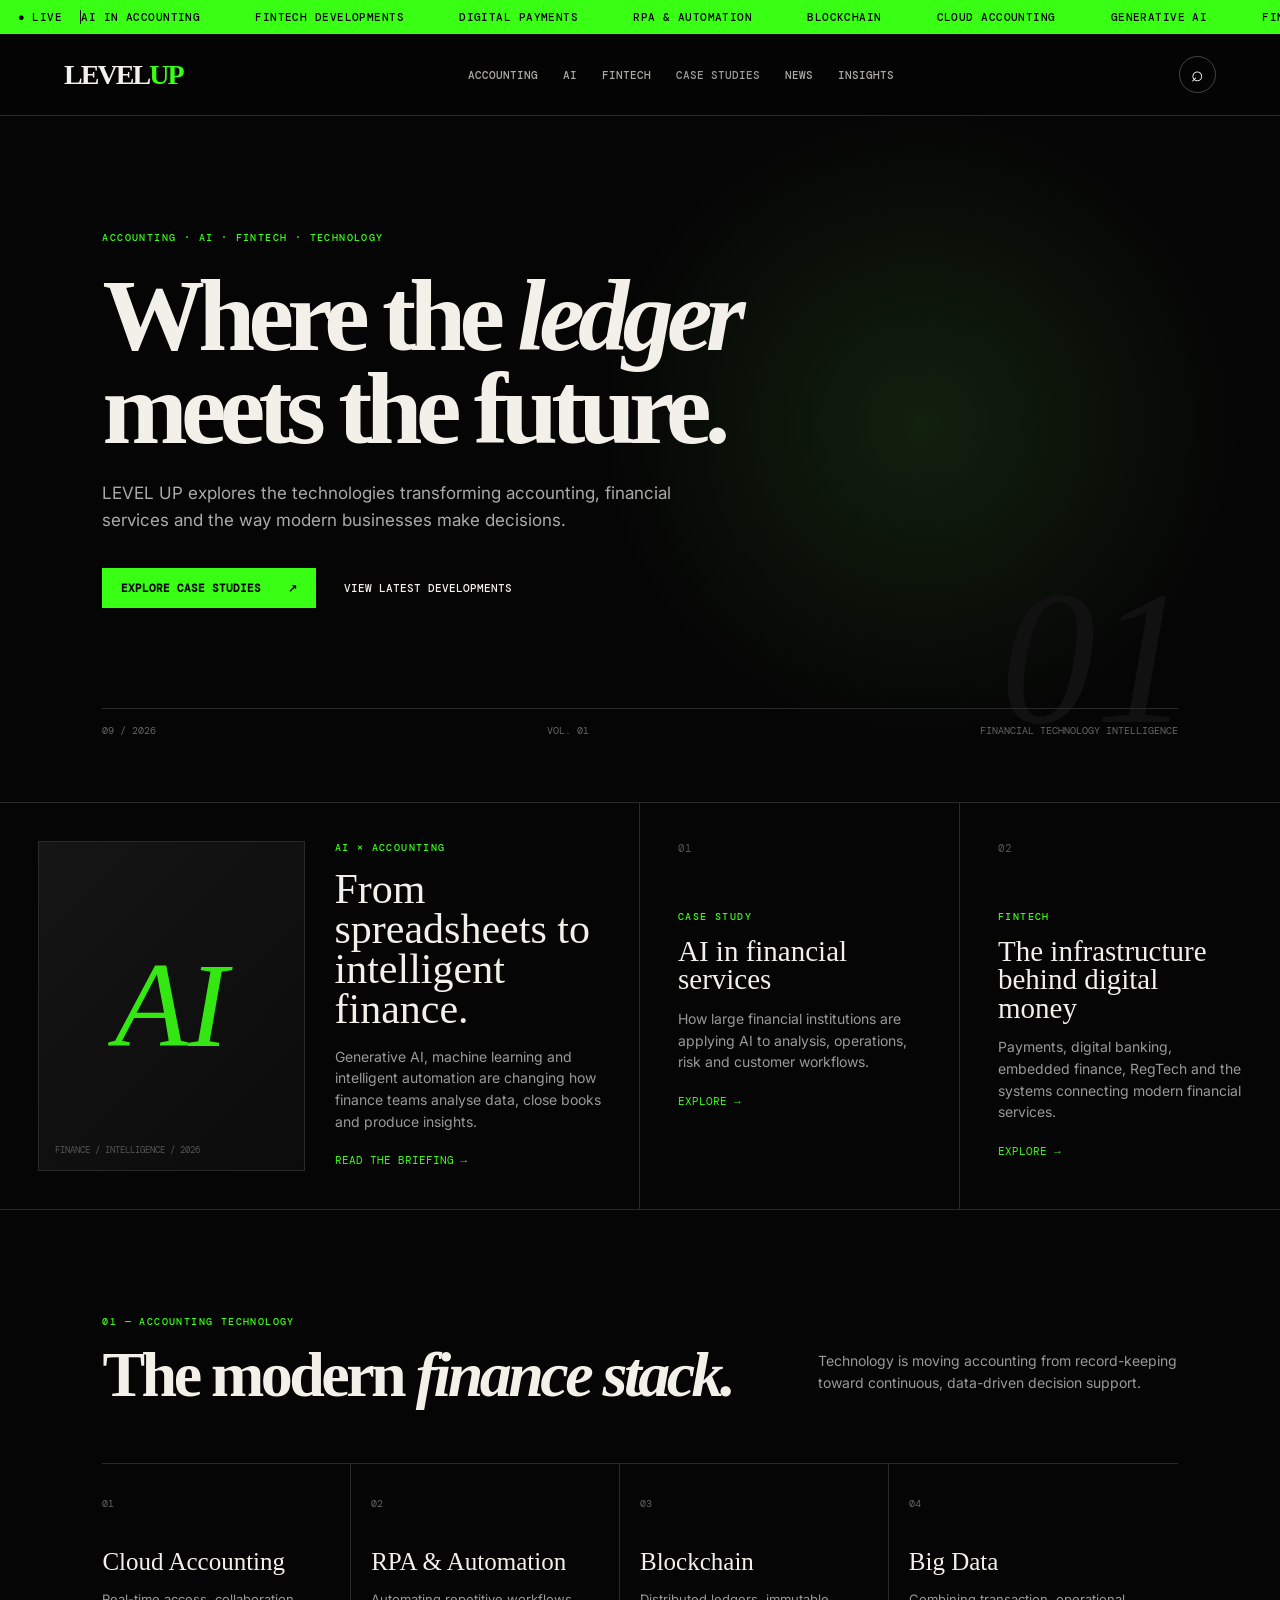
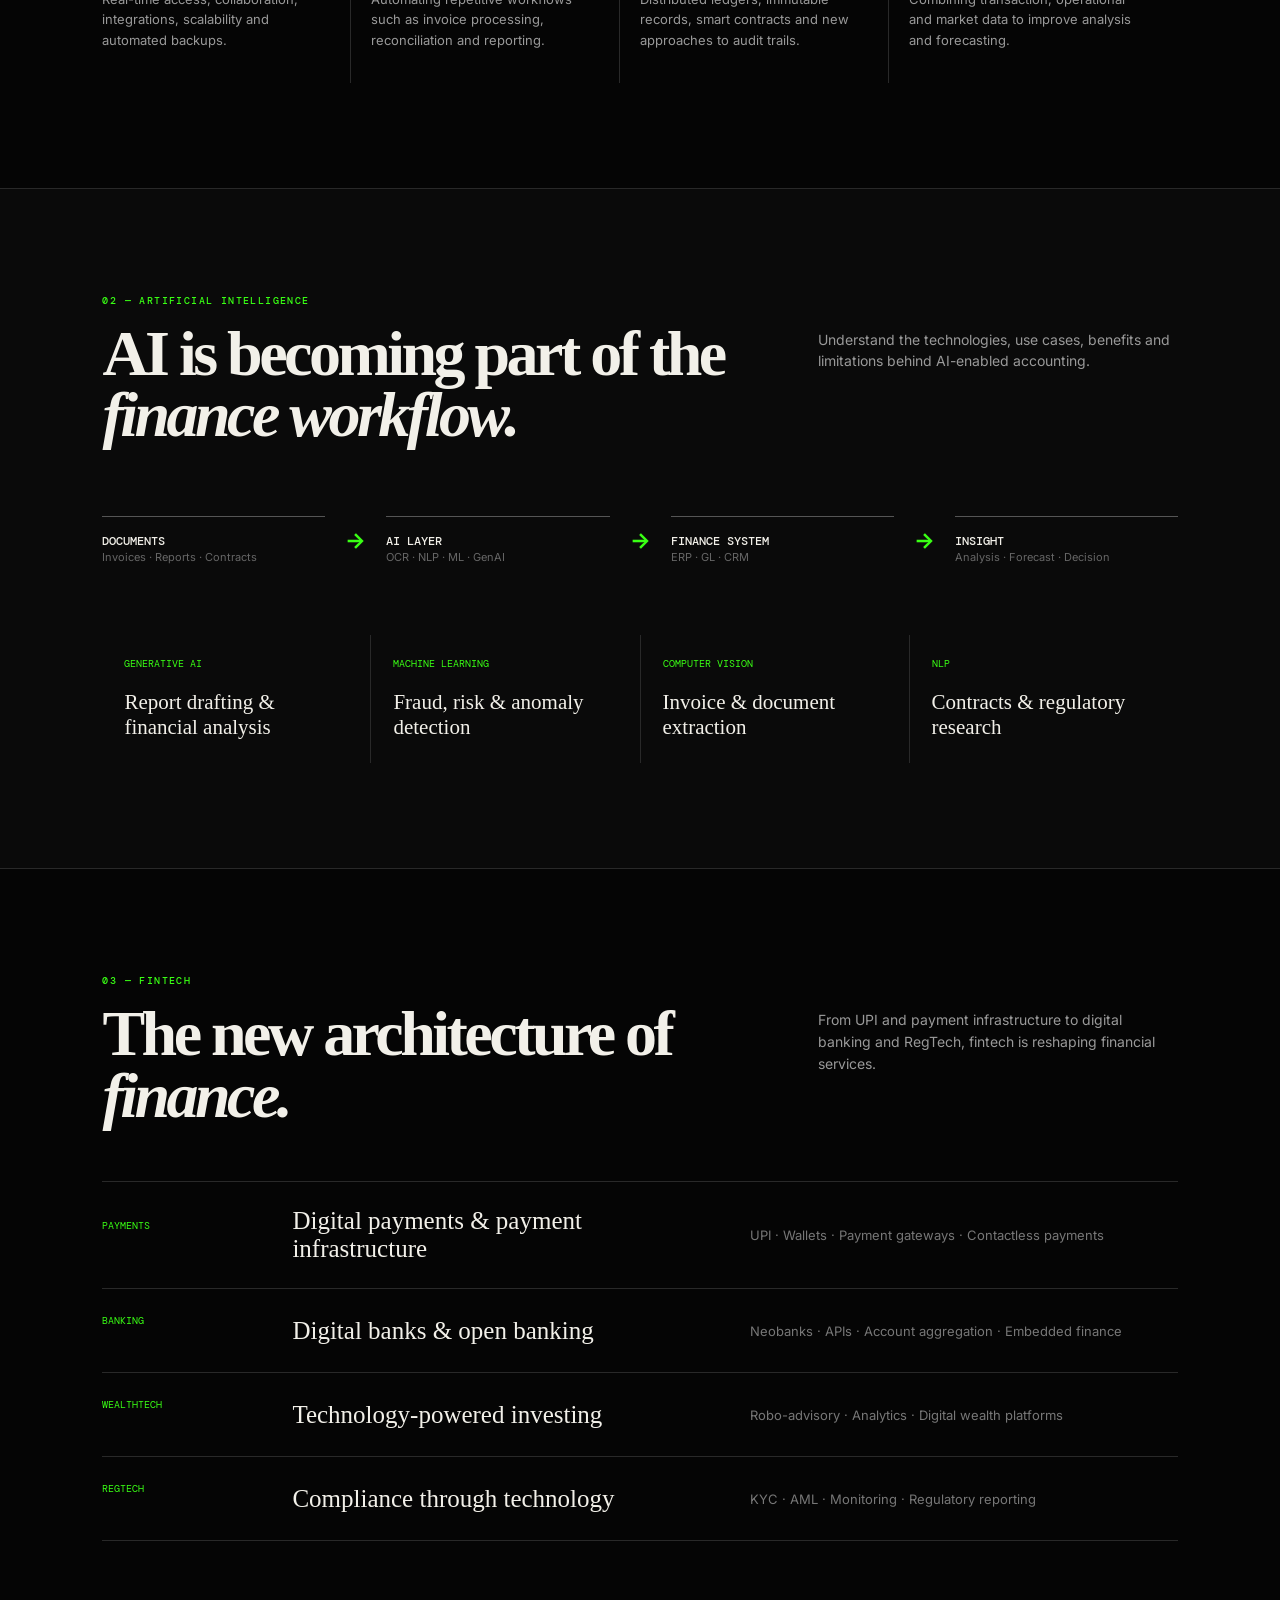
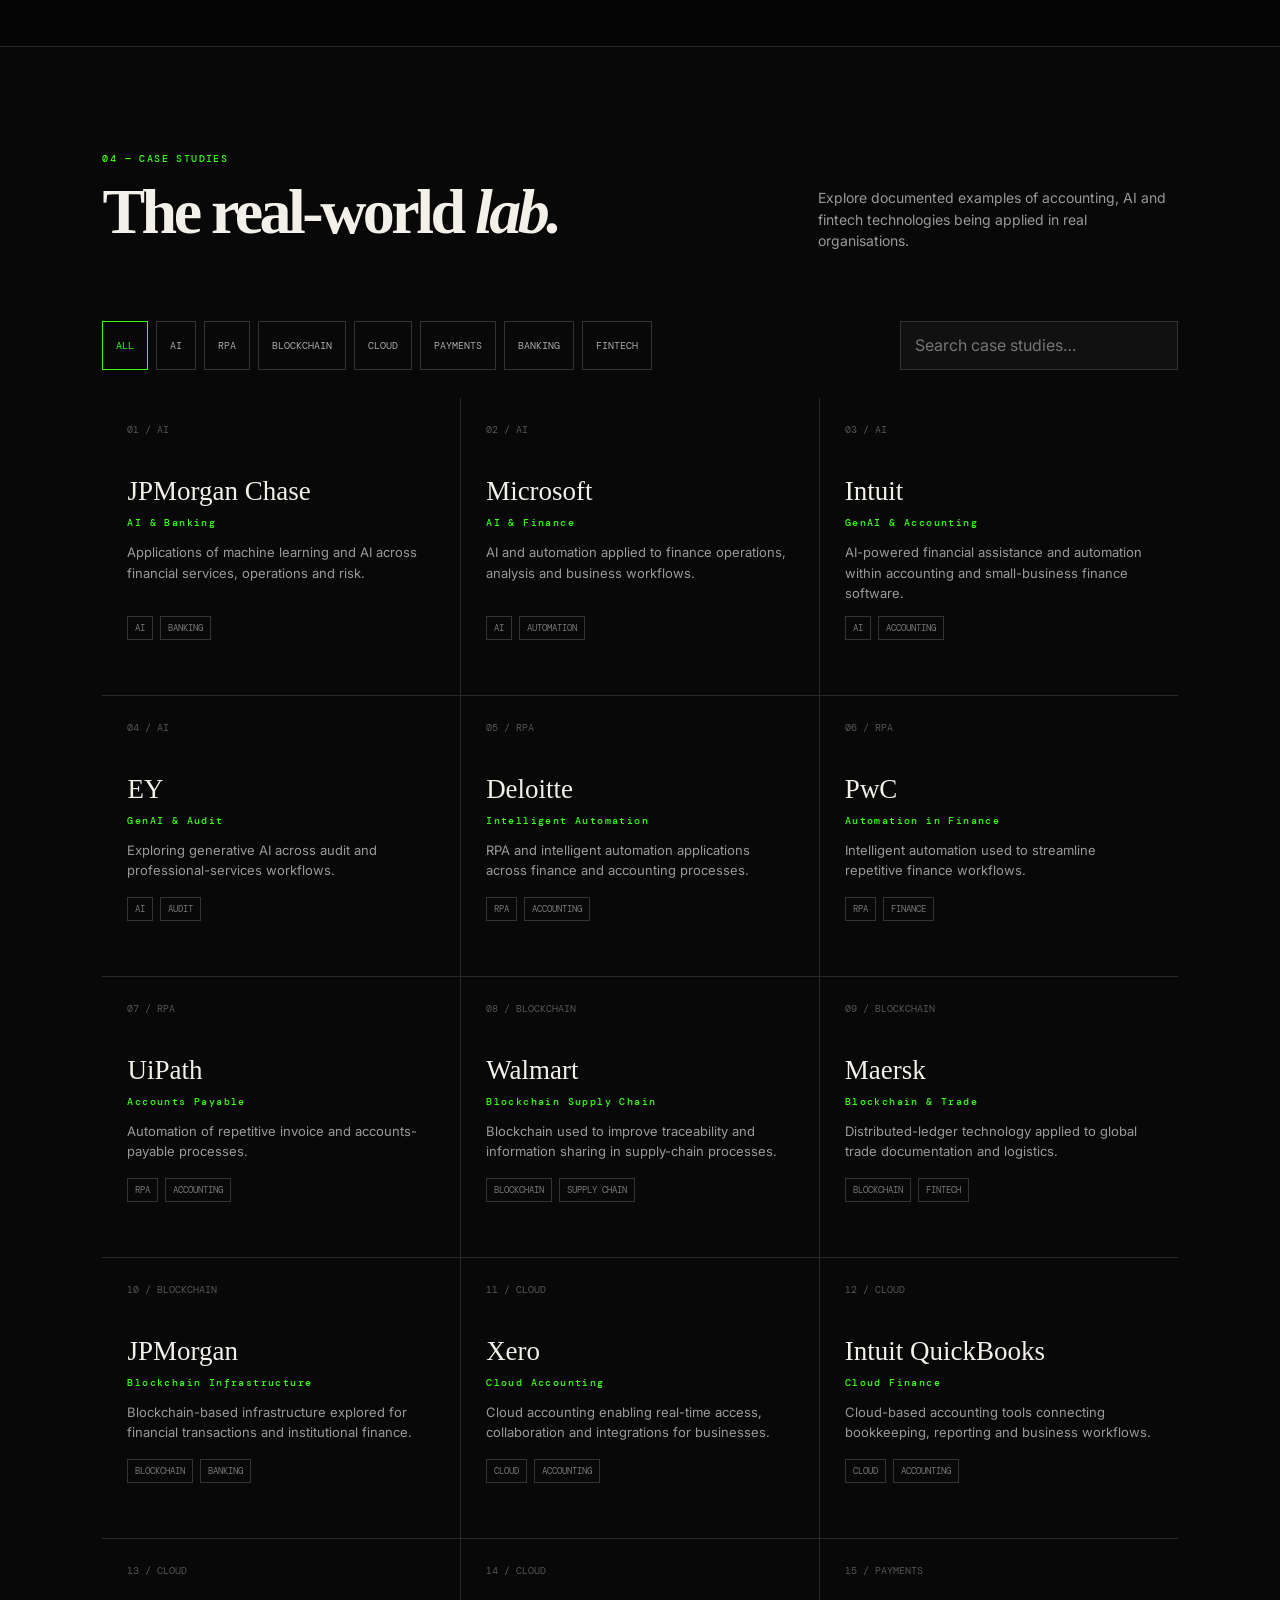
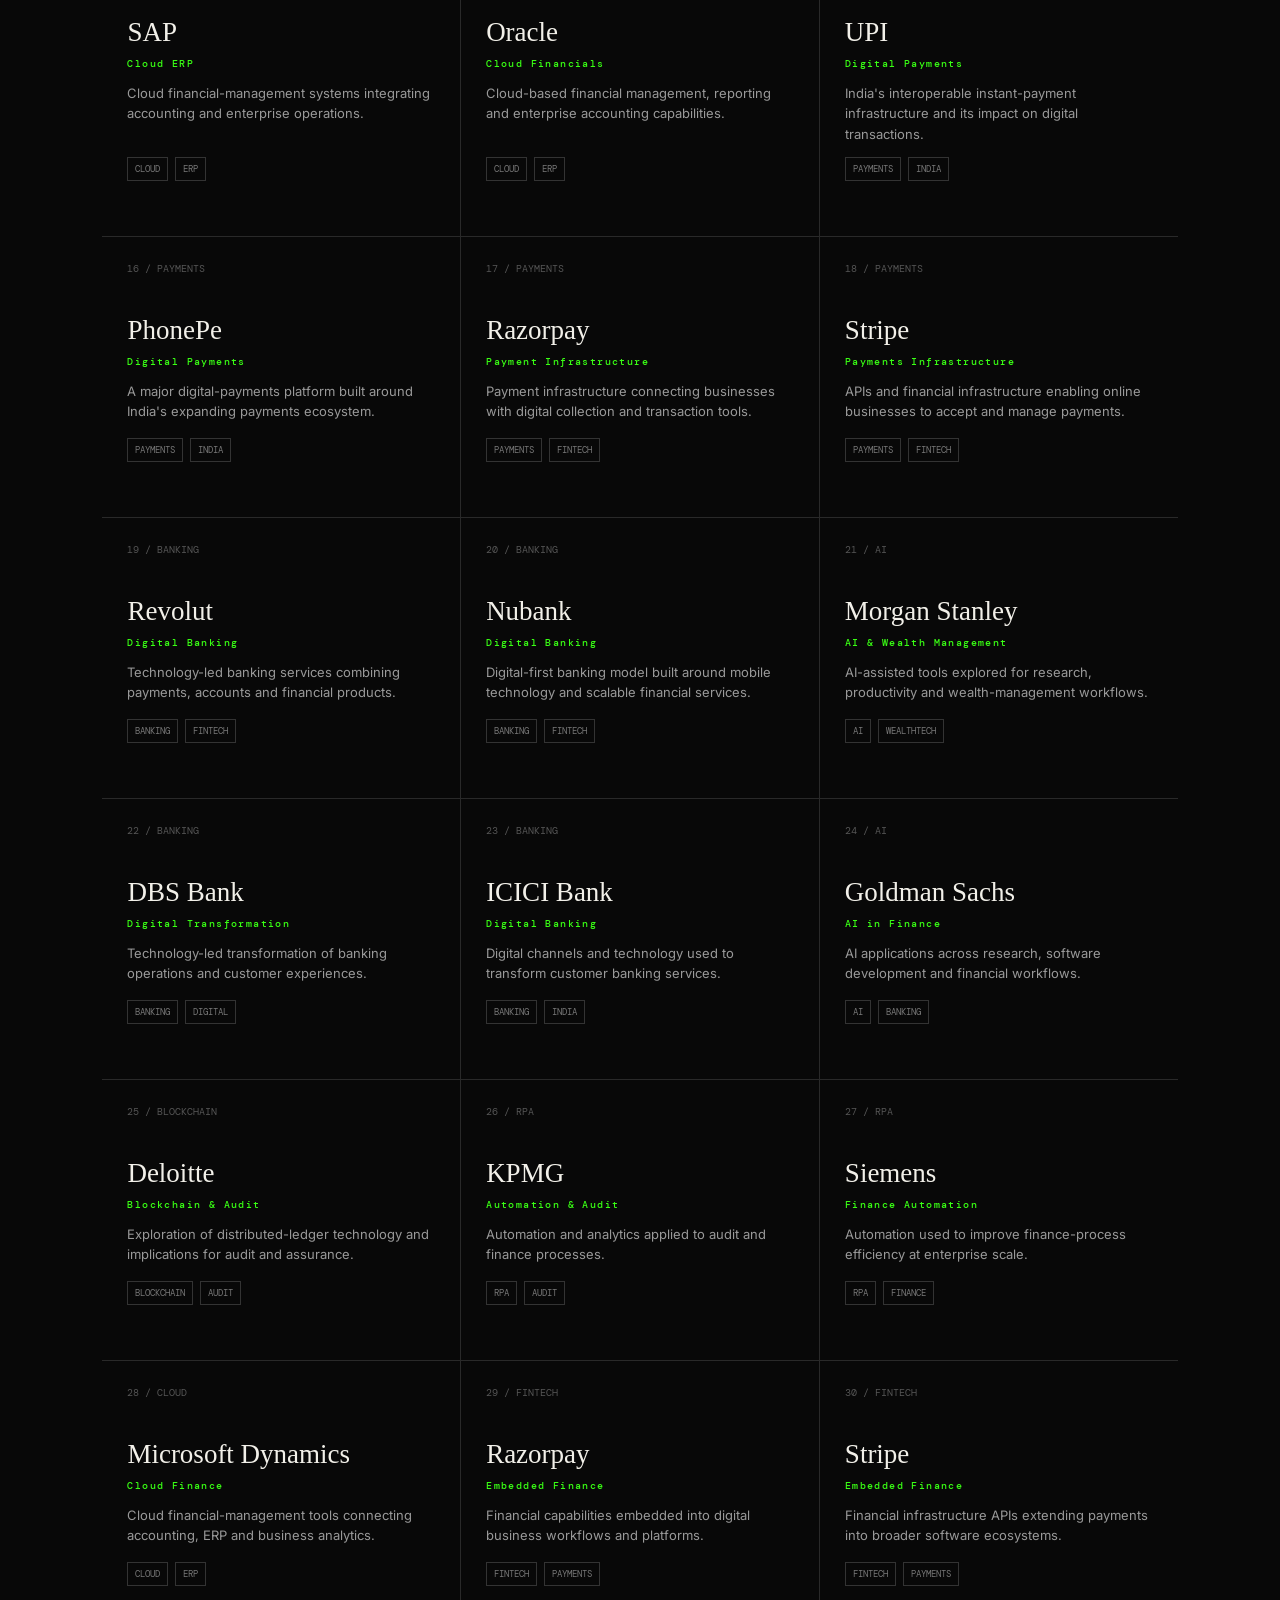
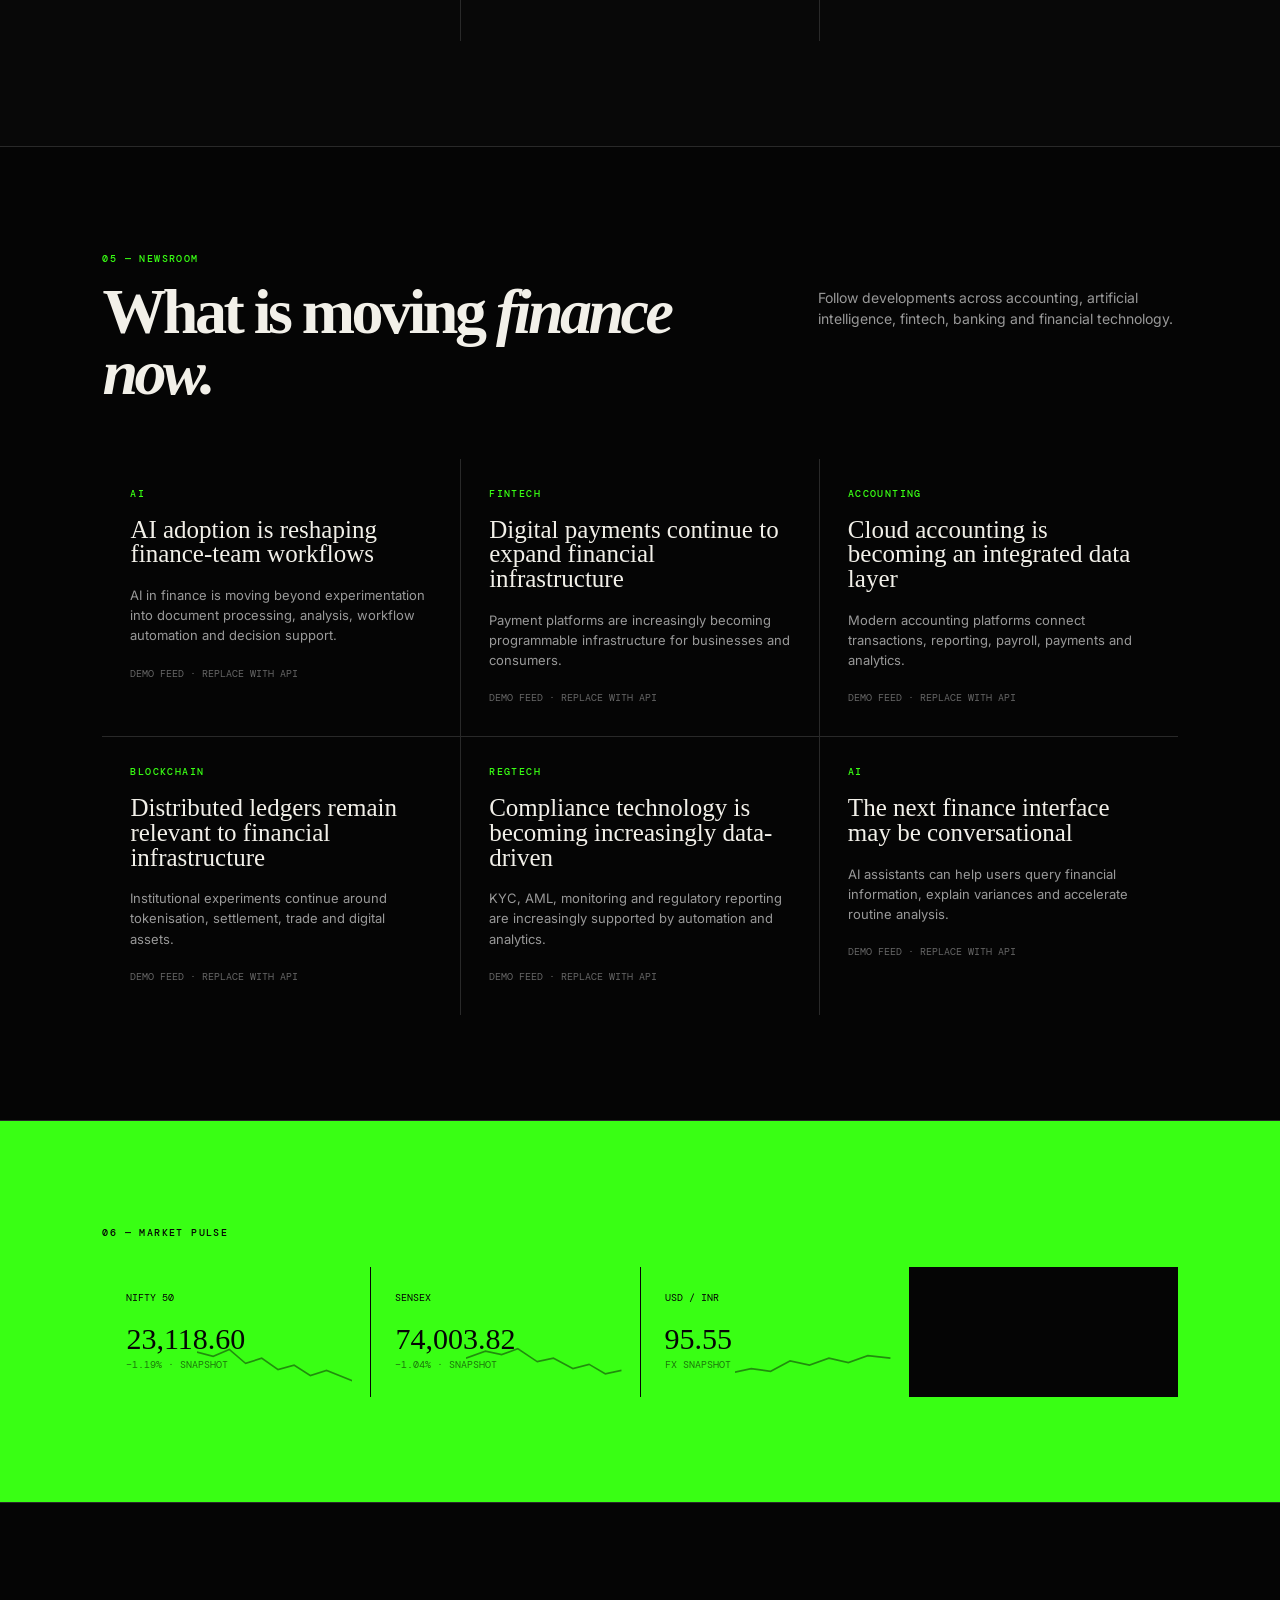
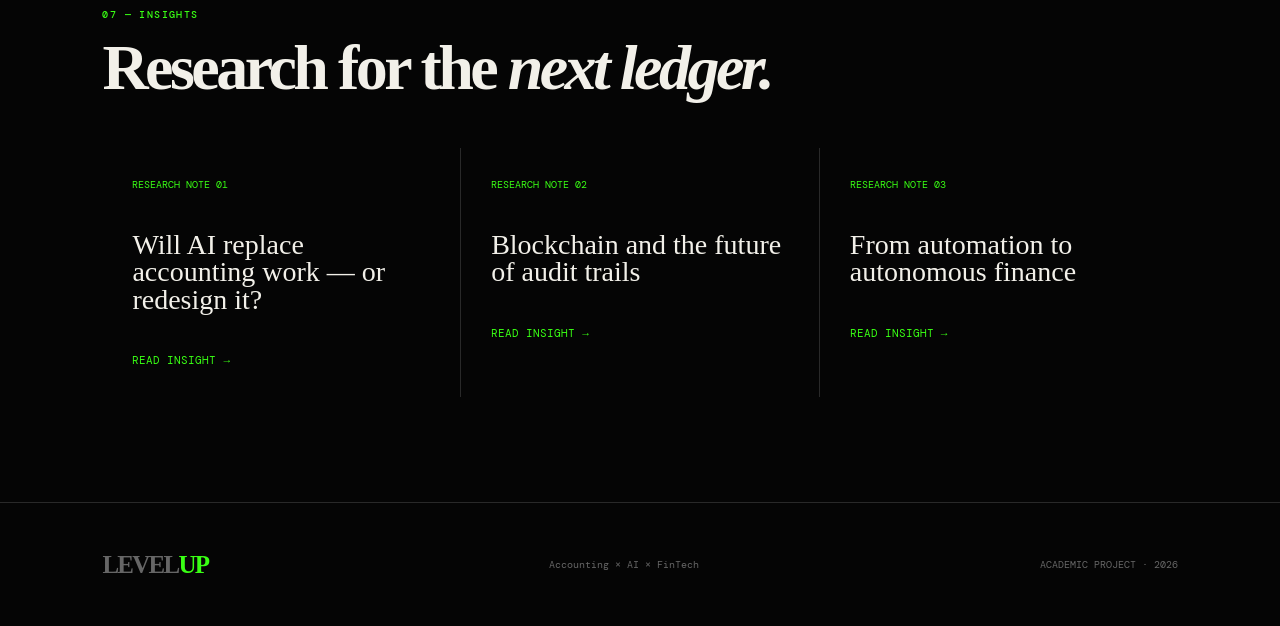
==== index.html @ 1e5271de "Clean homepage setup and demo copy" ====
<!DOCTYPE html>
<html lang="en">
<head>
  <meta charset="UTF-8">
  <meta name="viewport" content="width=device-width, initial-scale=1.0">
  <title>LEVEL UP — Accounting × AI × FinTech</title>
  <meta name="description" content="LEVEL UP — an accounting, AI and fintech intelligence platform.">
  <link rel="preconnect" href="https://fonts.googleapis.com">
  <link rel="preconnect" href="https://fonts.gstatic.com" crossorigin>
  <link href="https://fonts.googleapis.com/css2?family=DM+Mono:wght@400;500&family=Inter:wght@400;500;600&family=Playfair+Display:ital,wght@0,600;0,700;1,600;1,700&display=swap" rel="stylesheet">
  <link rel="stylesheet" href="style.css">
</head>
<body>
  <div class="ticker">
    <span class="ticker-label">● LIVE</span>
    <div class="ticker-track" id="tickerTrack"></div>
  </div>

  <header class="site-header">
    <a class="brand" href="#home">LEVEL<span>UP</span></a>
    <nav>
      <a href="#accounting">Accounting</a>
      <a href="#ai">AI</a>
      <a href="#fintech">FinTech</a>
      <a href="case-studies.html">Case Studies</a>
      <a href="#news">News</a>
      <a href="#insights">Insights</a>
    </nav>
    <button class="search-btn" id="openSearch" aria-label="Search">⌕</button>
  </header>

  <main>
    <section class="hero" id="home">
      <div class="eyebrow">ACCOUNTING · AI · FINTECH · TECHNOLOGY</div>
      <h1>Where the <em>ledger</em><br>meets the future.</h1>
      <p>LEVEL UP explores the technologies transforming accounting, financial services and the way modern businesses make decisions.</p>
      <div class="hero-actions">
        <a class="button" href="#cases">Explore case studies <span>↗</span></a>
        <a class="text-link" href="#news">View latest developments</a>
      </div>
      <div class="hero-meta">
        <span>09 / 2026</span>
        <span>VOL. 01</span>
        <span>FINANCIAL TECHNOLOGY INTELLIGENCE</span>
      </div>
    </section>

    <section class="feature-grid">
      <article class="feature feature-main">
        <div class="feature-image ai-art"><span>AI</span></div>
        <div class="feature-copy">
          <div class="tag">AI × ACCOUNTING</div>
          <h2>From spreadsheets to intelligent finance.</h2>
          <p>Generative AI, machine learning and intelligent automation are changing how finance teams analyse data, close books and produce insights.</p>
          <a href="#ai">Read the briefing →</a>
        </div>
      </article>
      <article class="feature">
        <div class="feature-number">01</div>
        <div class="tag">CASE STUDY</div>
        <h3>AI in financial services</h3>
        <p>How large financial institutions are applying AI to analysis, operations, risk and customer workflows.</p>
        <a href="#cases">Explore →</a>
      </article>
      <article class="feature">
        <div class="feature-number">02</div>
        <div class="tag">FINTECH</div>
        <h3>The infrastructure behind digital money</h3>
        <p>Payments, digital banking, embedded finance, RegTech and the systems connecting modern financial services.</p>
        <a href="#fintech">Explore →</a>
      </article>
    </section>

    <section class="section" id="accounting">
      <div class="section-head">
        <div>
          <div class="eyebrow">01 — ACCOUNTING TECHNOLOGY</div>
          <h2>The modern <em>finance stack.</em></h2>
        </div>
        <p>Technology is moving accounting from record-keeping toward continuous, data-driven decision support.</p>
      </div>
      <div class="topic-grid">
        <article><span>01</span><h3>Cloud Accounting</h3><p>Real-time access, collaboration, integrations, scalability and automated backups.</p></article>
        <article><span>02</span><h3>RPA & Automation</h3><p>Automating repetitive workflows such as invoice processing, reconciliation and reporting.</p></article>
        <article><span>03</span><h3>Blockchain</h3><p>Distributed ledgers, immutable records, smart contracts and new approaches to audit trails.</p></article>
        <article><span>04</span><h3>Big Data</h3><p>Combining transaction, operational and market data to improve analysis and forecasting.</p></article>
      </div>
    </section>

    <section class="dark-section" id="ai">
      <div class="section-head">
        <div>
          <div class="eyebrow">02 — ARTIFICIAL INTELLIGENCE</div>
          <h2>AI is becoming part of the <em>finance workflow.</em></h2>
        </div>
        <p>Understand the technologies, use cases, benefits and limitations behind AI-enabled accounting.</p>
      </div>
      <div class="ai-flow">
        <div>DOCUMENTS<br><small>Invoices · Reports · Contracts</small></div><b>→</b>
        <div>AI LAYER<br><small>OCR · NLP · ML · GenAI</small></div><b>→</b>
        <div>FINANCE SYSTEM<br><small>ERP · GL · CRM</small></div><b>→</b>
        <div>INSIGHT<br><small>Analysis · Forecast · Decision</small></div>
      </div>
      <div class="ai-topics">
        <div><span>GENERATIVE AI</span><strong>Report drafting & financial analysis</strong></div>
        <div><span>MACHINE LEARNING</span><strong>Fraud, risk & anomaly detection</strong></div>
        <div><span>COMPUTER VISION</span><strong>Invoice & document extraction</strong></div>
        <div><span>NLP</span><strong>Contracts & regulatory research</strong></div>
      </div>
    </section>

    <section class="section" id="fintech">
      <div class="section-head">
        <div>
          <div class="eyebrow">03 — FINTECH</div>
          <h2>The new architecture of <em>finance.</em></h2>
        </div>
        <p>From UPI and payment infrastructure to digital banking and RegTech, fintech is reshaping financial services.</p>
      </div>
      <div class="fintech-list">
        <div><span>PAYMENTS</span><h3>Digital payments & payment infrastructure</h3><p>UPI · Wallets · Payment gateways · Contactless payments</p></div>
        <div><span>BANKING</span><h3>Digital banks & open banking</h3><p>Neobanks · APIs · Account aggregation · Embedded finance</p></div>
        <div><span>WEALTHTECH</span><h3>Technology-powered investing</h3><p>Robo-advisory · Analytics · Digital wealth platforms</p></div>
        <div><span>REGTECH</span><h3>Compliance through technology</h3><p>KYC · AML · Monitoring · Regulatory reporting</p></div>
      </div>
    </section>

    <section class="case-section" id="cases">
      <div class="section-head">
        <div>
          <div class="eyebrow">04 — CASE STUDIES</div>
          <h2>The real-world <em>lab.</em></h2>
        </div>
        <p>Explore documented examples of accounting, AI and fintech technologies being applied in real organisations.</p>
      </div>
      <div class="case-controls">
        <div class="filters" id="filters"></div>
        <input id="caseSearch" type="search" placeholder="Search case studies…">
      </div>
      <div class="case-grid" id="caseGrid"></div>
    </section>

    <section class="news-section" id="news">
      <div class="section-head">
        <div>
          <div class="eyebrow">05 — NEWSROOM</div>
          <h2>What is moving <em>finance now.</em></h2>
        </div>
        <p>Follow developments across accounting, artificial intelligence, fintech, banking and financial technology.</p>
      </div>
      <div class="news-grid" id="newsGrid"></div>
    </section>

    <section class="market-section" id="markets">
      <div class="eyebrow">06 — MARKET PULSE</div>
      <div class="market-grid">
        <div><span>NIFTY 50</span><strong>23,118.60</strong><small>−1.19% · SNAPSHOT</small><svg class="sparkline" viewBox="0 0 240 55" preserveAspectRatio="none"><polyline points="0,15 25,20 50,12 75,28 100,22 125,35 150,30 175,42 200,36 240,48"/></svg></div>
        <div><span>SENSEX</span><strong>74,003.82</strong><small>−1.04% · SNAPSHOT</small><svg class="sparkline" viewBox="0 0 240 55" preserveAspectRatio="none"><polyline points="0,22 30,14 55,18 80,11 110,26 135,22 165,34 190,29 215,40 240,36"/></svg></div>
        <div><span>USD / INR</span><strong>95.55</strong><small>FX SNAPSHOT</small><svg class="sparkline" viewBox="0 0 240 55" preserveAspectRatio="none"><polyline points="0,38 25,34 55,37 85,25 115,30 145,22 175,27 205,19 240,22"/></svg></div>
      </div>
    </section>

    <section class="section insights" id="insights">
      <div class="eyebrow">07 — INSIGHTS</div>
      <h2>Research for the <em>next ledger.</em></h2>
      <div class="insight-grid">
        <article><span>RESEARCH NOTE 01</span><h3>Will AI replace accounting work — or redesign it?</h3><a href="#ai">Read insight →</a></article>
        <article><span>RESEARCH NOTE 02</span><h3>Blockchain and the future of audit trails</h3><a href="#accounting">Read insight →</a></article>
        <article><span>RESEARCH NOTE 03</span><h3>From automation to autonomous finance</h3><a href="#cases">Read insight →</a></article>
      </div>
    </section>
  </main>

  <footer>
    <div class="brand">LEVEL<span>UP</span></div>
    <p>Accounting × AI × FinTech</p>
    <span>ACADEMIC PROJECT · 2026</span>
  </footer>

  <dialog id="searchDialog">
    <button class="close" id="closeSearch">×</button>
    <div class="eyebrow">SEARCH LEVEL UP</div>
    <input id="globalSearch" type="search" placeholder="AI, blockchain, fintech, accounting…">
    <div id="searchResults"></div>
  </dialog>

  <script src="script.js"></script>
</body>
</html>
---- style.css ----
*{box-sizing:border-box}html{scroll-behavior:smooth}body{margin:0;background:#050505;color:#f2f0e9;font-family:Inter,Arial,sans-serif;line-height:1.55}a{color:inherit;text-decoration:none}button,input{font:inherit}.ticker{height:34px;background:#39ff14;color:#050505;display:flex;align-items:center;overflow:hidden;font:500 11px "DM Mono",monospace;letter-spacing:.04em}.ticker-label{padding:0 18px;white-space:nowrap;border-right:1px solid #050505}.ticker-track{white-space:nowrap;animation:scroll 35s linear infinite}.ticker-track span{margin-right:55px}@keyframes scroll{from{transform:translateX(0)}to{transform:translateX(-50%)}}.site-header{height:82px;padding:0 5vw;border-bottom:1px solid #292929;display:flex;align-items:center;gap:38px;position:sticky;top:0;background:rgba(5,5,5,.94);backdrop-filter:blur(12px);z-index:20}.brand{font:700 25px Georgia,serif;letter-spacing:-.07em}.brand span{color:#39ff14}.site-header nav{display:flex;gap:25px;flex:1;justify-content:center;font:500 11px "DM Mono",monospace;text-transform:uppercase}.site-header nav a{opacity:.7}.site-header nav a:hover{opacity:1;color:#39ff14}.search-btn{border:1px solid #444;background:none;color:#fff;width:37px;height:37px;border-radius:50%;cursor:pointer;font-size:21px}.hero{min-height:650px;padding:115px 8vw 65px;border-bottom:1px solid #292929;background:radial-gradient(circle at 72% 45%,#12200e 0,#050505 32%)}.eyebrow,.tag{font:500 10px "DM Mono",monospace;letter-spacing:.14em;color:#39ff14}.hero h1{font:700 clamp(58px,8vw,125px)/.91 Georgia,serif;letter-spacing:-.065em;margin:25px 0;max-width:1050px}.hero h1 em,h2 em{font-style:italic;font-weight:600}.hero p{max-width:620px;color:#aaa;font-size:17px}.hero-actions{display:flex;align-items:center;gap:28px;margin-top:35px}.button{background:#39ff14;color:#050505;padding:13px 19px;font:600 11px "DM Mono",monospace;text-transform:uppercase}.button span{margin-left:20px}.text-link{font:500 11px "DM Mono",monospace;text-transform:uppercase}.hero-meta{margin-top:100px;border-top:1px solid #292929;padding-top:15px;display:flex;justify-content:space-between;color:#666;font:10px "DM Mono",monospace}.feature-grid{display:grid;grid-template-columns:2fr 1fr 1fr;border-bottom:1px solid #292929}.feature{padding:38px;border-right:1px solid #292929;min-height:340px}.feature:last-child{border-right:0}.feature-main{display:grid;grid-template-columns:1fr 1fr;gap:30px}.feature-image{min-height:265px;background:linear-gradient(135deg,#151515,#0b0b0b);border:1px solid #292929;display:grid;place-items:center}.ai-art span{font:italic 120px Georgia,serif;color:#39ff14;opacity:.9}.feature h2{font:42px/.95 Georgia,serif;margin:16px 0}.feature h3{font:29px/.98 Georgia,serif;margin:14px 0}.feature p,.section-head>p{color:#999;font-size:14px}.feature a,.insight-grid a{font:11px "DM Mono",monospace;text-transform:uppercase;color:#39ff14}.feature-number{font:11px "DM Mono",monospace;color:#555;margin-bottom:55px}.section,.case-section,.news-section,.market-section,.insights{padding:105px 8vw;border-bottom:1px solid #292929}.section-head{display:flex;justify-content:space-between;gap:50px;margin-bottom:55px}.section-head h2,.insights h2{font:600 clamp(42px,5vw,74px)/.96 Georgia,serif;letter-spacing:-.055em;margin:16px 0 0}.section-head>p{max-width:360px;margin-top:35px}.topic-grid{display:grid;grid-template-columns:repeat(4,1fr);border-top:1px solid #292929}.topic-grid article{padding:25px 20px 20px 0;border-right:1px solid #292929;margin-right:20px}.topic-grid article:last-child{border:0}.topic-grid span{font:10px "DM Mono",monospace;color:#666}.topic-grid h3{font:25px Georgia,serif;margin:35px 0 12px}.topic-grid p{color:#999;font-size:13px}.dark-section{padding:105px 8vw;background:#0a0a0a;border-bottom:1px solid #292929}.ai-flow{display:grid;grid-template-columns:1fr auto 1fr auto 1fr auto 1fr;align-items:center;gap:20px;margin:70px 0}.ai-flow>div{border-top:1px solid #555;padding-top:16px;font:500 12px "DM Mono",monospace}.ai-flow b{color:#39ff14;font-size:22px}.ai-flow small{color:#666;font:11px Inter}.ai-topics{display:grid;grid-template-columns:repeat(4,1fr);gap:1px;background:#292929}.ai-topics div{background:#0a0a0a;padding:22px}.ai-topics span,.fintech-list span,.insight-grid span{display:block;color:#39ff14;font:10px "DM Mono",monospace;margin-bottom:20px}.ai-topics strong{font:21px Georgia,serif;font-weight:500}.fintech-list{border-top:1px solid #292929}.fintech-list>div{display:grid;grid-template-columns:160px 1fr 1fr;gap:30px;padding:25px 0;border-bottom:1px solid #292929;align-items:center}.fintech-list h3{font:25px Georgia,serif;margin:0}.fintech-list p{margin:0;color:#777;font-size:13px}.case-section{background:#080808}.case-controls{display:flex;justify-content:space-between;gap:20px;margin-bottom:28px}.filters{display:flex;gap:8px;flex-wrap:wrap}.filter{background:none;border:1px solid #333;color:#aaa;padding:8px 13px;font:10px "DM Mono",monospace;cursor:pointer;text-transform:uppercase}.filter.active,.filter:hover{border-color:#39ff14;color:#39ff14}.case-controls input,.search-dialog input{background:#111;border:1px solid #333;color:#fff;padding:11px 14px;outline:none;min-width:230px}.case-grid{display:grid;grid-template-columns:repeat(3,1fr);gap:1px;background:#292929}.case-card{background:#080808;padding:25px;min-height:280px;display:flex;flex-direction:column}.case-card .index{font:10px "DM Mono",monospace;color:#555}.case-card h3{font:27px/.98 Georgia,serif;margin:42px 0 12px}.case-card p{font-size:13px;color:#999}.case-card .chips{margin-top:auto;display:flex;gap:7px;flex-wrap:wrap}.chip{font:9px "DM Mono",monospace;border:1px solid #333;color:#777;padding:5px 7px}.news-section{background:#050505}.news-grid{display:grid;grid-template-columns:repeat(3,1fr);gap:1px;background:#292929}.news-card{background:#050505;padding:28px;min-height:235px}.news-card h3{font:25px/.99 Georgia,serif;margin:18px 0}.news-card p{color:#999;font-size:13px}.news-card small{color:#666;font:10px "DM Mono",monospace}.market-section{background:#39ff14;color:#050505}.market-section .eyebrow{color:#050505}.market-grid{display:grid;grid-template-columns:repeat(4,1fr);gap:1px;background:#050505;margin-top:28px}.market-grid div{background:#39ff14;padding:24px;min-height:130px}.market-grid span,.market-grid small{display:block;font:10px "DM Mono",monospace}.market-grid strong{display:block;font:27px Georgia,serif;margin:18px 0 2px}.market-grid small{opacity:.55}.insight-grid{display:grid;grid-template-columns:repeat(3,1fr);gap:1px;background:#292929;margin-top:50px}.insight-grid article{background:#050505;padding:30px;min-height:220px}.insight-grid h3{font:28px/.98 Georgia,serif;margin:40px 0}.insight-grid a{display:block}footer{padding:45px 8vw;display:flex;justify-content:space-between;align-items:center;color:#666;font:10px "DM Mono",monospace}dialog{background:#0b0b0b;color:#fff;border:1px solid #444;width:min(700px,90vw);padding:45px}dialog::backdrop{background:rgba(0,0,0,.8)}dialog .close{position:absolute;right:20px;top:15px;background:none;border:0;color:#fff;font-size:28px;cursor:pointer}dialog input{width:100%;margin:25px 0;background:#111;border:1px solid #444;color:#fff;padding:15px}.result{padding:15px 0;border-top:1px solid #333}.result strong{font:20px Georgia,serif}.result small{display:block;color:#777;margin-top:5px}@media(max-width:900px){.site-header nav{display:none}.hero{padding-top:80px}.feature-grid,.feature-main,.topic-grid,.ai-topics,.case-grid,.news-grid,.insight-grid,.market-grid{grid-template-columns:1fr}.feature{border-right:0;border-bottom:1px solid #292929}.topic-grid article{border-right:0;border-bottom:1px solid #292929;margin:0}.section-head{display:block}.section-head>p{margin-top:25px}.ai-flow{grid-template-columns:1fr;gap:10px}.ai-flow b{text-align:center;transform:rotate(90deg)}.fintech-list>div{grid-template-columns:1fr;gap:8px}.case-controls{display:block}.case-controls input{width:100%;margin-top:12px}.hero-meta{margin-top:60px;gap:12px;flex-wrap:wrap}footer{display:block}footer>*{margin:10px 0}}
/* V6 editorial polish */
::selection{background:#39ff14;color:#050505}.site-header .brand{font-size:28px}.site-header nav a{transition:color .2s,opacity .2s}.site-header nav a[href="case-studies.html"]{color:#ddd}.hero{position:relative;overflow:hidden}.hero:after{content:"01";position:absolute;right:7vw;bottom:35px;font:italic 190px Georgia,serif;color:#111;z-index:0;pointer-events:none}.hero>*{position:relative;z-index:1}.hero h1{max-width:1000px}.feature{transition:background .25s}.feature:hover,.case-card:hover,.news-card:hover,.insight-grid article:hover{background:#0c0c0c}.feature-image{position:relative;overflow:hidden}.feature-image:after{content:"FINANCE / INTELLIGENCE / 2026";position:absolute;bottom:14px;left:16px;font:9px "DM Mono",monospace;color:#555}.case-card{cursor:pointer;transition:background .2s}.case-card:after{content:"VIEW CASE ↗";margin-top:18px;color:#39ff14;font:9px "DM Mono",monospace;letter-spacing:.12em;opacity:0;transition:.2s}.case-card:hover:after{opacity:1}.news-card{transition:background .2s;cursor:pointer}.market-grid div{position:relative;overflow:hidden}.market-grid strong{font-size:30px}.sparkline{position:absolute;right:18px;bottom:10px;width:58%;height:48px;opacity:.45}.sparkline polyline{fill:none;stroke:#050505;stroke-width:2}.insight-grid article{transition:background .2s}.reveal{opacity:0;transform:translateY(18px);transition:opacity .65s ease,transform .65s ease}.reveal.visible{opacity:1;transform:none}
@media(max-width:900px){.hero:after{font-size:110px;right:15px}.market-grid div{min-height:155px}.sparkline{width:70%}}
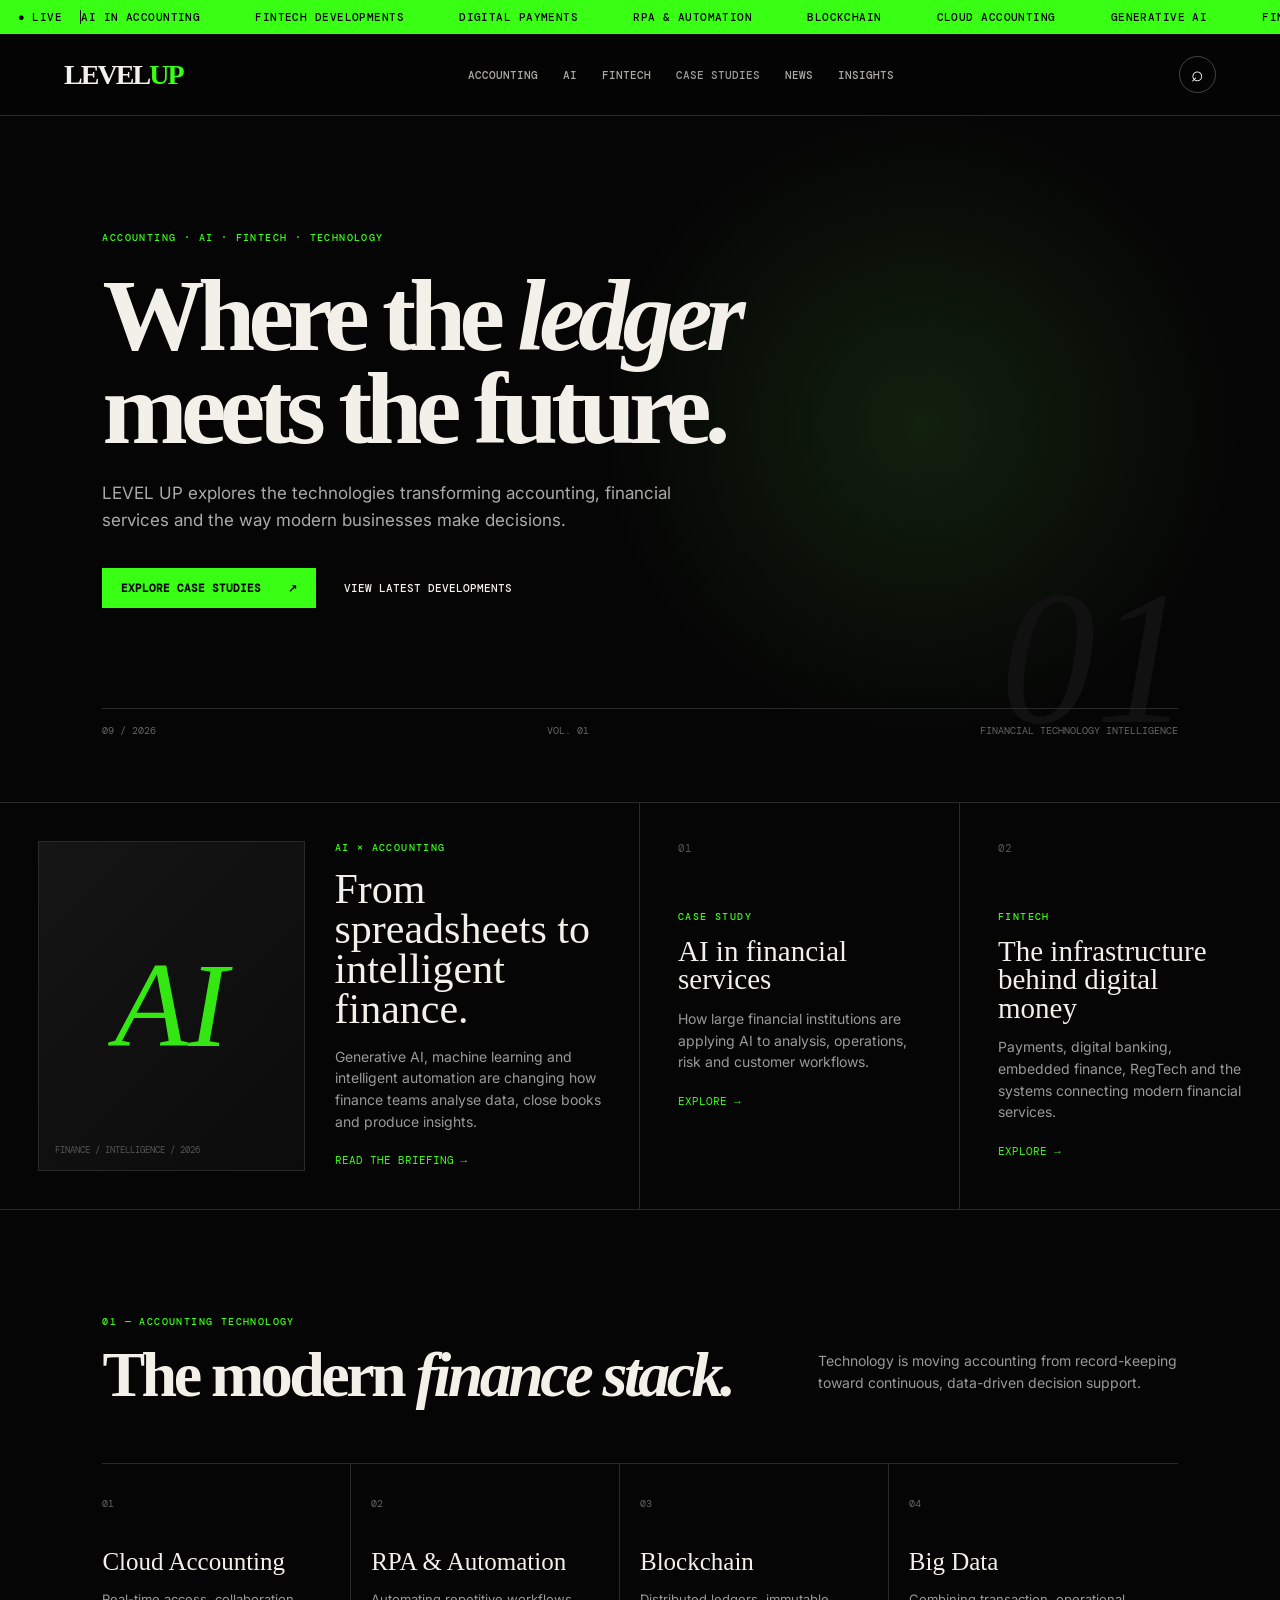
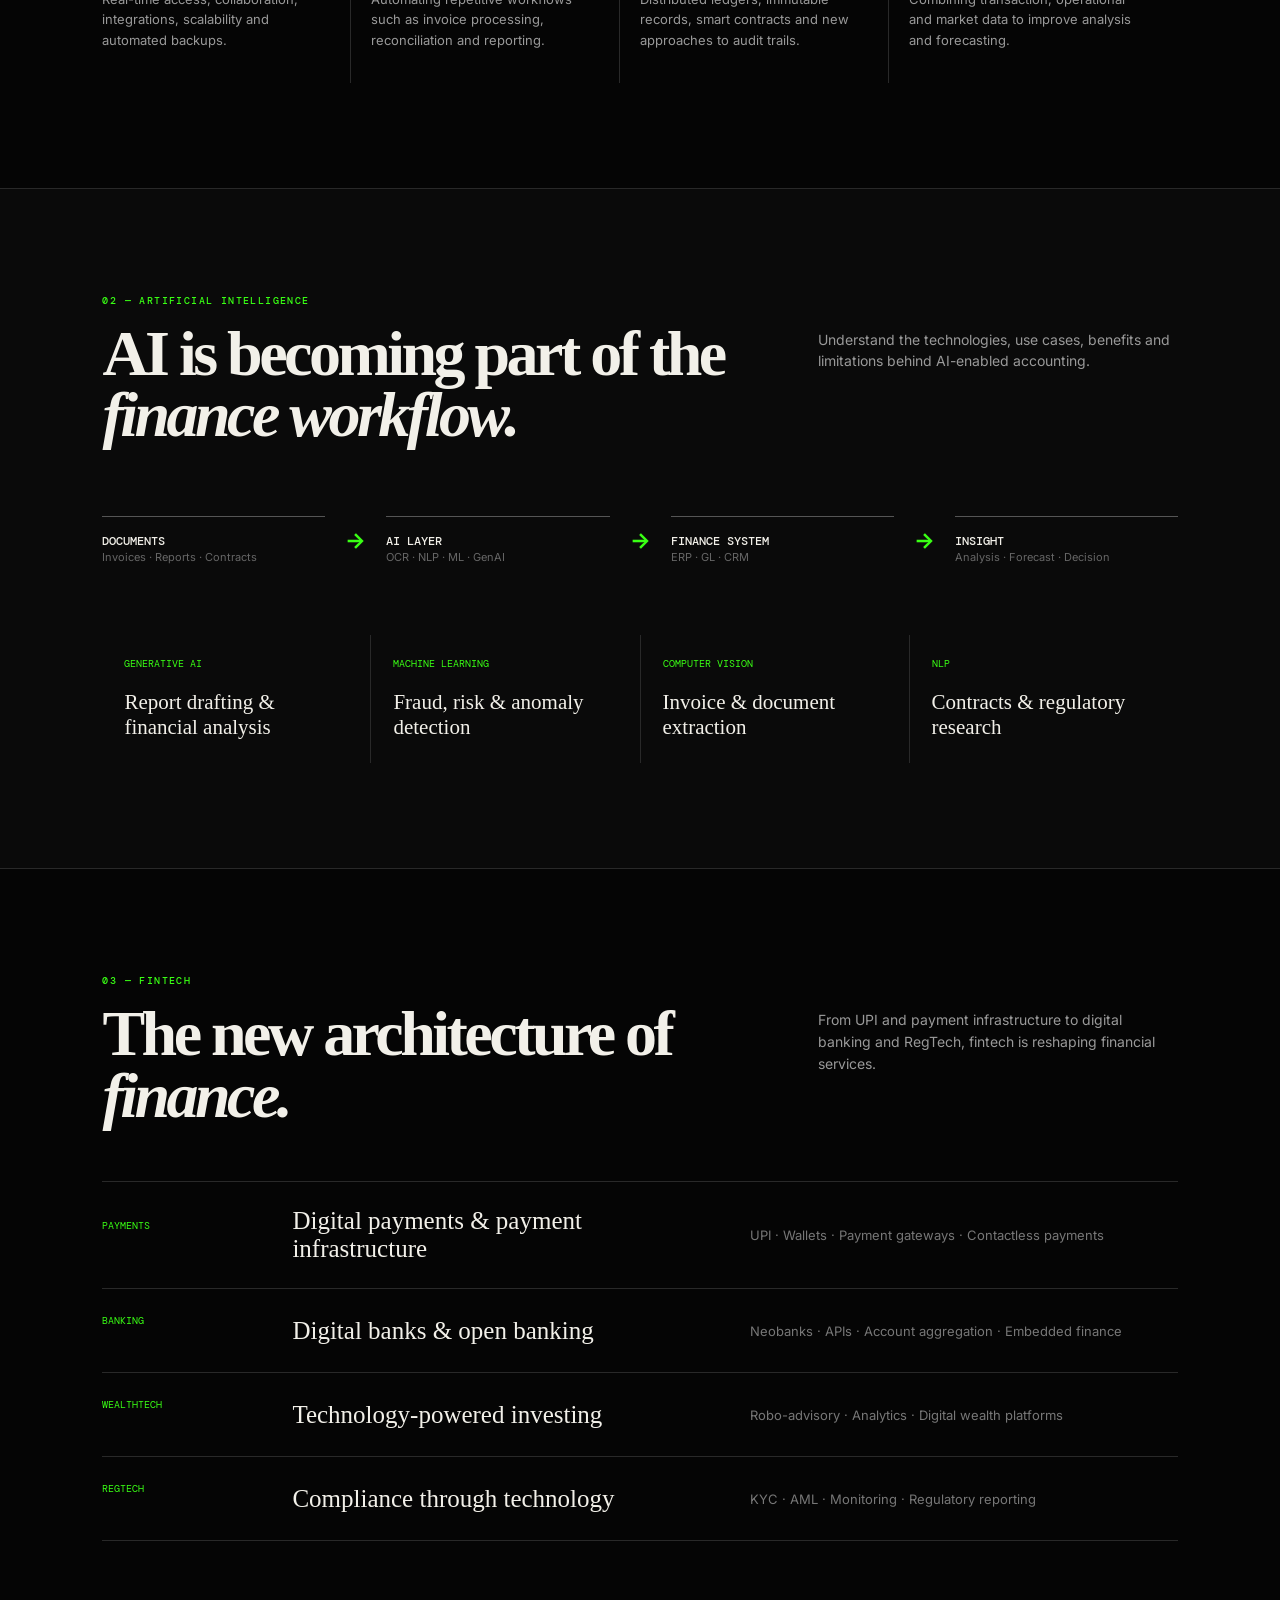
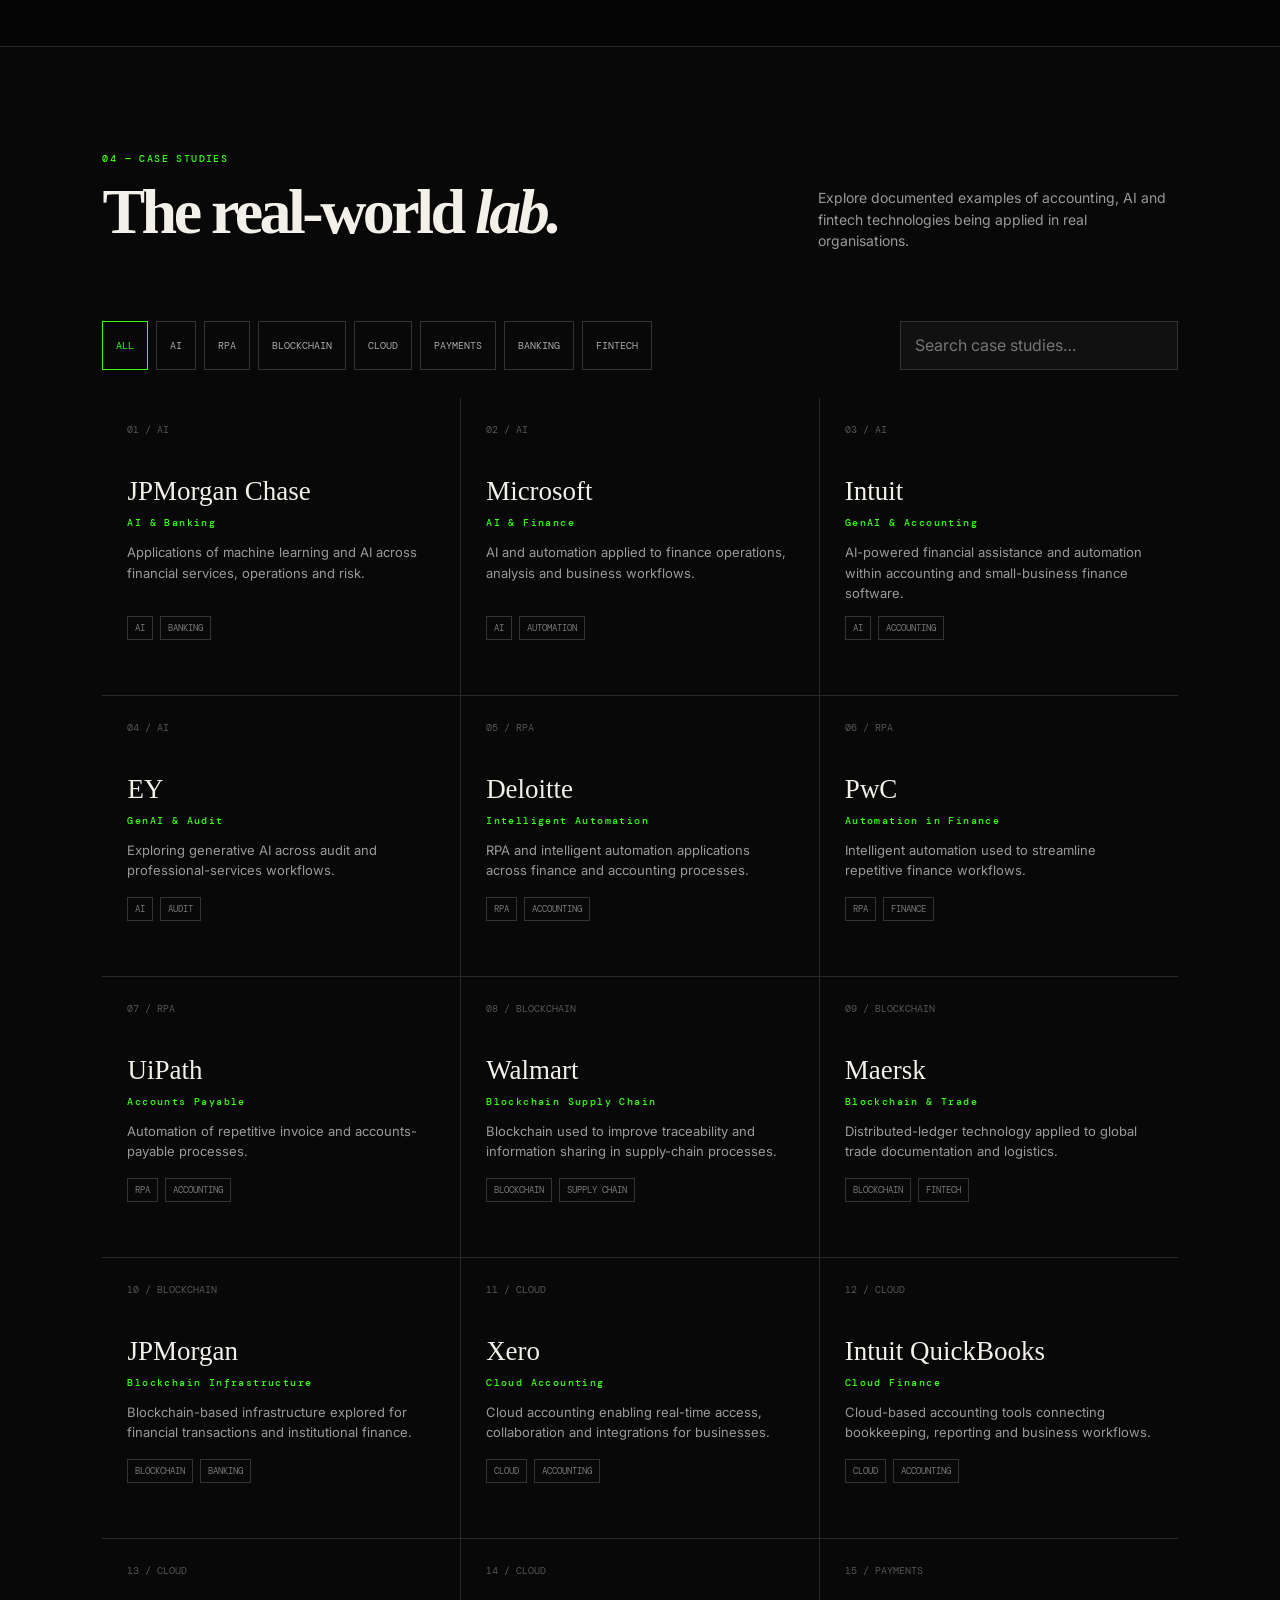
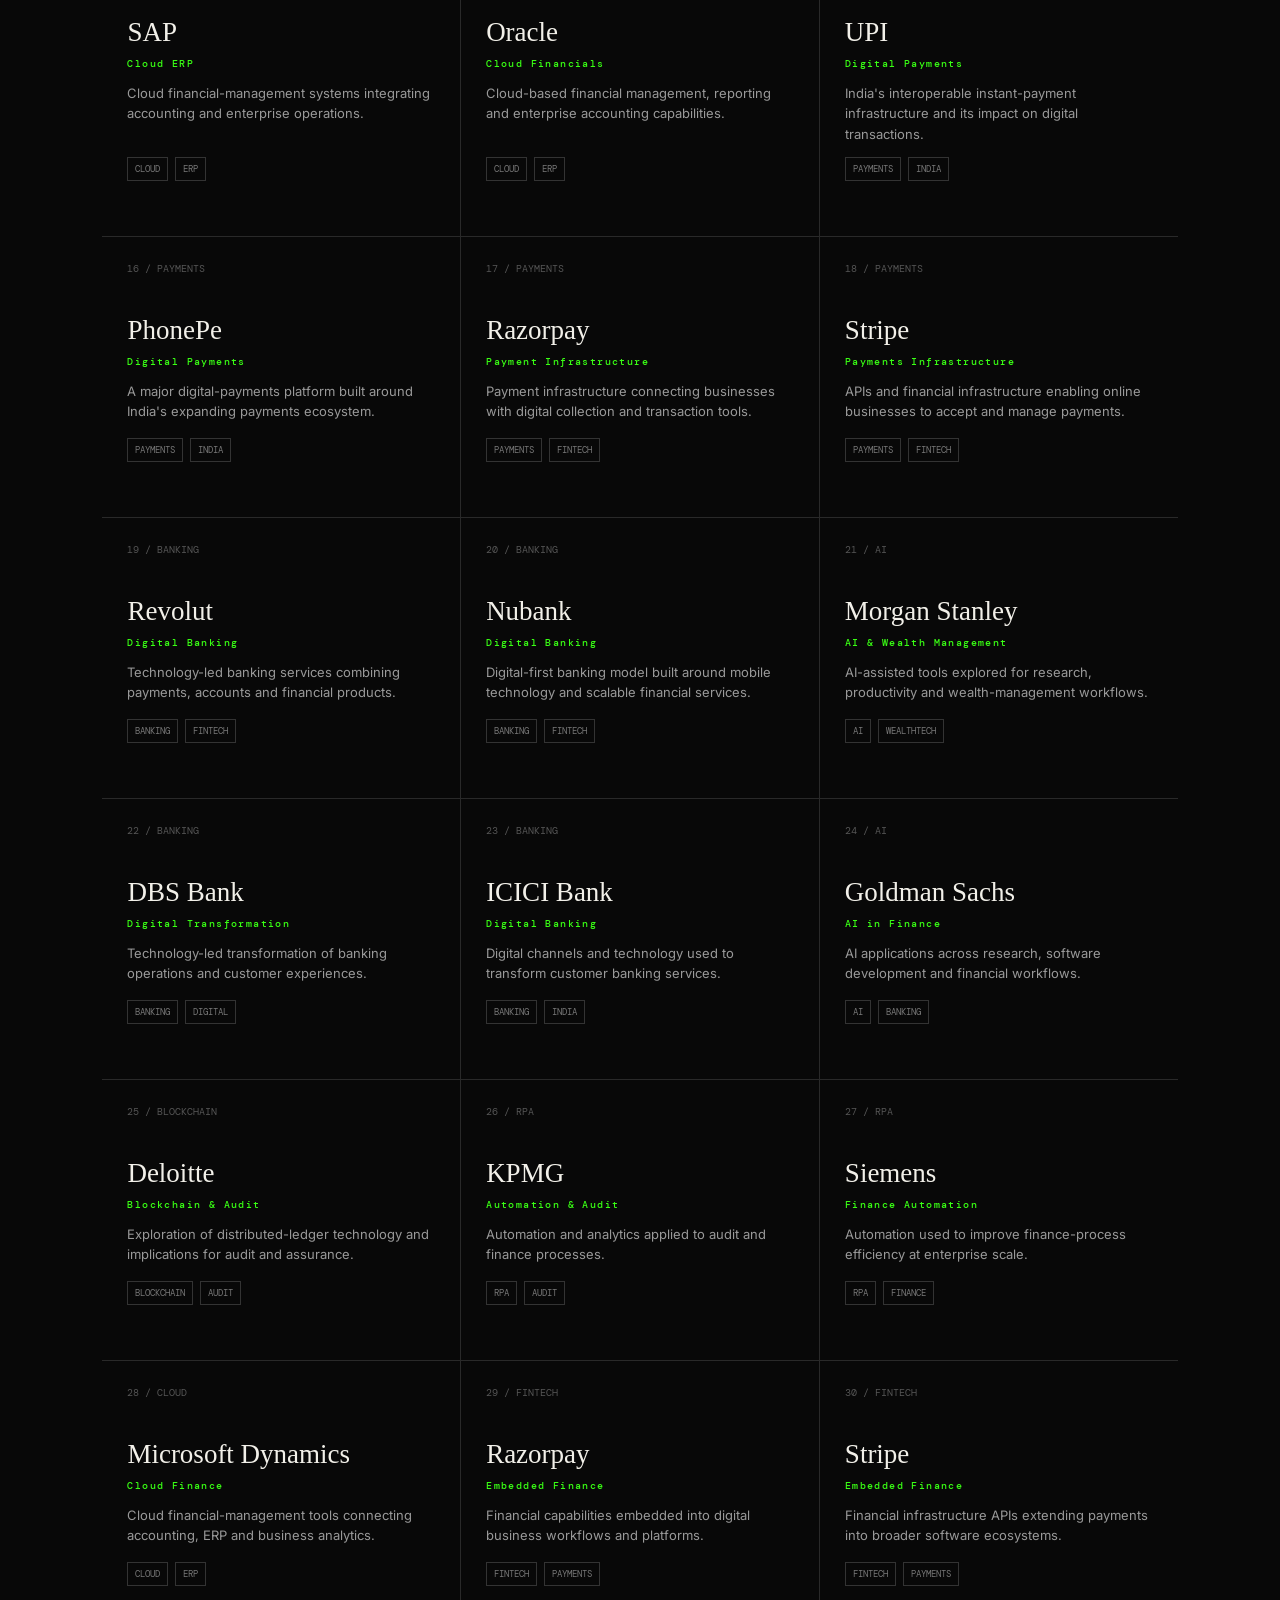
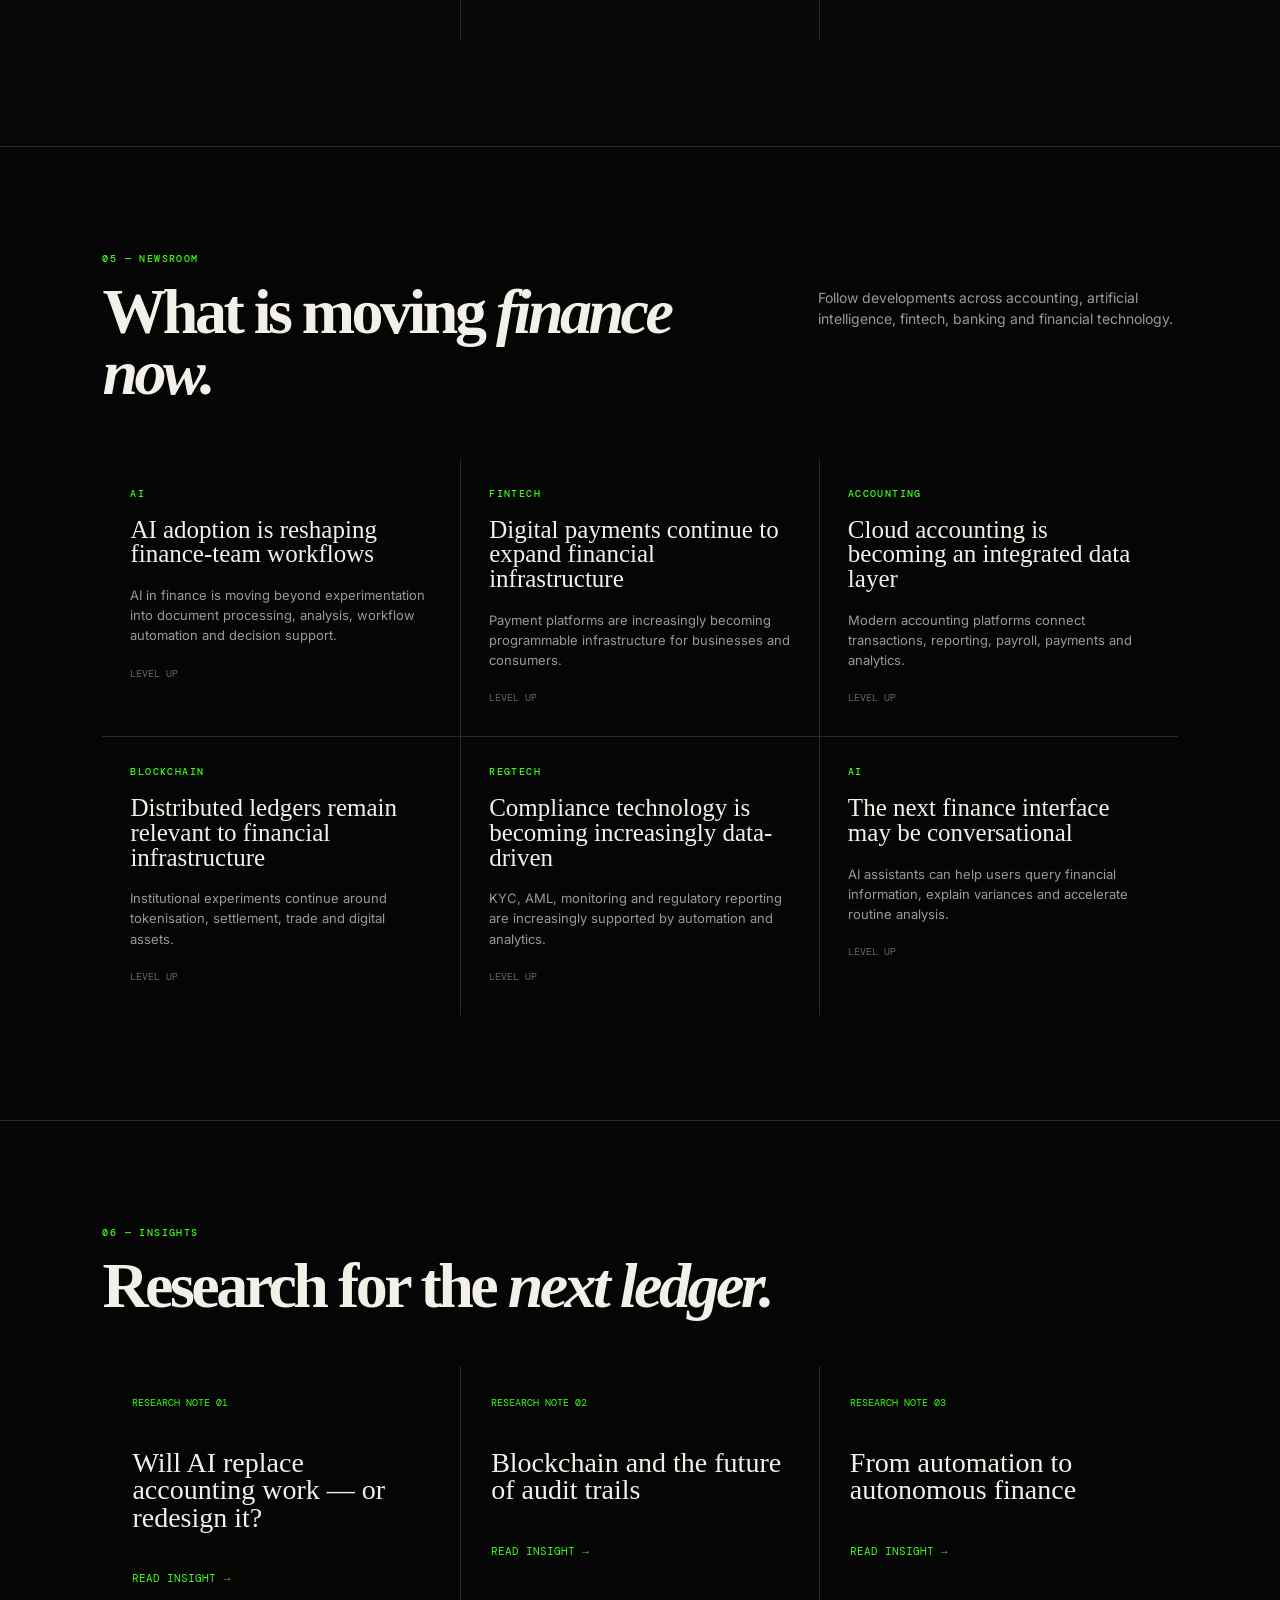
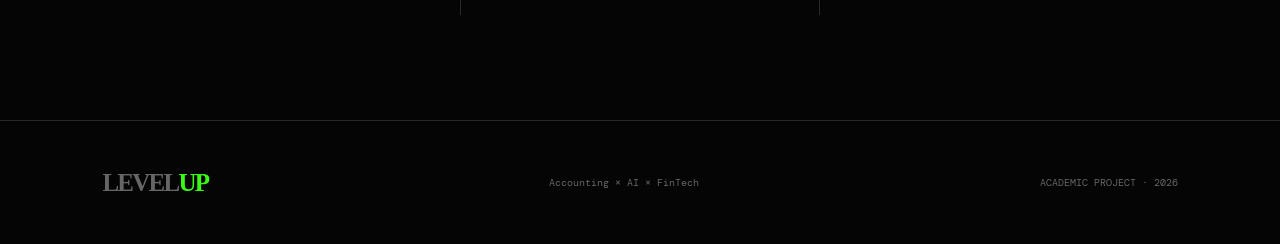
==== commit ea44b326: "Add favicon link to LEVEL UP homepage" ====
--- a/index.html
+++ b/index.html
@@ -5,6 +5,7 @@
   <meta name="viewport" content="width=device-width, initial-scale=1.0">
   <title>LEVEL UP — Accounting × AI × FinTech</title>
   <meta name="description" content="LEVEL UP — an accounting, AI and fintech intelligence platform.">
+  <link rel="icon" type="image/svg+xml" href="favicon.svg">
   <link rel="preconnect" href="https://fonts.googleapis.com">
   <link rel="preconnect" href="https://fonts.gstatic.com" crossorigin>
   <link href="https://fonts.googleapis.com/css2?family=DM+Mono:wght@400;500&family=Inter:wght@400;500;600&family=Playfair+Display:ital,wght@0,600;0,700;1,600;1,700&display=swap" rel="stylesheet">
@@ -151,17 +152,8 @@
       <div class="news-grid" id="newsGrid"></div>
     </section>
 
-    <section class="market-section" id="markets">
-      <div class="eyebrow">06 — MARKET PULSE</div>
-      <div class="market-grid">
-        <div><span>NIFTY 50</span><strong>23,118.60</strong><small>−1.19% · SNAPSHOT</small><svg class="sparkline" viewBox="0 0 240 55" preserveAspectRatio="none"><polyline points="0,15 25,20 50,12 75,28 100,22 125,35 150,30 175,42 200,36 240,48"/></svg></div>
-        <div><span>SENSEX</span><strong>74,003.82</strong><small>−1.04% · SNAPSHOT</small><svg class="sparkline" viewBox="0 0 240 55" preserveAspectRatio="none"><polyline points="0,22 30,14 55,18 80,11 110,26 135,22 165,34 190,29 215,40 240,36"/></svg></div>
-        <div><span>USD / INR</span><strong>95.55</strong><small>FX SNAPSHOT</small><svg class="sparkline" viewBox="0 0 240 55" preserveAspectRatio="none"><polyline points="0,38 25,34 55,37 85,25 115,30 145,22 175,27 205,19 240,22"/></svg></div>
-      </div>
-    </section>
-
     <section class="section insights" id="insights">
-      <div class="eyebrow">07 — INSIGHTS</div>
+      <div class="eyebrow">06 — INSIGHTS</div>
       <h2>Research for the <em>next ledger.</em></h2>
       <div class="insight-grid">
         <article><span>RESEARCH NOTE 01</span><h3>Will AI replace accounting work — or redesign it?</h3><a href="#ai">Read insight →</a></article>
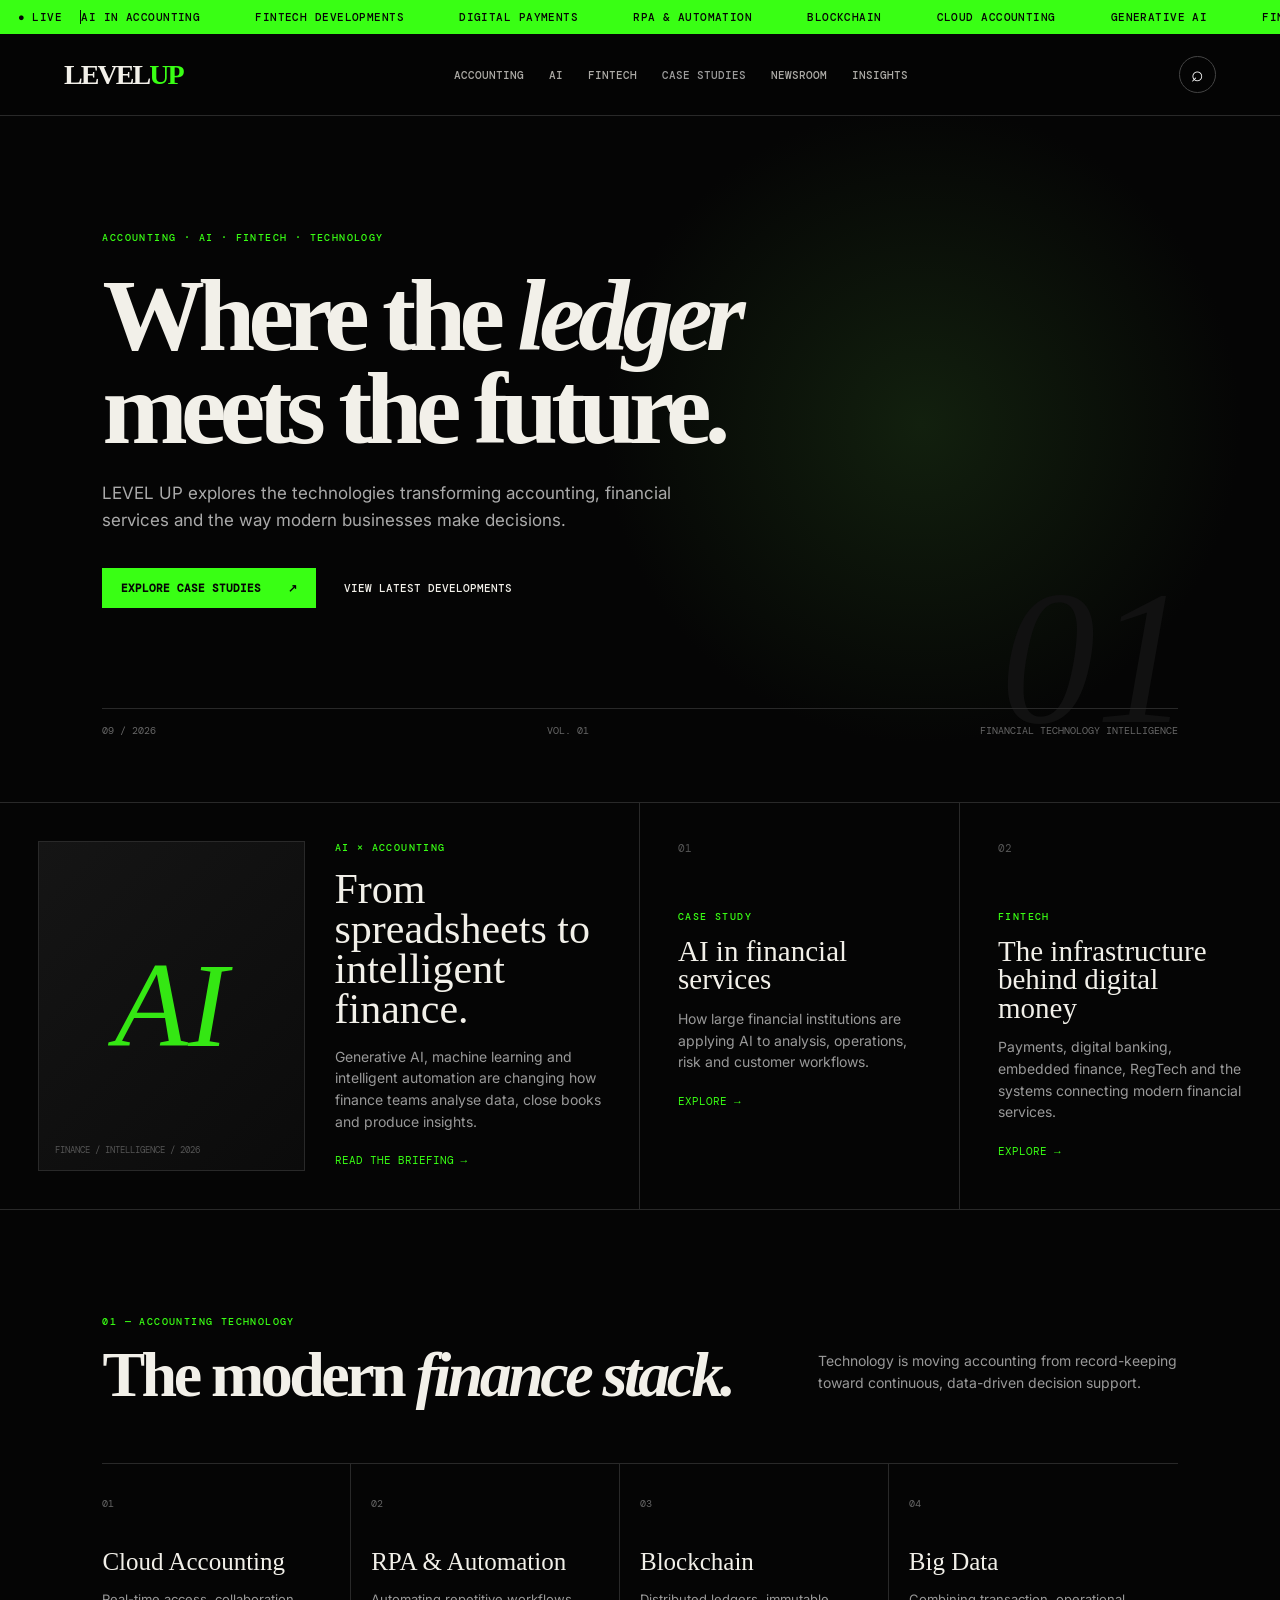
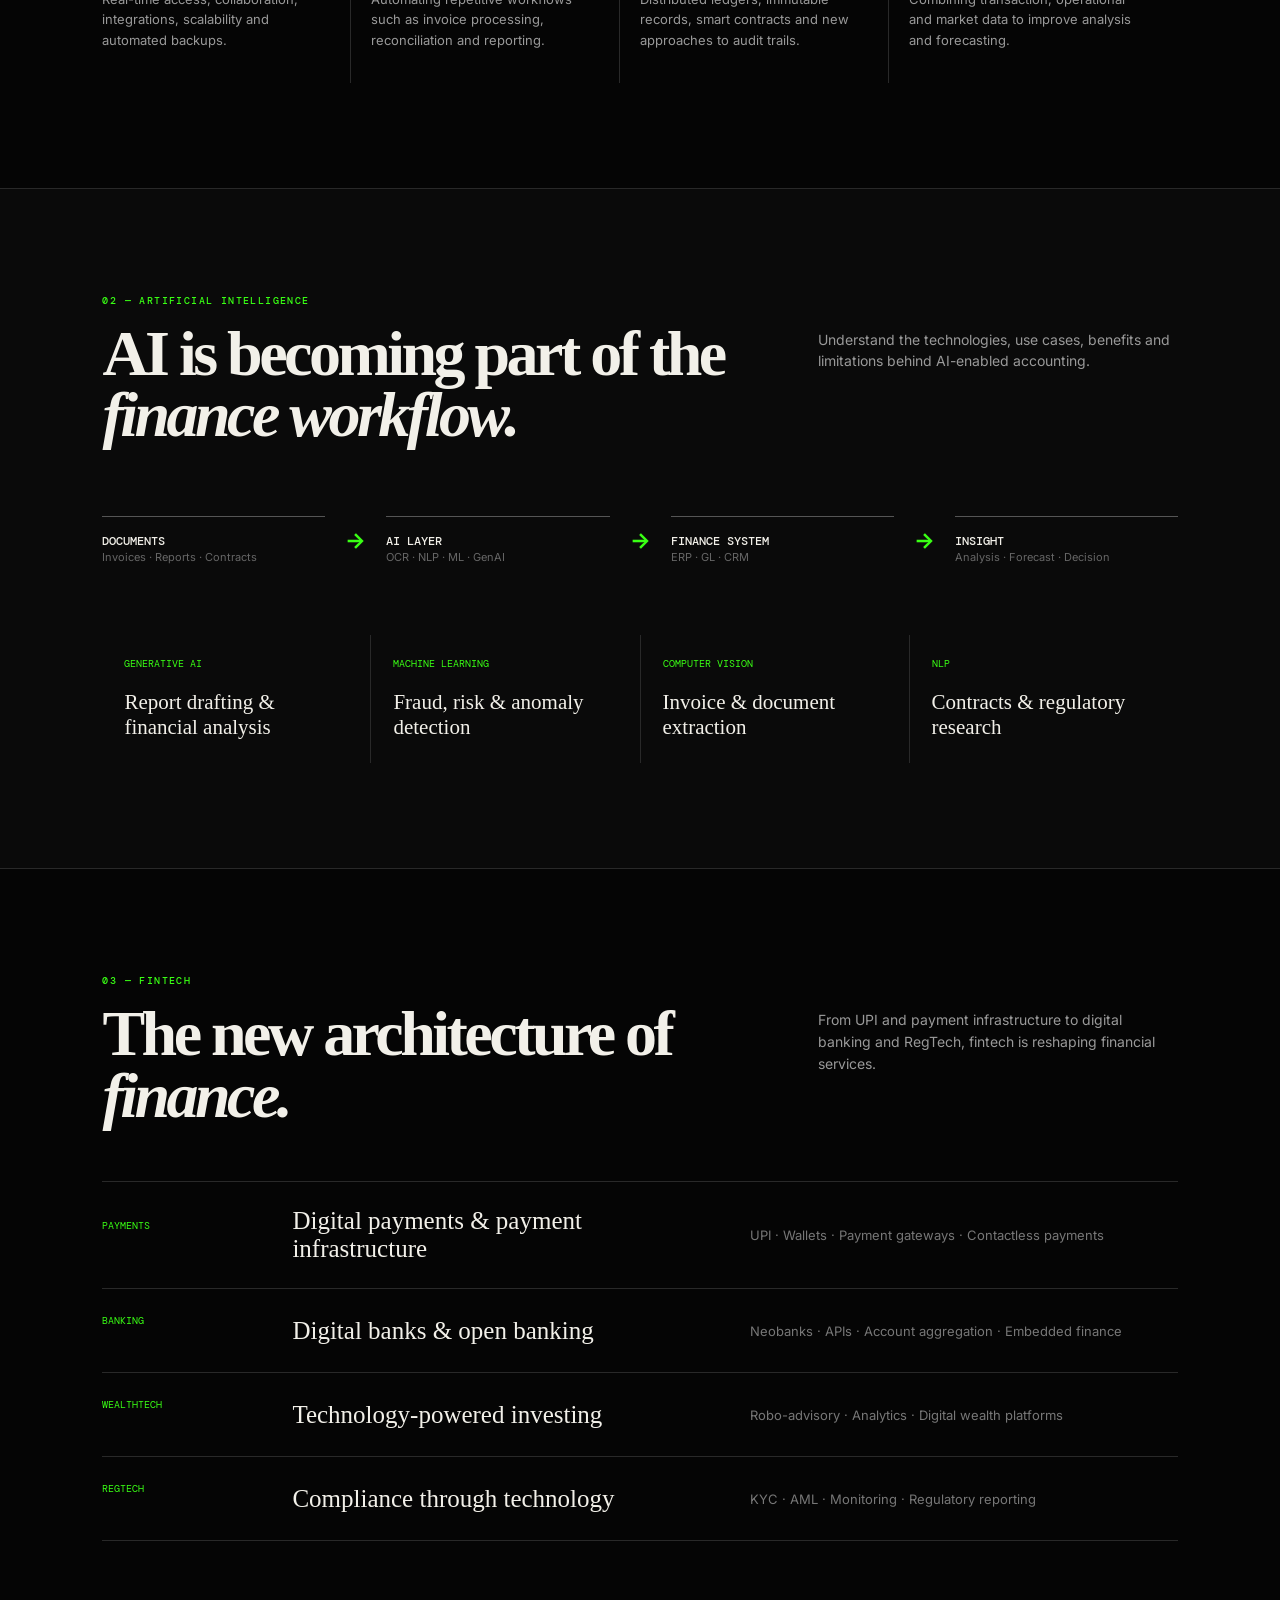
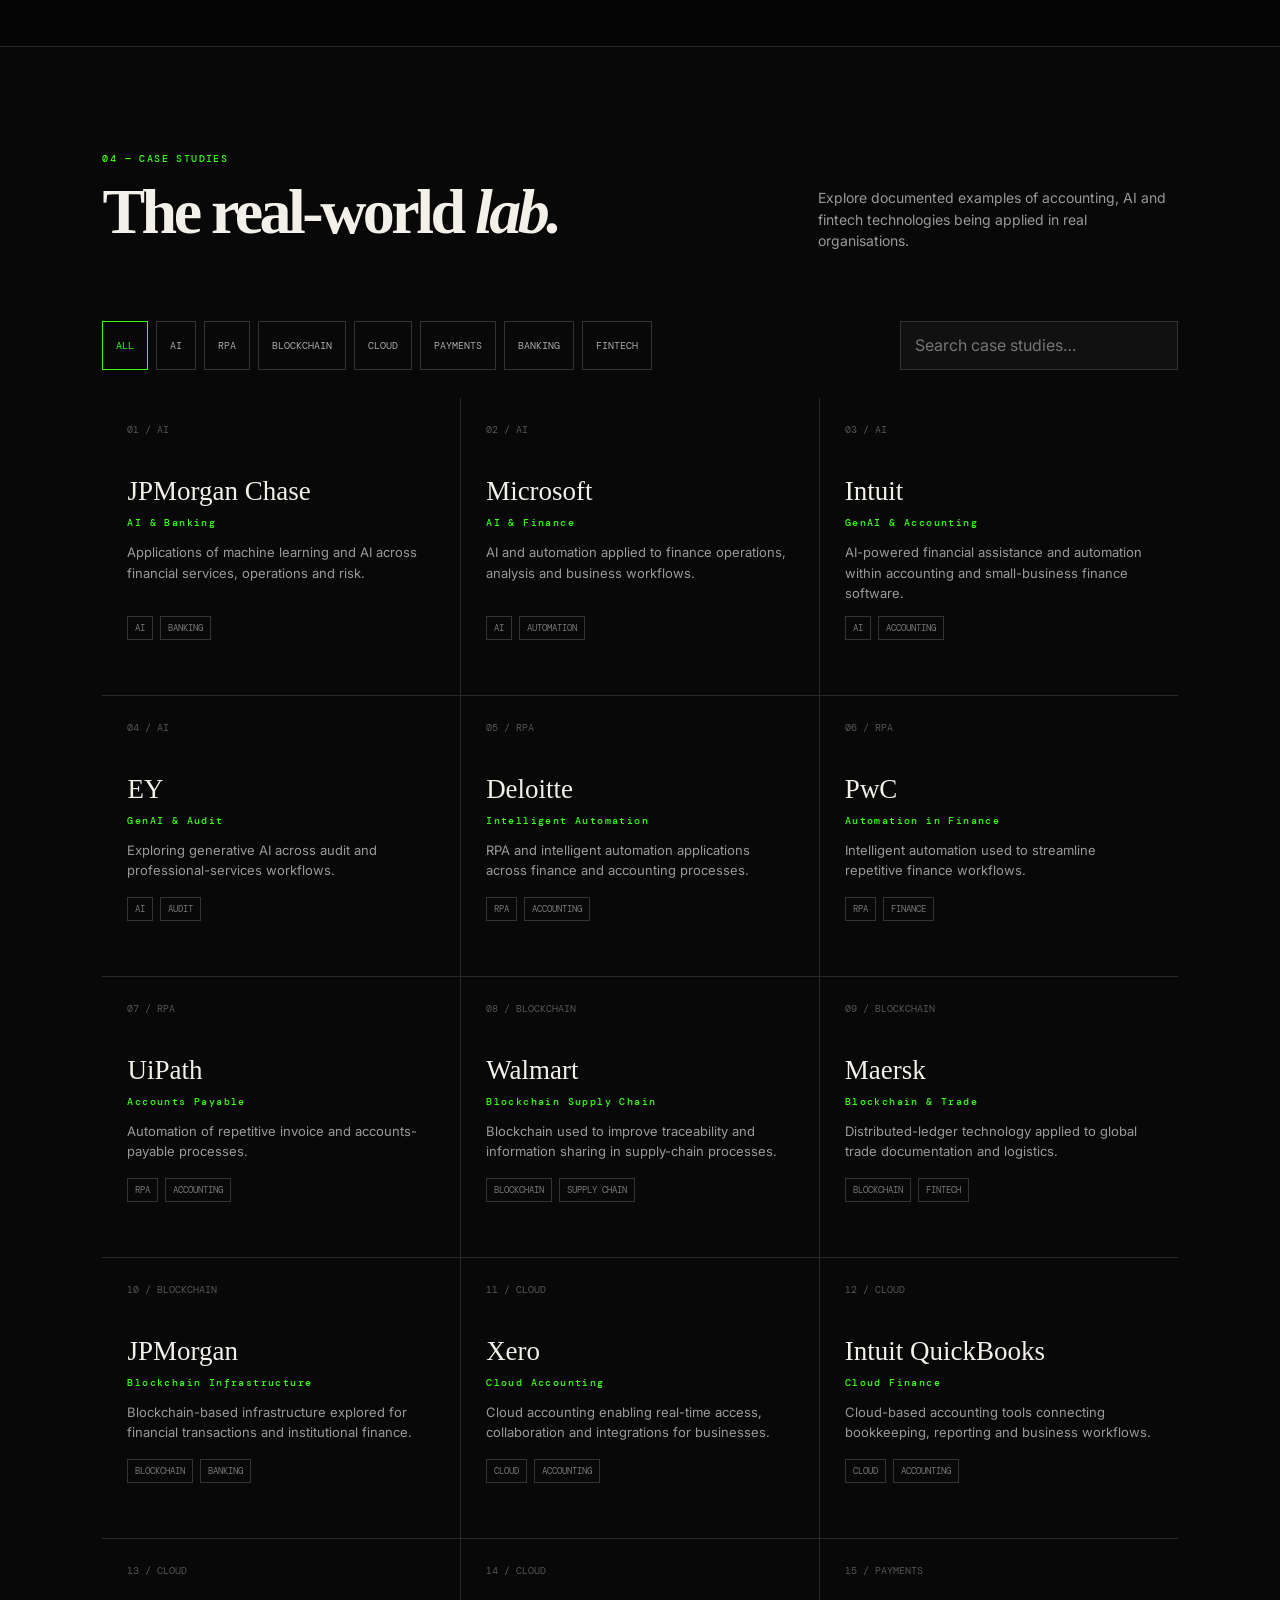
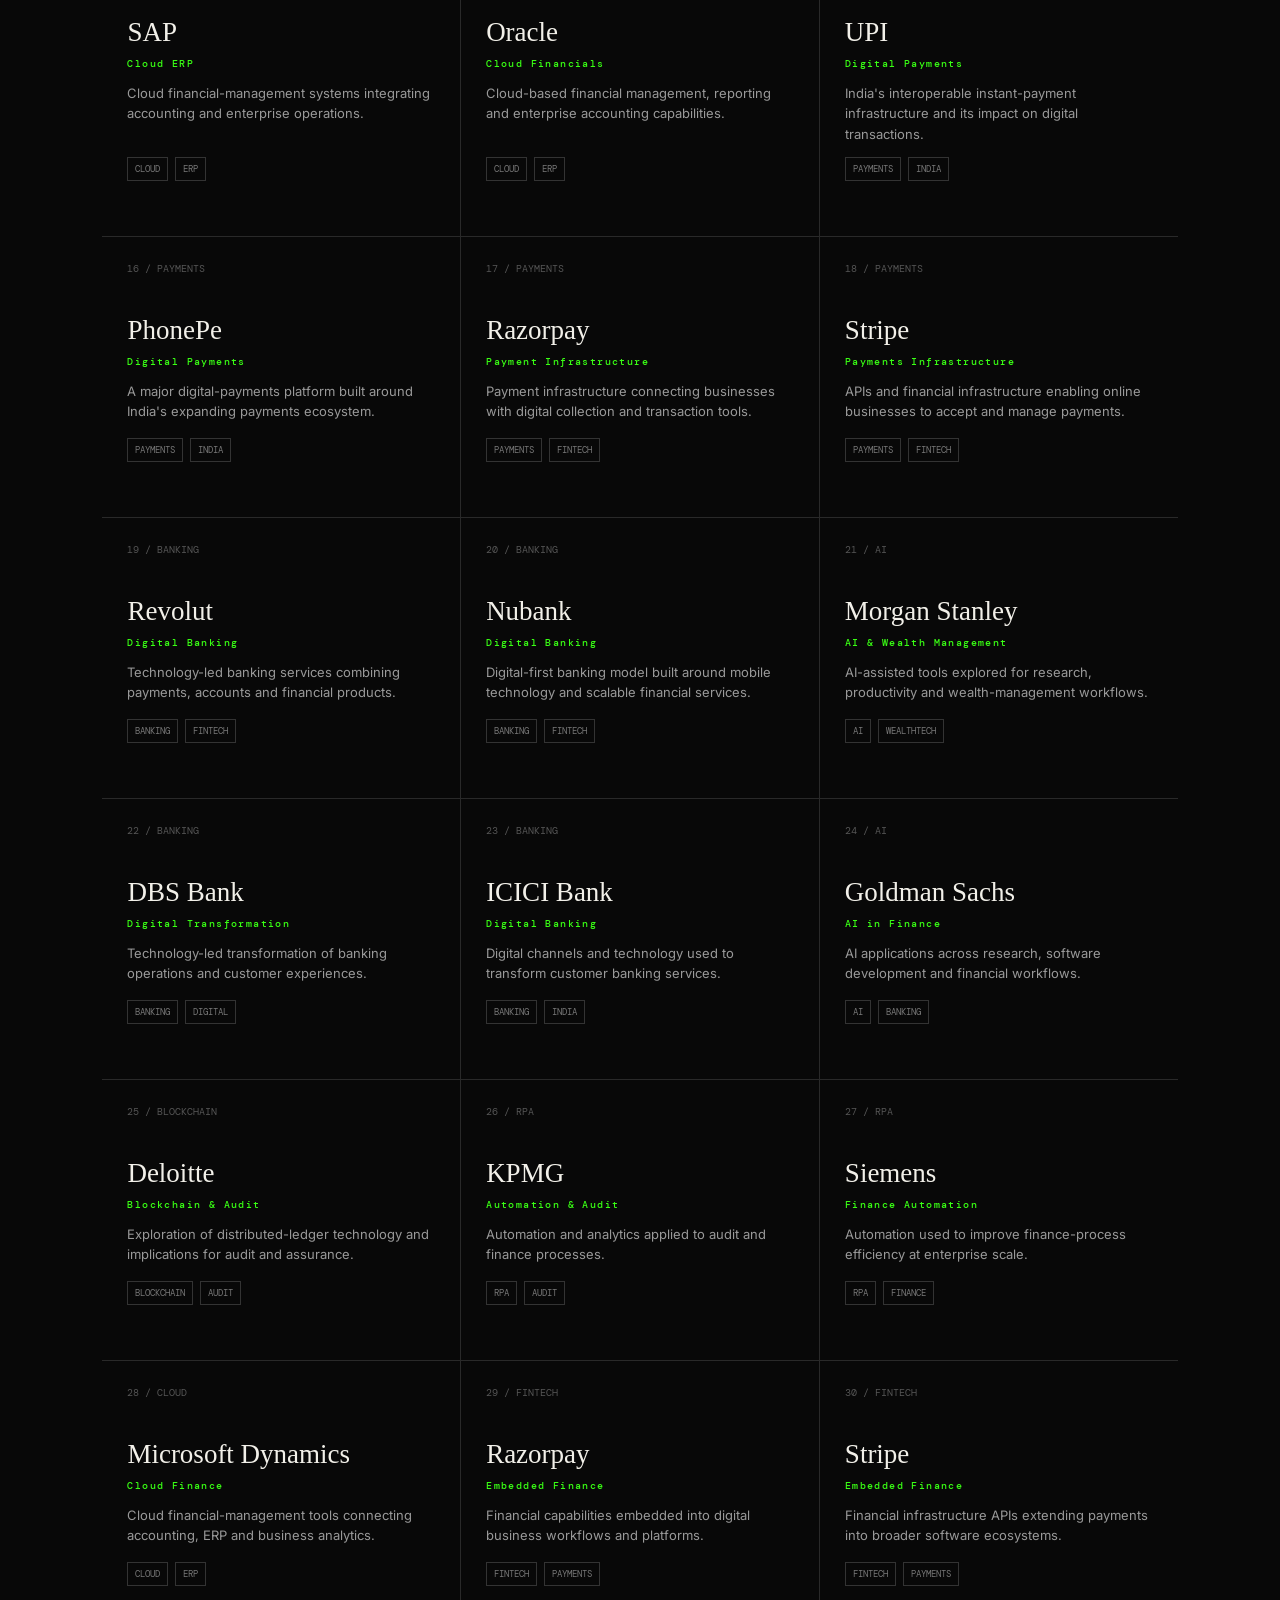
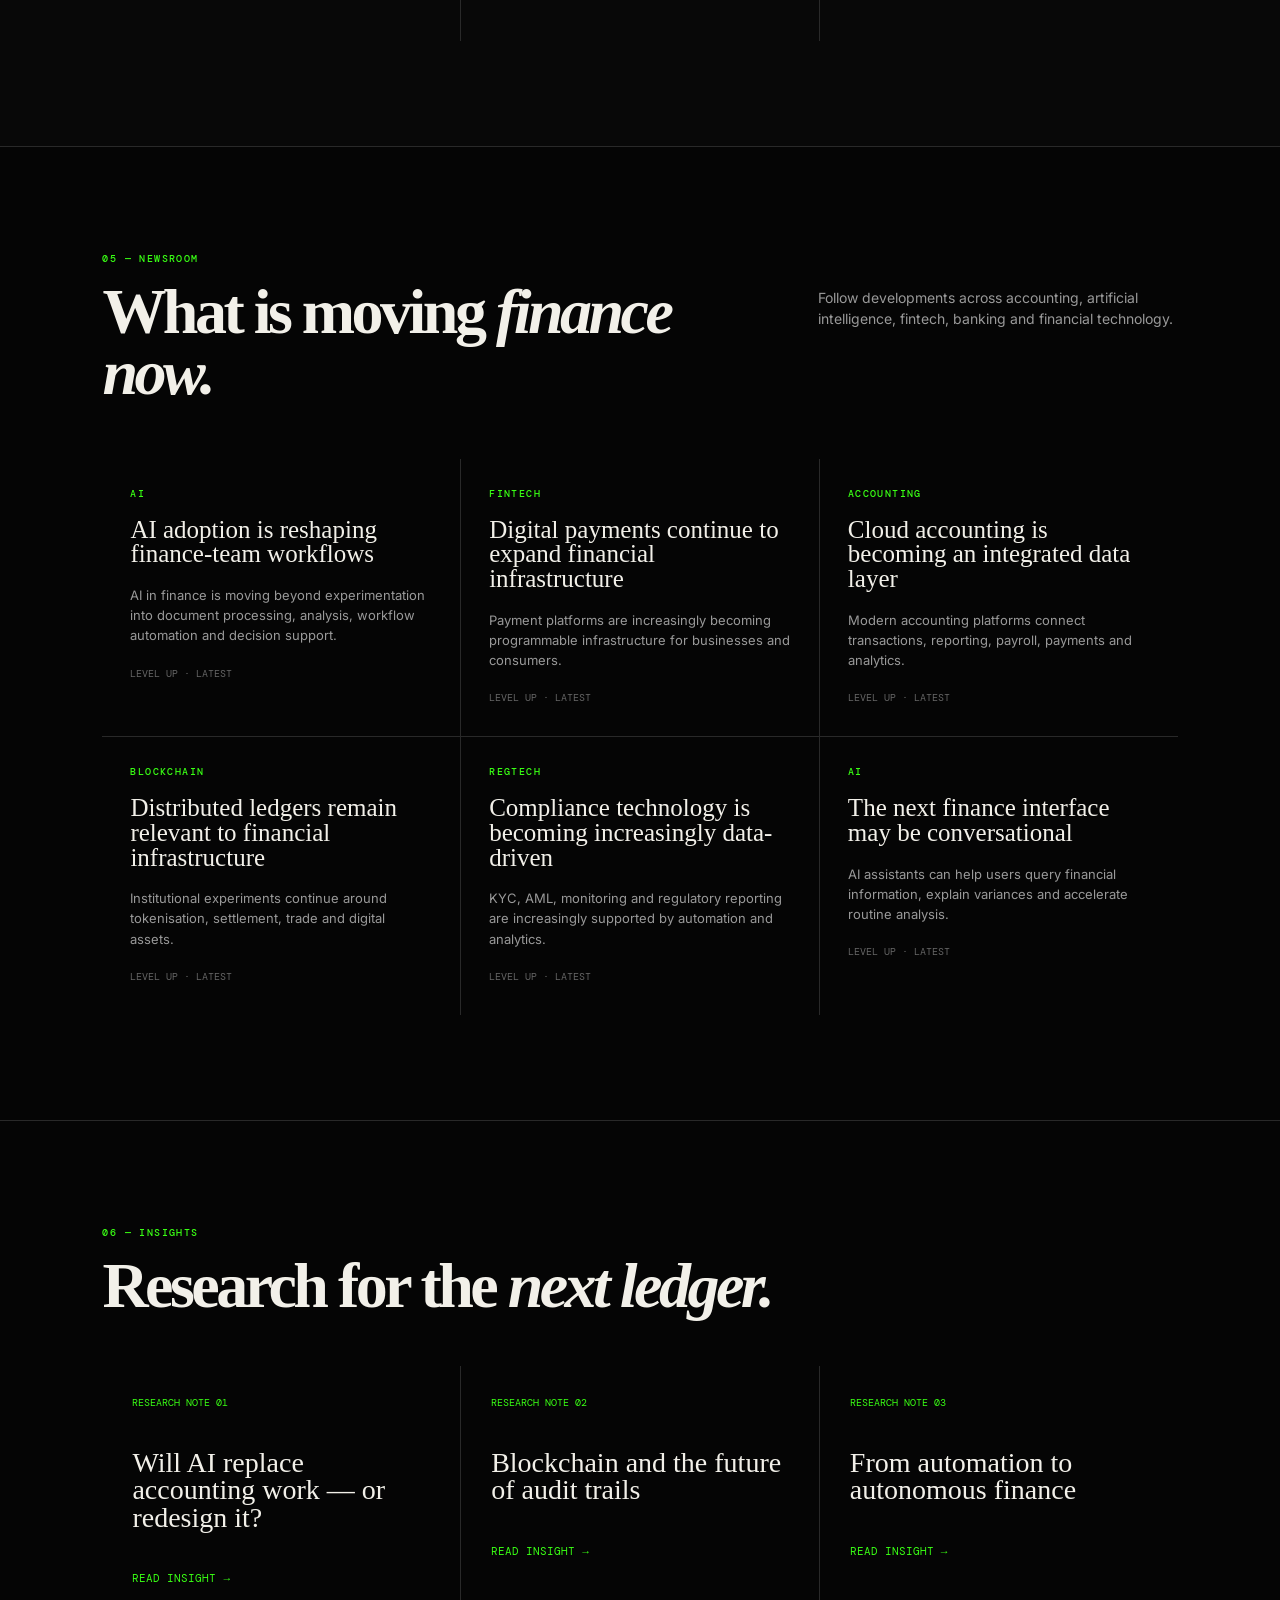
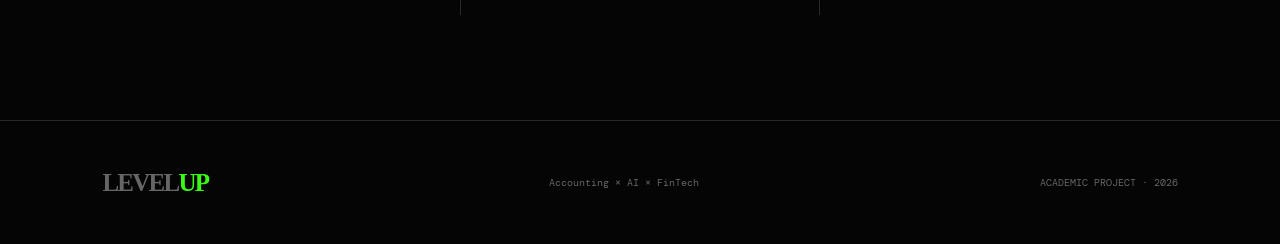
==== commit 7c3613dd: "Fix homepage Newsroom navigation" ====
--- a/index.html
+++ b/index.html
@@ -16,15 +16,14 @@
     <span class="ticker-label">● LIVE</span>
     <div class="ticker-track" id="tickerTrack"></div>
   </div>
-
   <header class="site-header">
-    <a class="brand" href="#home">LEVEL<span>UP</span></a>
+    <a class="brand" href="index.html">LEVEL<span>UP</span></a>
     <nav>
       <a href="#accounting">Accounting</a>
       <a href="#ai">AI</a>
       <a href="#fintech">FinTech</a>
       <a href="case-studies.html">Case Studies</a>
-      <a href="#news">News</a>
+      <a href="news.html">Newsroom</a>
       <a href="#insights">Insights</a>
     </nav>
     <button class="search-btn" id="openSearch" aria-label="Search">⌕</button>
@@ -37,7 +36,7 @@
       <p>LEVEL UP explores the technologies transforming accounting, financial services and the way modern businesses make decisions.</p>
       <div class="hero-actions">
         <a class="button" href="#cases">Explore case studies <span>↗</span></a>
-        <a class="text-link" href="#news">View latest developments</a>
+        <a class="text-link" href="news.html">View latest developments</a>
       </div>
       <div class="hero-meta">
         <span>09 / 2026</span>
@@ -74,10 +73,7 @@
 
     <section class="section" id="accounting">
       <div class="section-head">
-        <div>
-          <div class="eyebrow">01 — ACCOUNTING TECHNOLOGY</div>
-          <h2>The modern <em>finance stack.</em></h2>
-        </div>
+        <div><div class="eyebrow">01 — ACCOUNTING TECHNOLOGY</div><h2>The modern <em>finance stack.</em></h2></div>
         <p>Technology is moving accounting from record-keeping toward continuous, data-driven decision support.</p>
       </div>
       <div class="topic-grid">
@@ -90,10 +86,7 @@
 
     <section class="dark-section" id="ai">
       <div class="section-head">
-        <div>
-          <div class="eyebrow">02 — ARTIFICIAL INTELLIGENCE</div>
-          <h2>AI is becoming part of the <em>finance workflow.</em></h2>
-        </div>
+        <div><div class="eyebrow">02 — ARTIFICIAL INTELLIGENCE</div><h2>AI is becoming part of the <em>finance workflow.</em></h2></div>
         <p>Understand the technologies, use cases, benefits and limitations behind AI-enabled accounting.</p>
       </div>
       <div class="ai-flow">
@@ -112,10 +105,7 @@
 
     <section class="section" id="fintech">
       <div class="section-head">
-        <div>
-          <div class="eyebrow">03 — FINTECH</div>
-          <h2>The new architecture of <em>finance.</em></h2>
-        </div>
+        <div><div class="eyebrow">03 — FINTECH</div><h2>The new architecture of <em>finance.</em></h2></div>
         <p>From UPI and payment infrastructure to digital banking and RegTech, fintech is reshaping financial services.</p>
       </div>
       <div class="fintech-list">
@@ -128,25 +118,16 @@
 
     <section class="case-section" id="cases">
       <div class="section-head">
-        <div>
-          <div class="eyebrow">04 — CASE STUDIES</div>
-          <h2>The real-world <em>lab.</em></h2>
-        </div>
+        <div><div class="eyebrow">04 — CASE STUDIES</div><h2>The real-world <em>lab.</em></h2></div>
         <p>Explore documented examples of accounting, AI and fintech technologies being applied in real organisations.</p>
       </div>
-      <div class="case-controls">
-        <div class="filters" id="filters"></div>
-        <input id="caseSearch" type="search" placeholder="Search case studies…">
-      </div>
+      <div class="case-controls"><div class="filters" id="filters"></div><input id="caseSearch" type="search" placeholder="Search case studies…"></div>
       <div class="case-grid" id="caseGrid"></div>
     </section>
 
     <section class="news-section" id="news">
       <div class="section-head">
-        <div>
-          <div class="eyebrow">05 — NEWSROOM</div>
-          <h2>What is moving <em>finance now.</em></h2>
-        </div>
+        <div><div class="eyebrow">05 — NEWSROOM</div><h2>What is moving <em>finance now.</em></h2></div>
         <p>Follow developments across accounting, artificial intelligence, fintech, banking and financial technology.</p>
       </div>
       <div class="news-grid" id="newsGrid"></div>
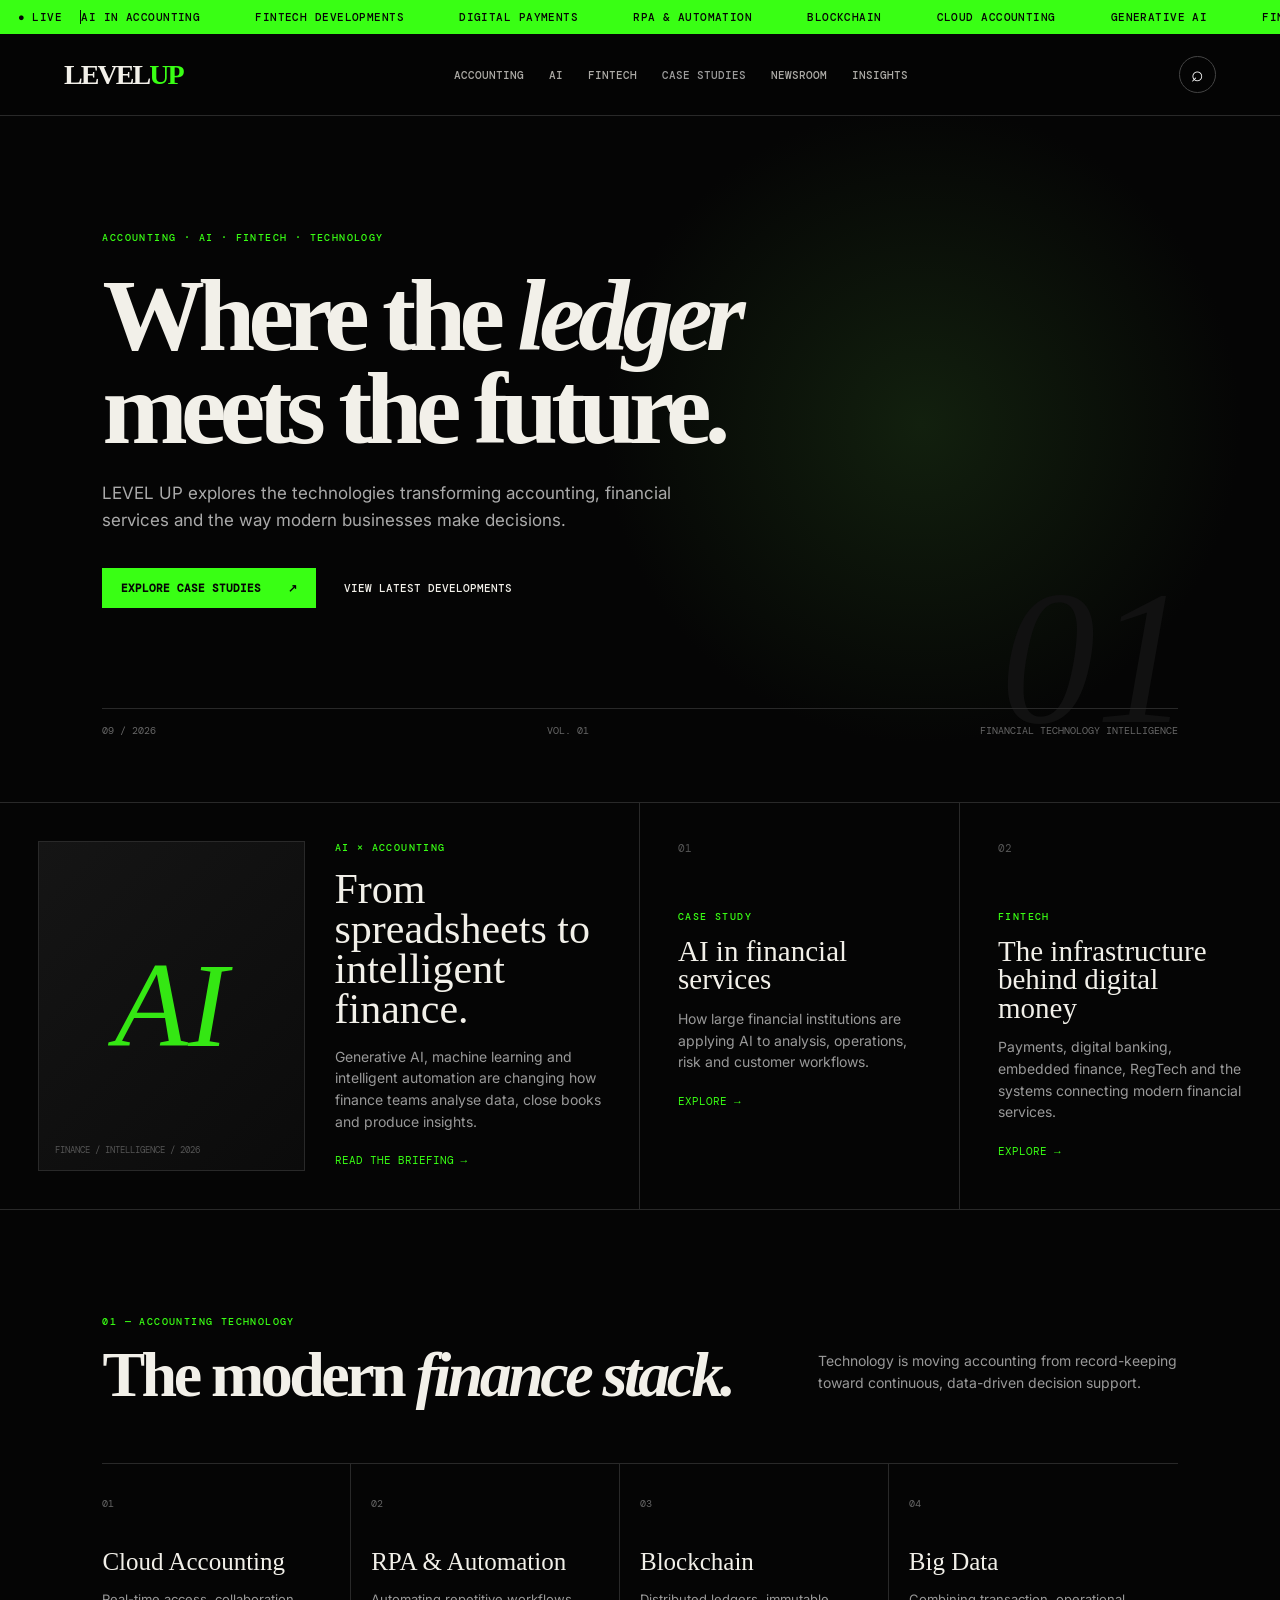
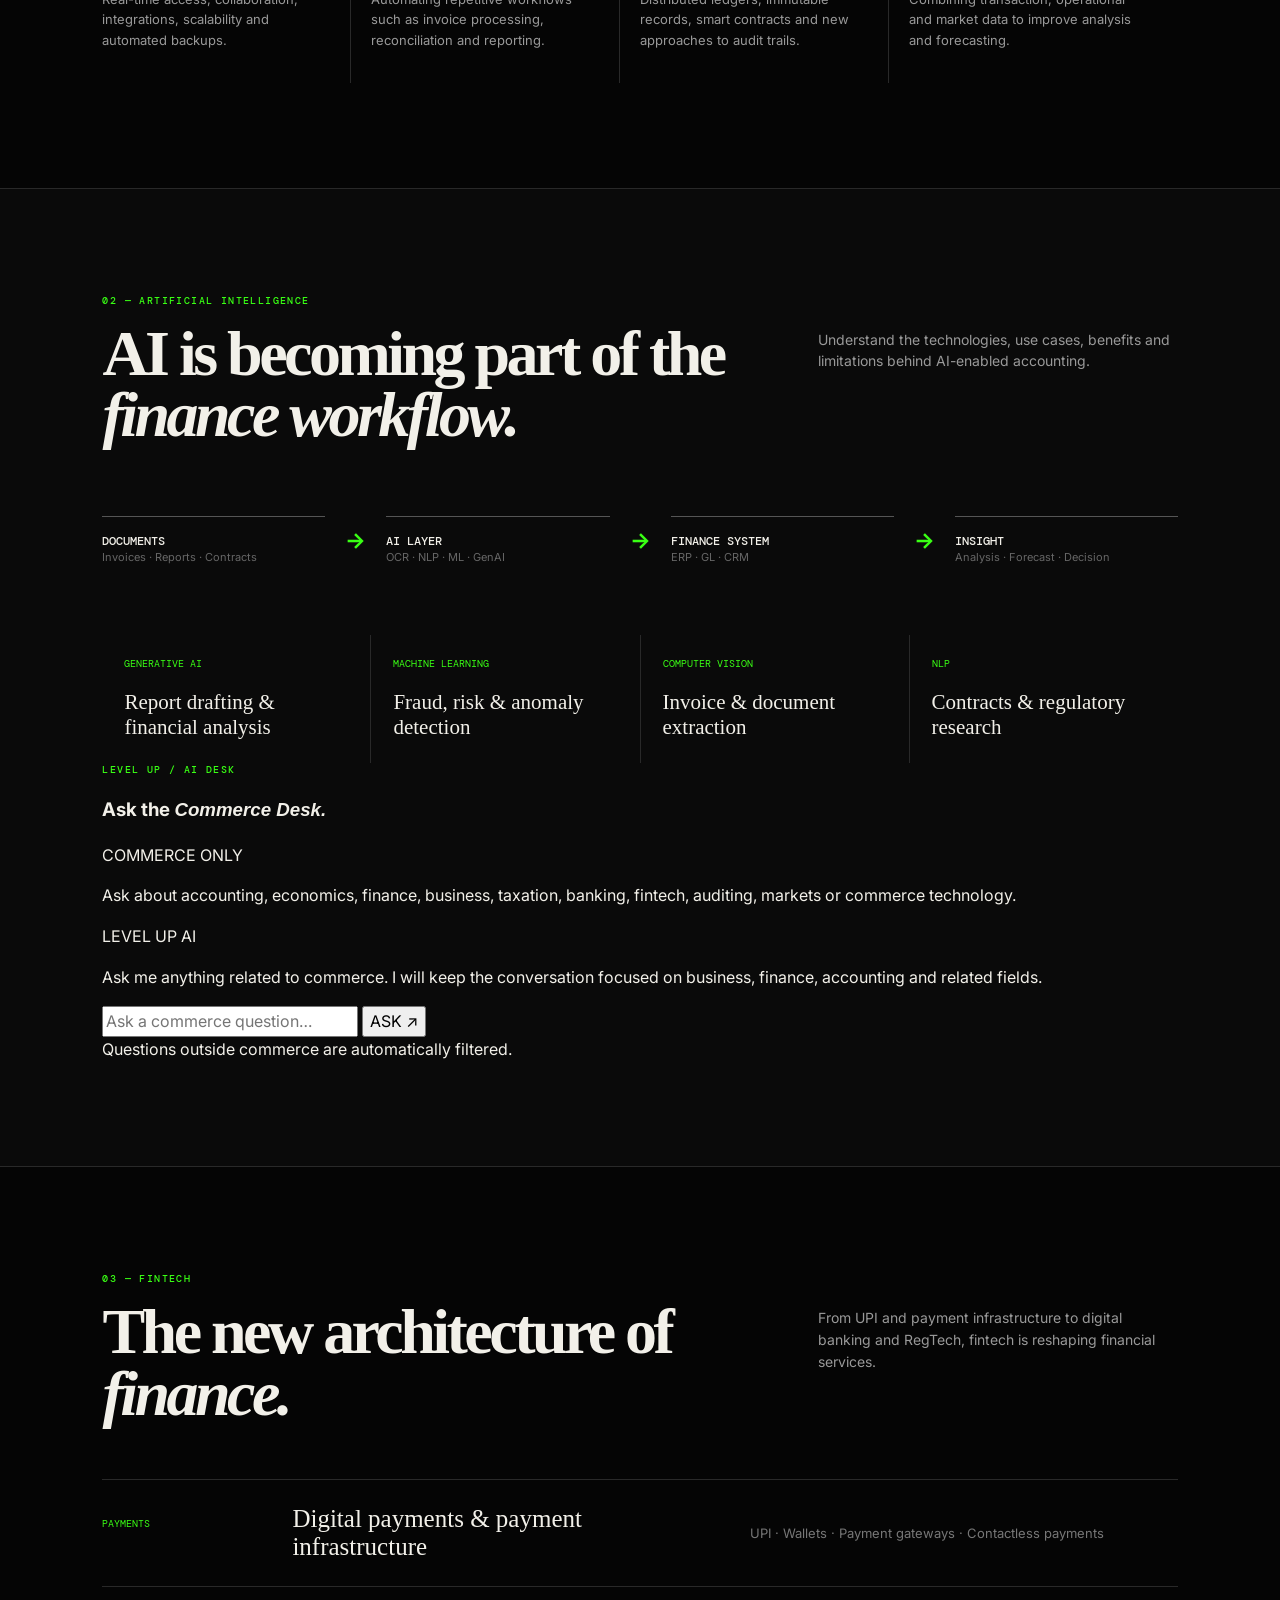
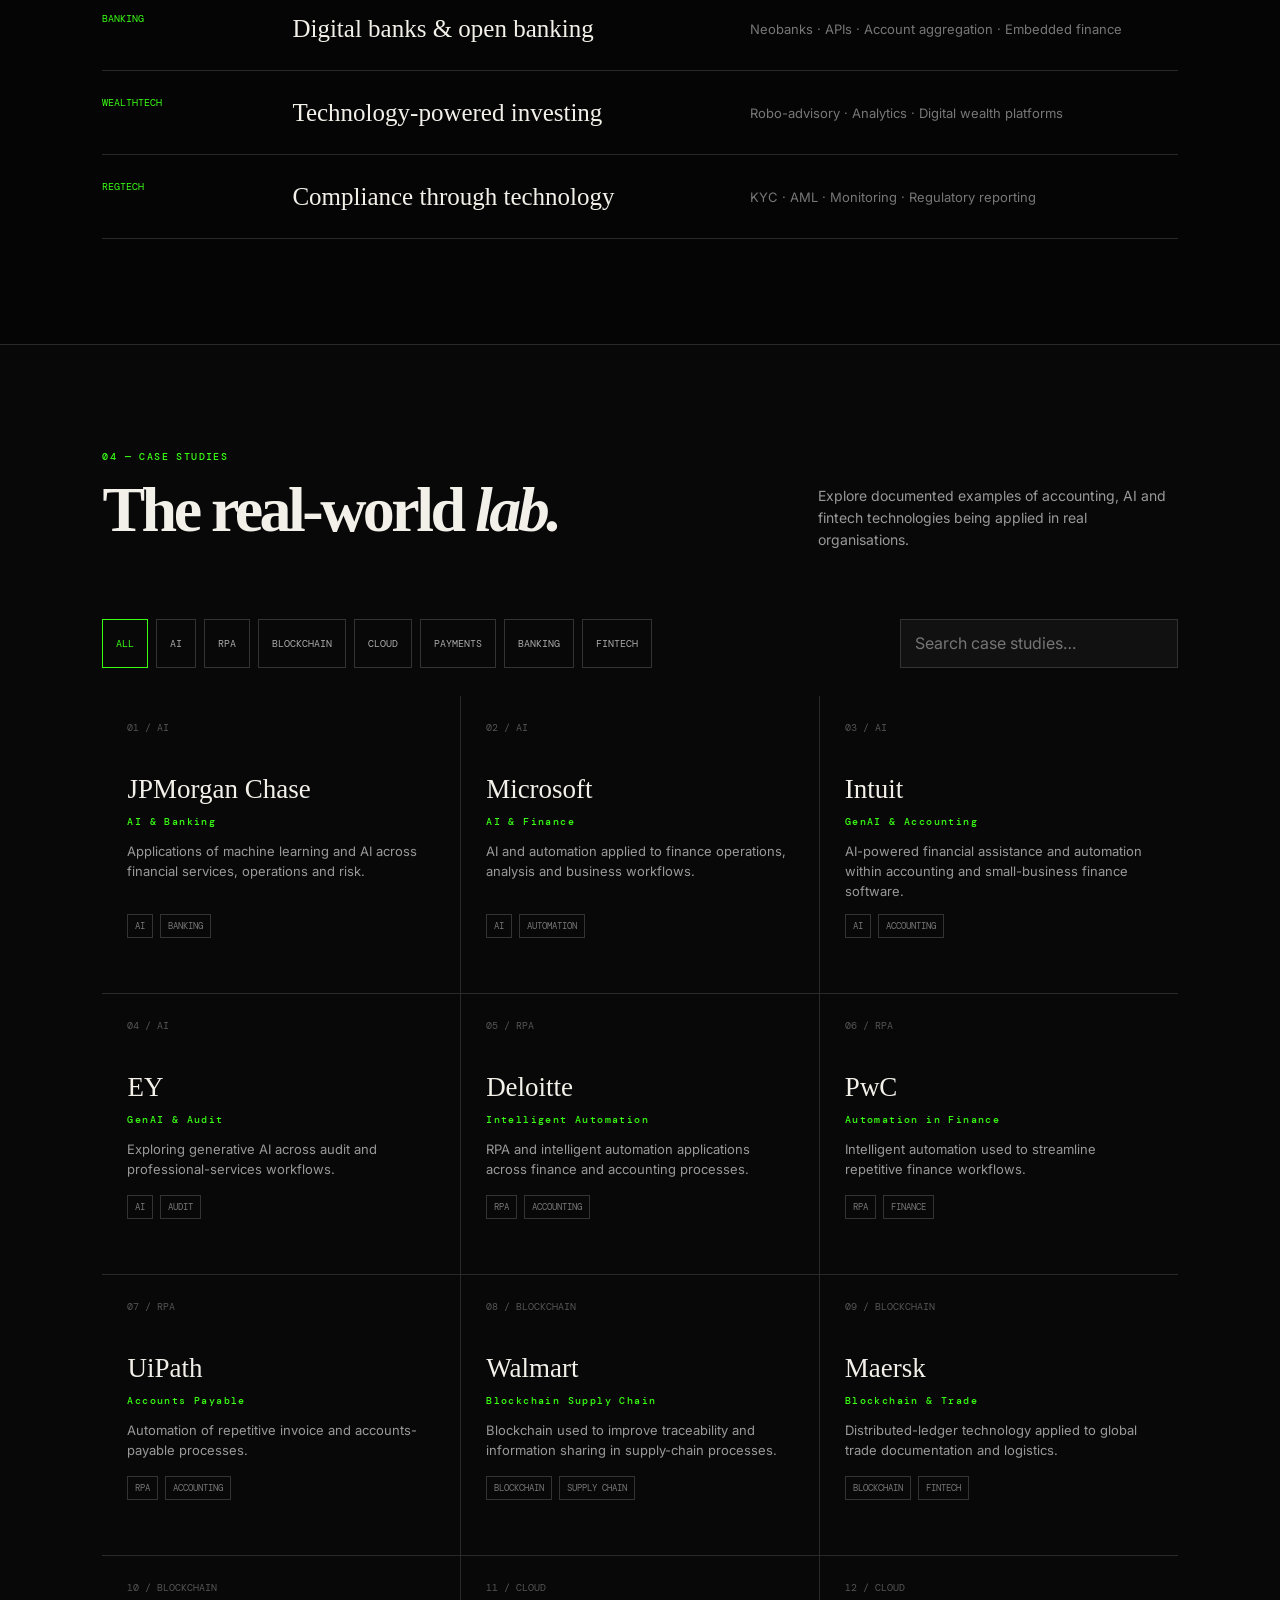
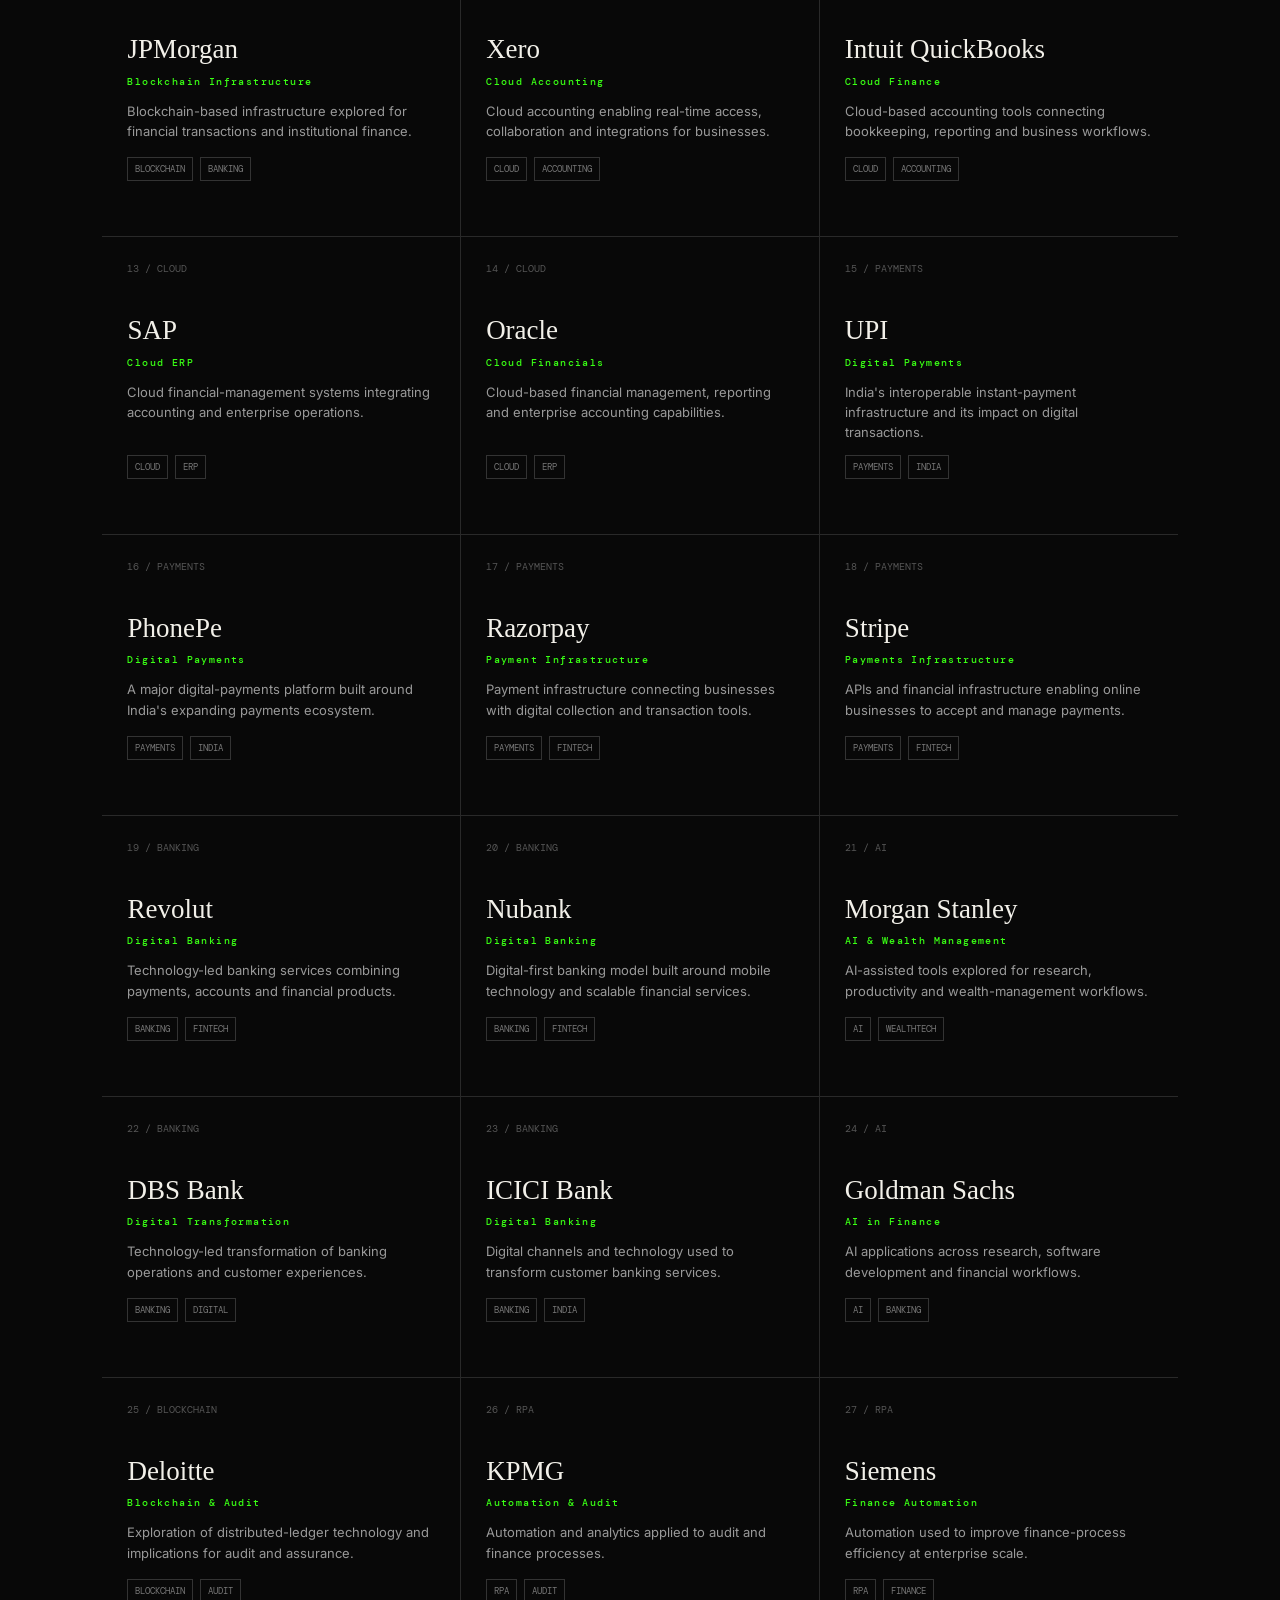
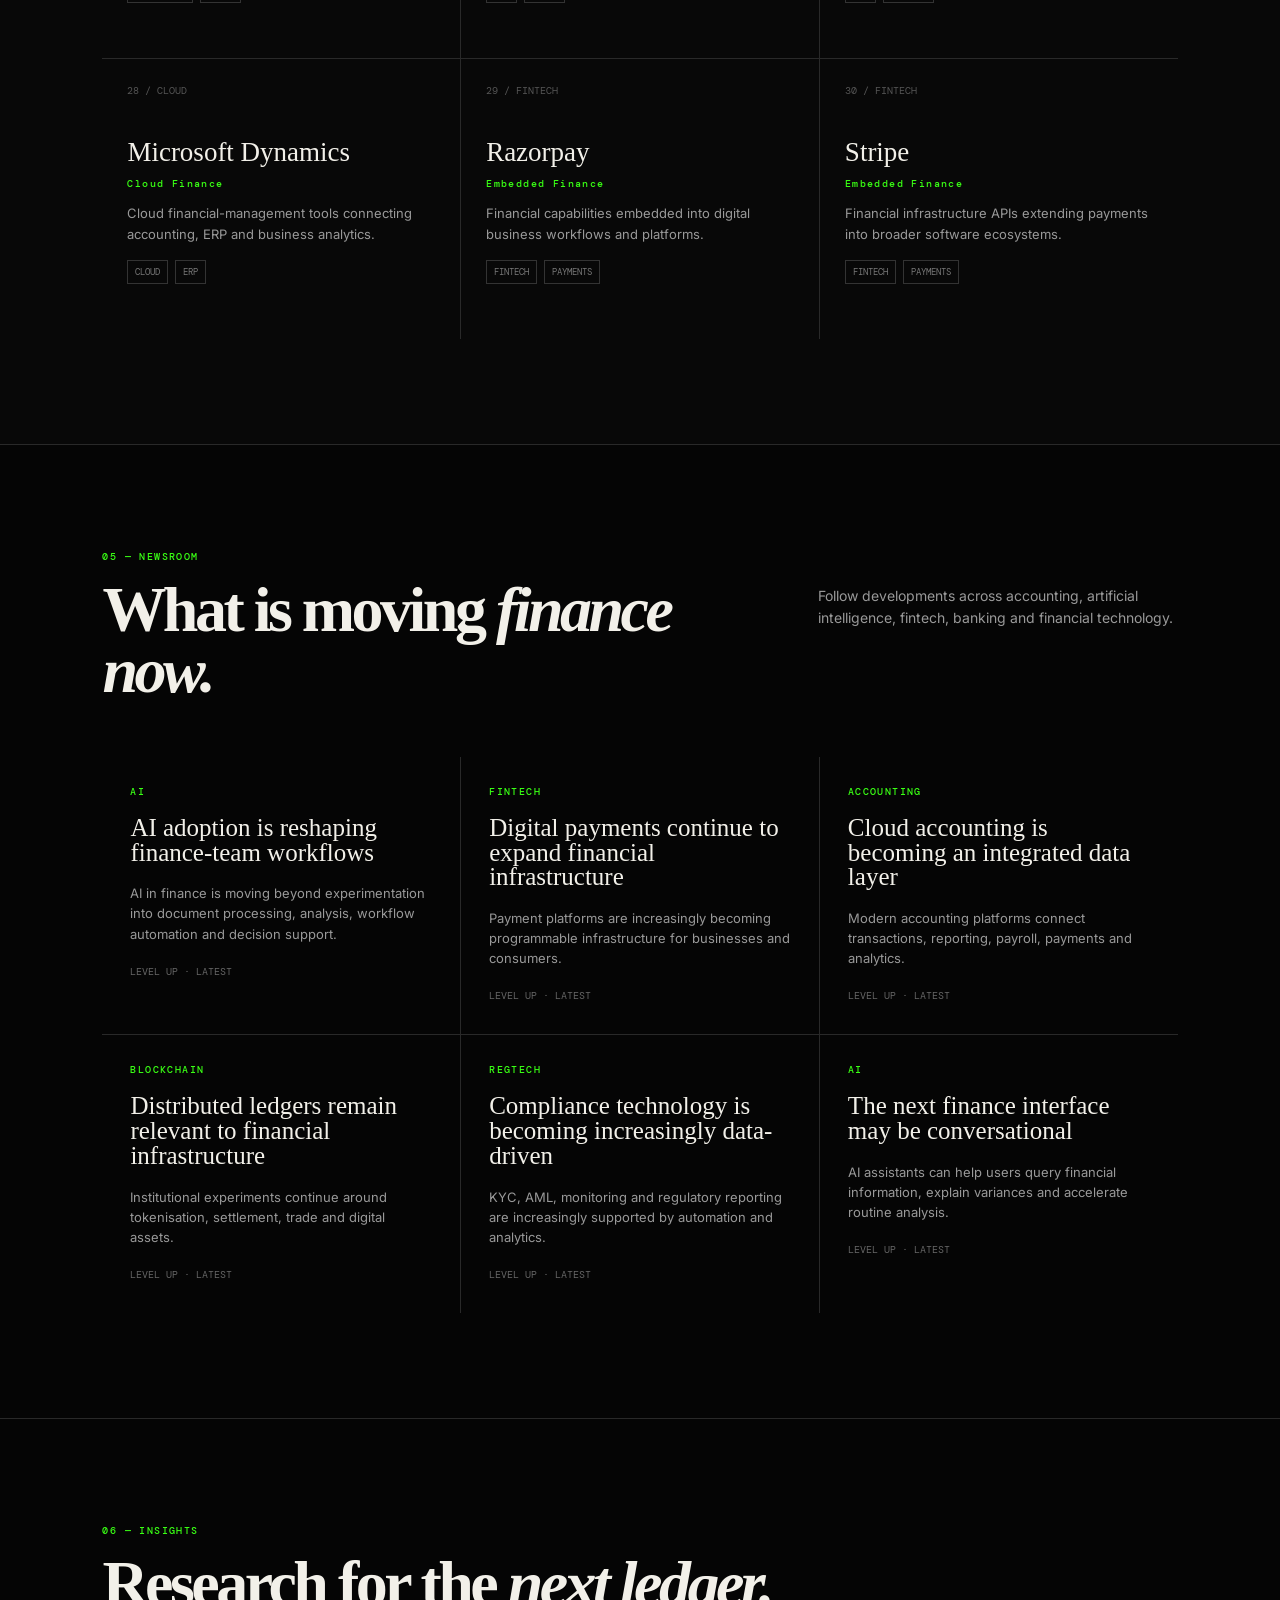
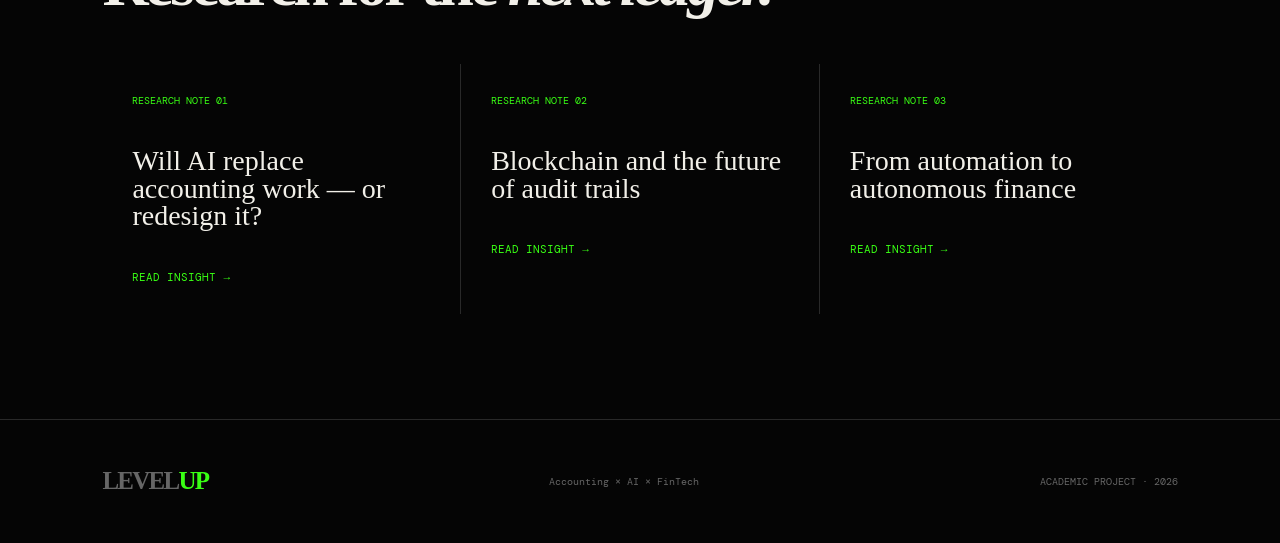
==== commit 0659cb6d: "Add Commerce AI chatbot UI" ====
--- a/index.html
+++ b/index.html
@@ -101,6 +101,27 @@
         <div><span>COMPUTER VISION</span><strong>Invoice & document extraction</strong></div>
         <div><span>NLP</span><strong>Contracts & regulatory research</strong></div>
       </div>
+      <div class="ai-chat-panel" aria-label="LEVEL UP Commerce AI assistant">
+        <div class="ai-chat-header">
+          <div>
+            <div class="eyebrow">LEVEL UP / AI DESK</div>
+            <h3>Ask the <em>Commerce Desk.</em></h3>
+          </div>
+          <span class="ai-chat-status">COMMERCE ONLY</span>
+        </div>
+        <p class="ai-chat-intro">Ask about accounting, economics, finance, business, taxation, banking, fintech, auditing, markets or commerce technology.</p>
+        <div class="ai-chat-messages" id="aiChatMessages" aria-live="polite">
+          <div class="ai-message ai-message-bot">
+            <span class="ai-message-label">LEVEL UP AI</span>
+            <p>Ask me anything related to commerce. I will keep the conversation focused on business, finance, accounting and related fields.</p>
+          </div>
+        </div>
+        <form class="ai-chat-form" id="aiChatForm">
+          <input id="aiChatInput" type="text" maxlength="1200" autocomplete="off" placeholder="Ask a commerce question…" aria-label="Ask a commerce question" required>
+          <button type="submit">ASK ↗</button>
+        </form>
+        <div class="ai-chat-note">Questions outside commerce are automatically filtered.</div>
+      </div>
     </section>
 
     <section class="section" id="fintech">
@@ -158,5 +179,6 @@
   </dialog>
 
   <script src="script.js"></script>
+  <script src="ai-chat.js"></script>
 </body>
 </html>
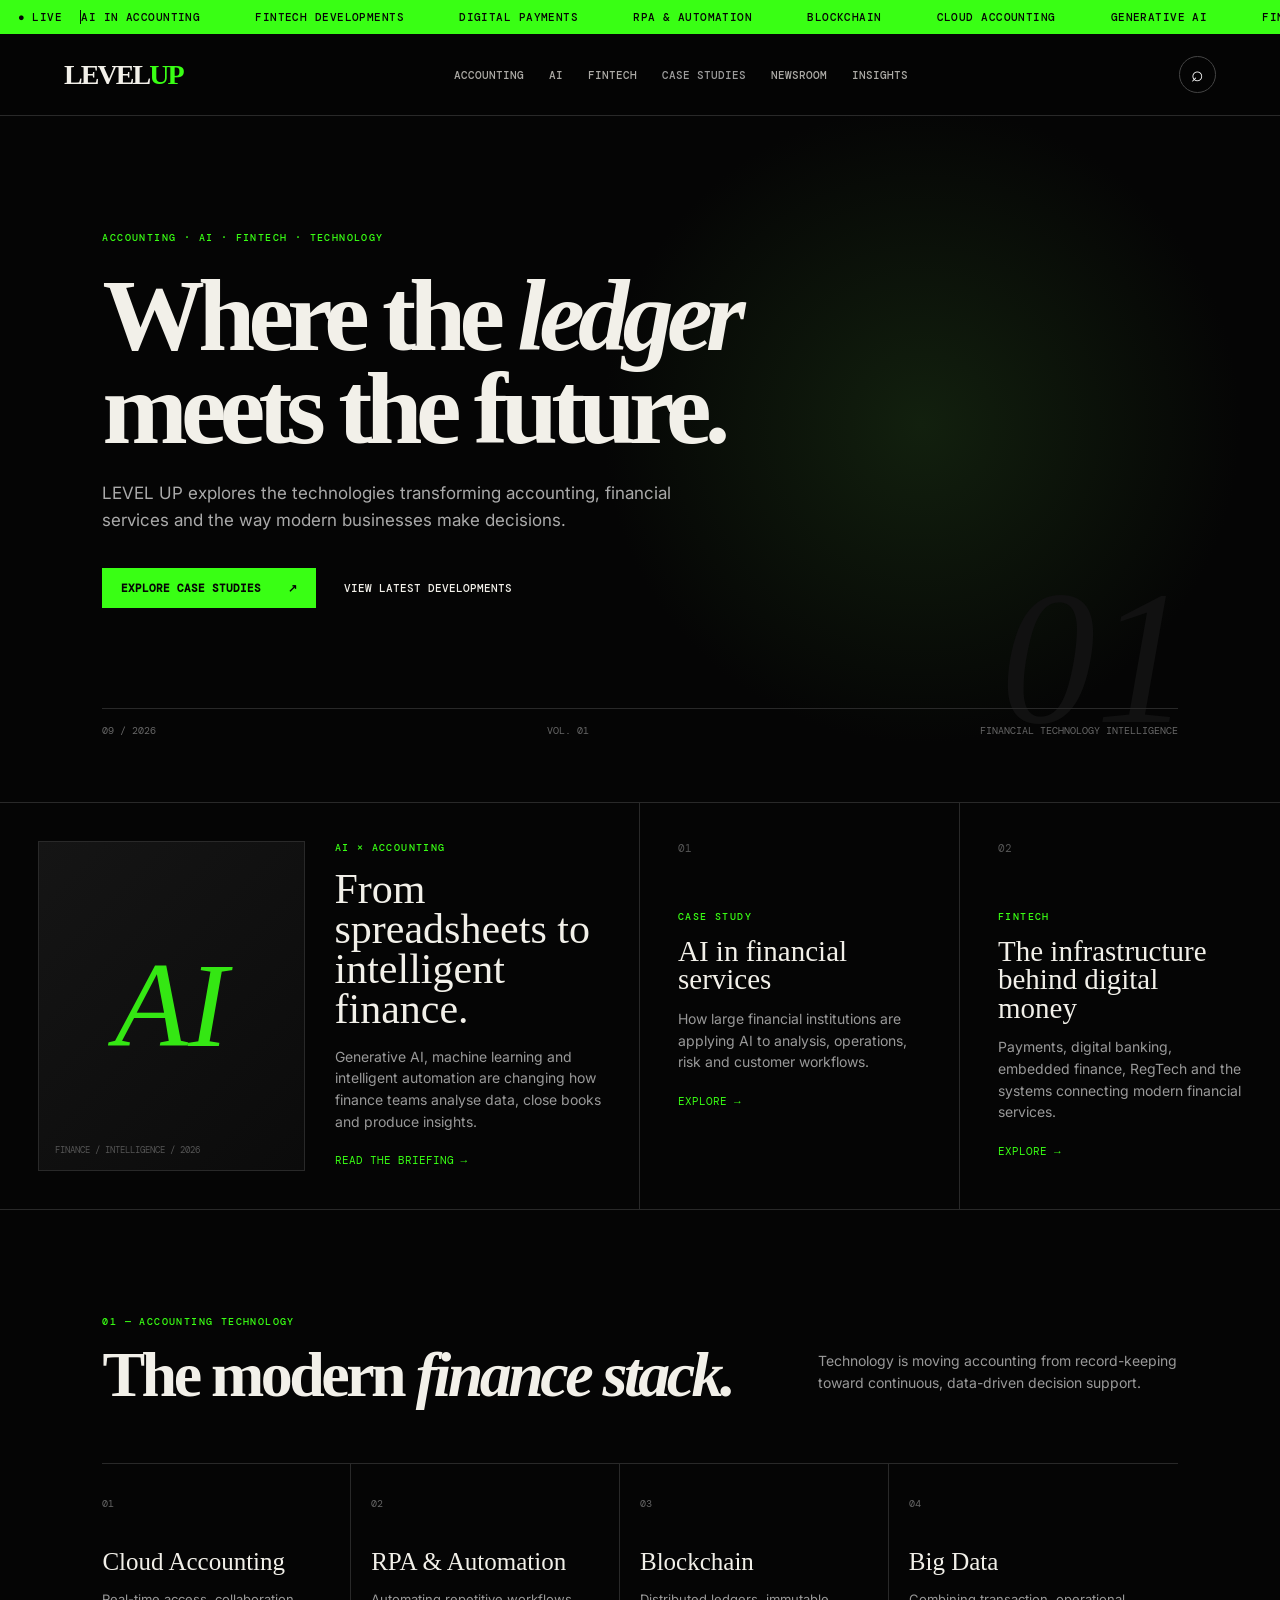
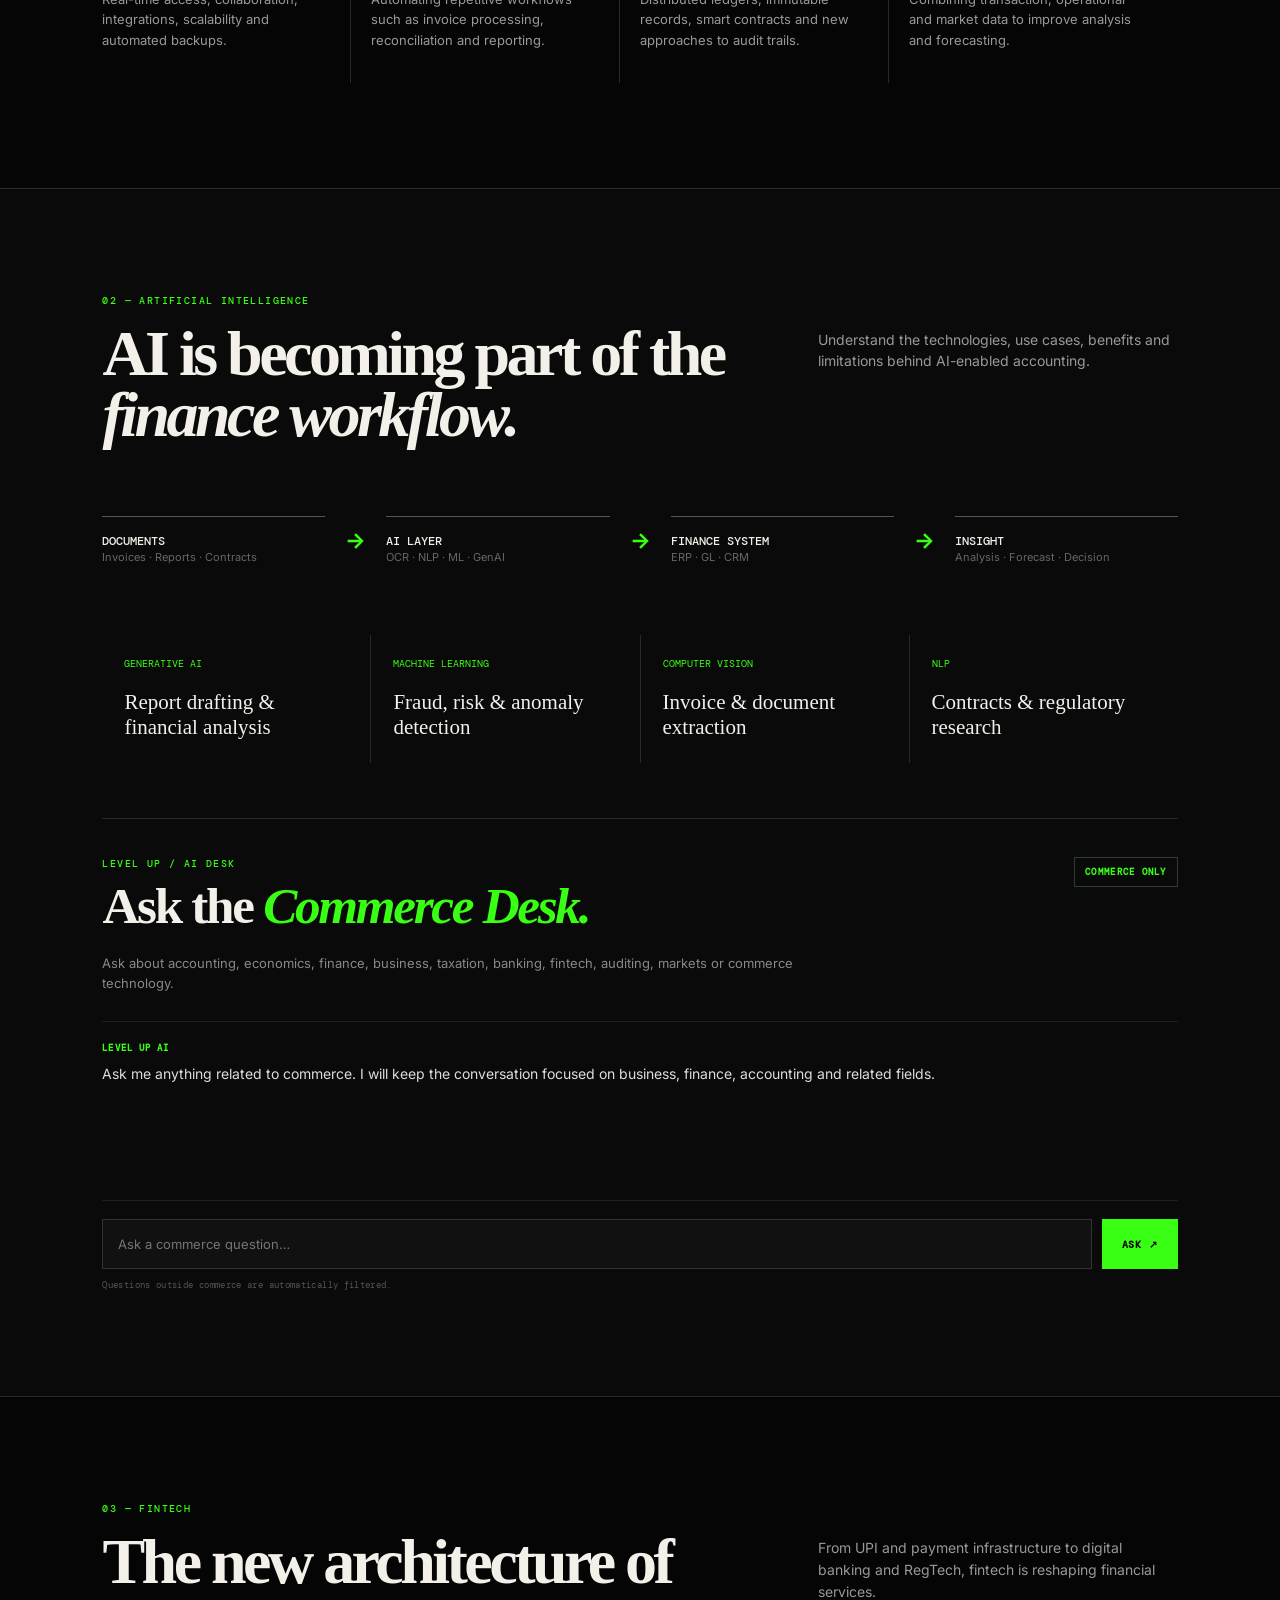
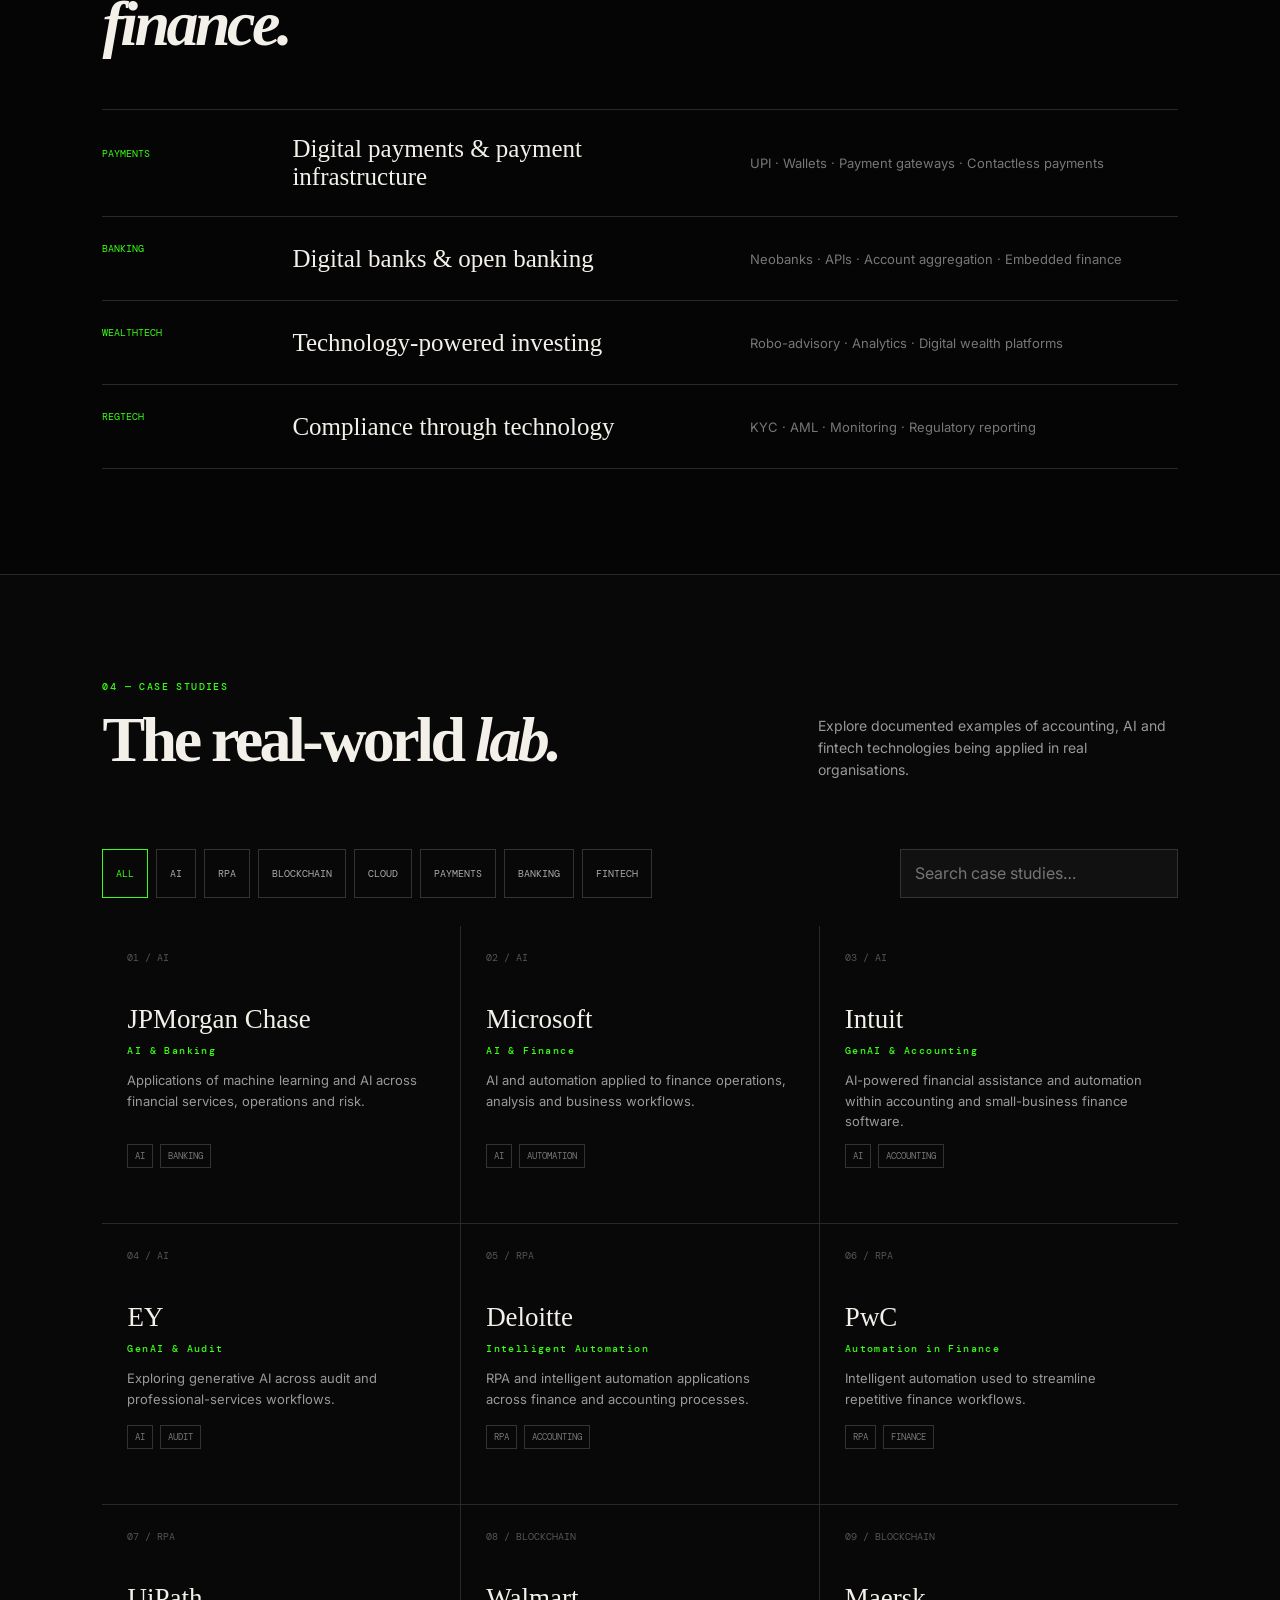
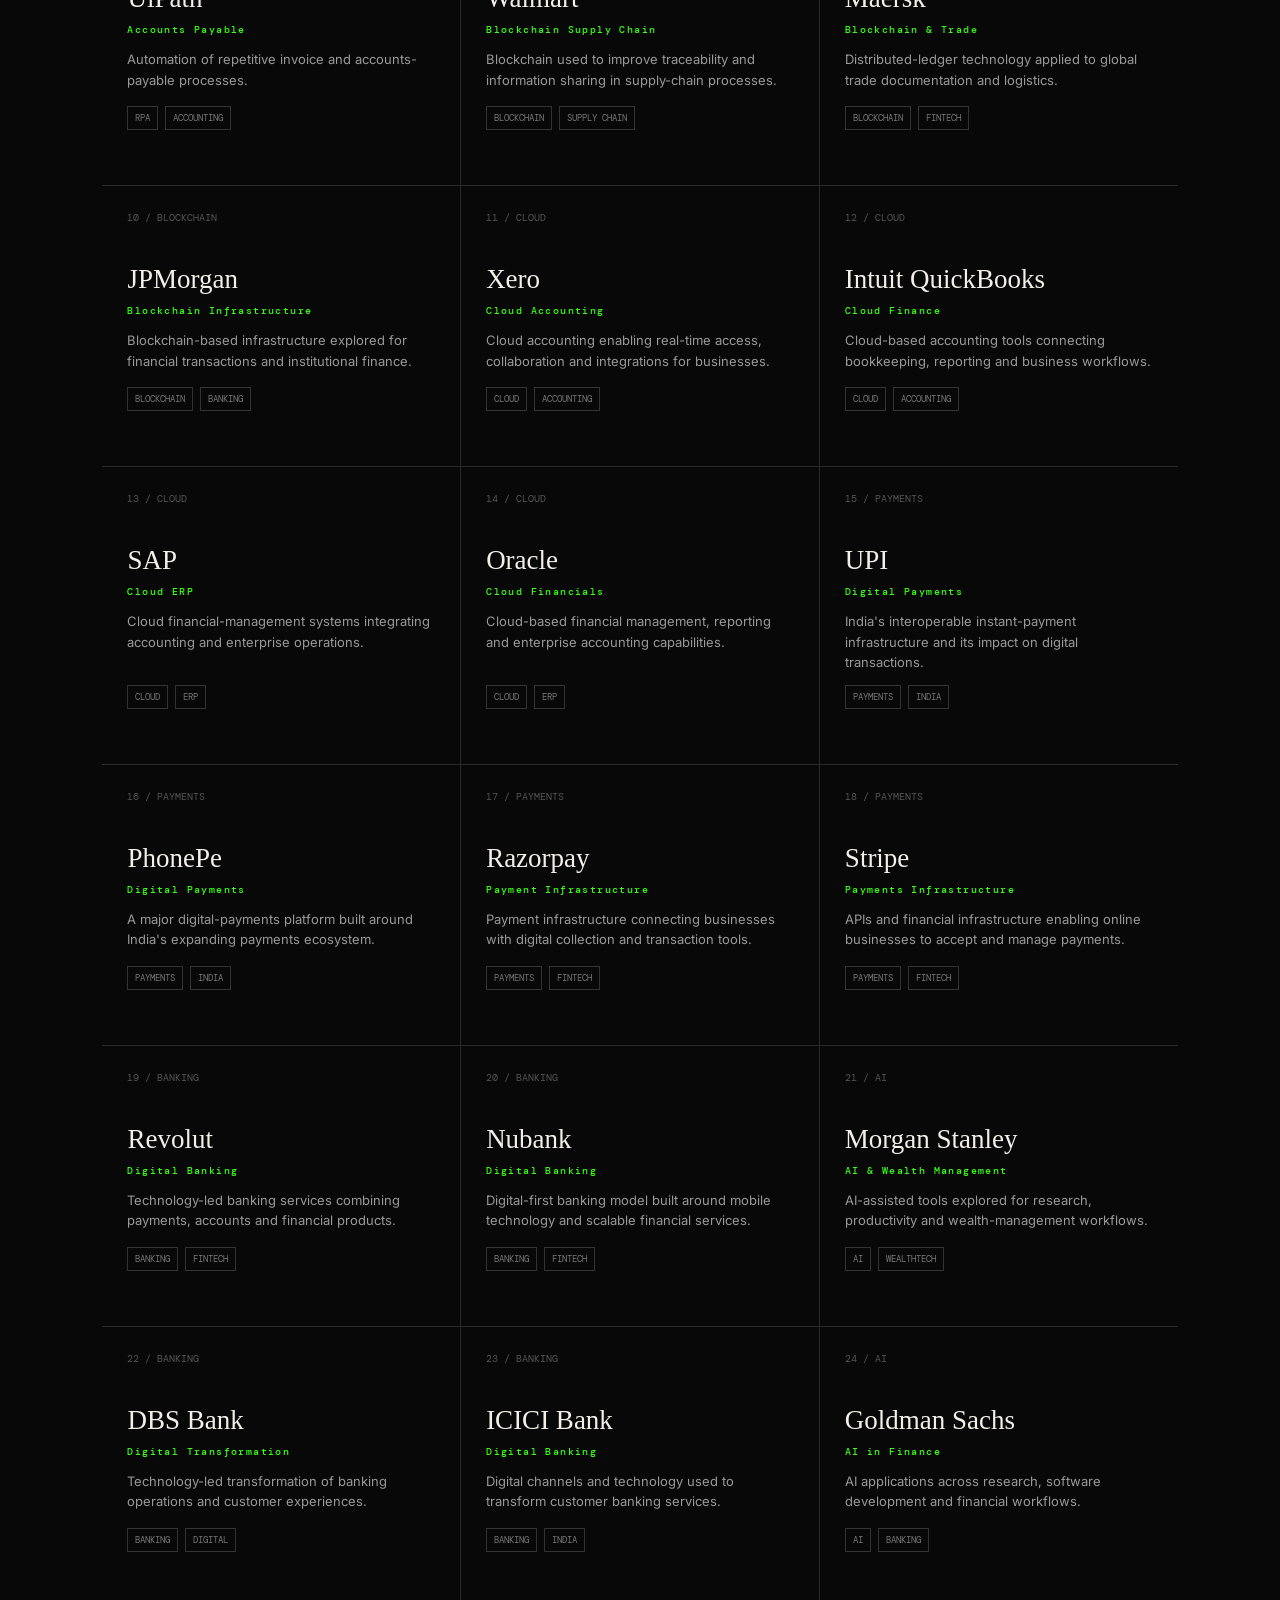
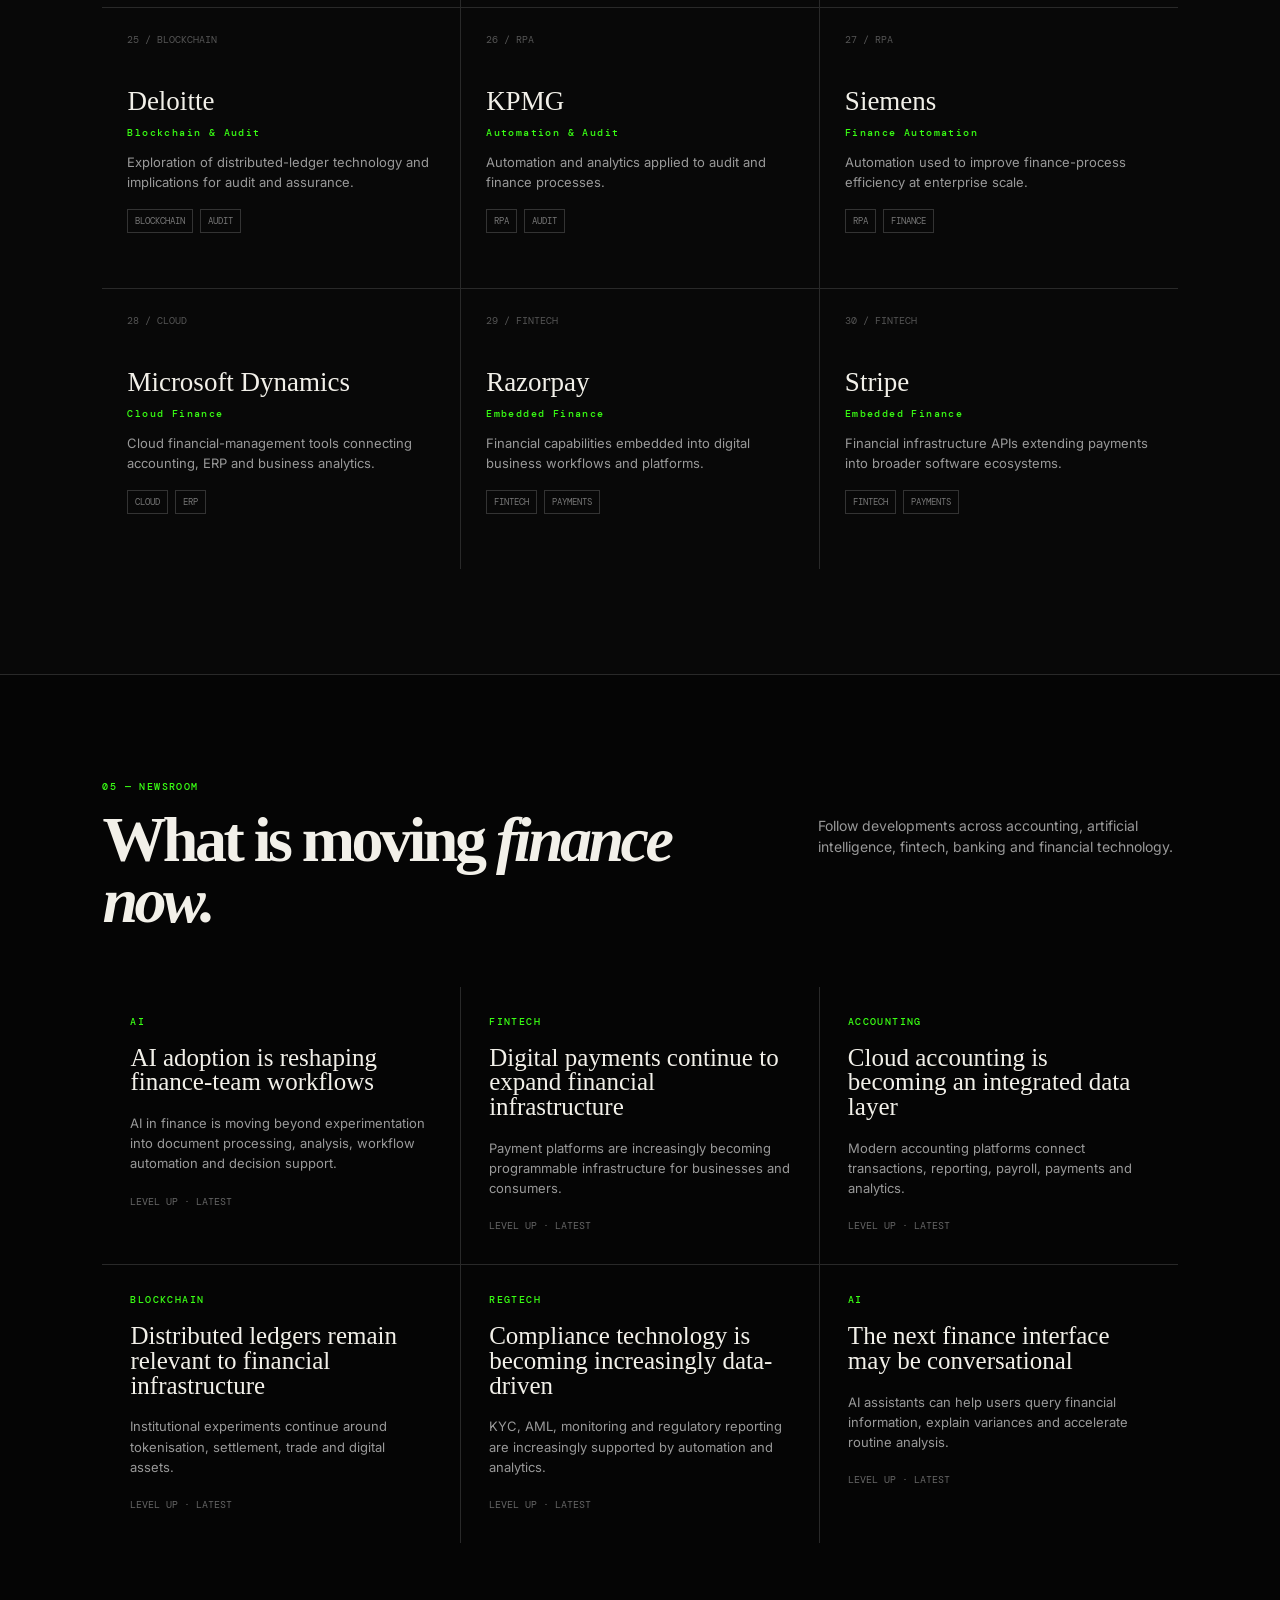
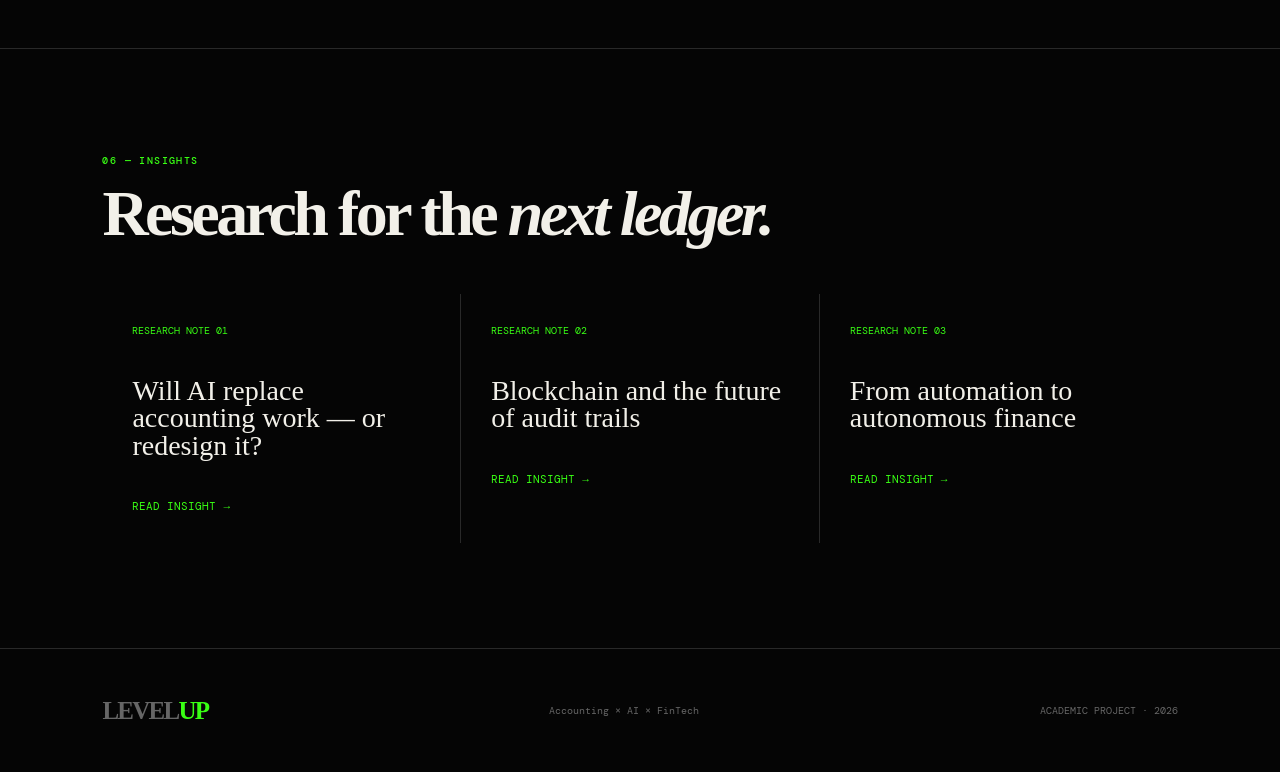
==== commit ac7301fb: "Enable floating Commerce AI panel" ====
--- a/index.html
+++ b/index.html
@@ -101,7 +101,8 @@
         <div><span>COMPUTER VISION</span><strong>Invoice & document extraction</strong></div>
         <div><span>NLP</span><strong>Contracts & regulatory research</strong></div>
       </div>
-      <div class="ai-chat-panel" aria-label="LEVEL UP Commerce AI assistant">
+      <div class="ai-chat-panel" id="aiChatPanel" aria-label="LEVEL UP Commerce AI assistant">
+        <button class="ai-chat-pip-close" id="aiChatPipClose" type="button" aria-label="Close floating chat">×</button>
         <div class="ai-chat-header">
           <div>
             <div class="eyebrow">LEVEL UP / AI DESK</div>
--- a/style.css
+++ b/style.css
@@ -2,3 +2,33 @@
 /* V6 editorial polish */
 ::selection{background:#39ff14;color:#050505}.site-header .brand{font-size:28px}.site-header nav a{transition:color .2s,opacity .2s}.site-header nav a[href="case-studies.html"]{color:#ddd}.hero{position:relative;overflow:hidden}.hero:after{content:"01";position:absolute;right:7vw;bottom:35px;font:italic 190px Georgia,serif;color:#111;z-index:0;pointer-events:none}.hero>*{position:relative;z-index:1}.hero h1{max-width:1000px}.feature{transition:background .25s}.feature:hover,.case-card:hover,.news-card:hover,.insight-grid article:hover{background:#0c0c0c}.feature-image{position:relative;overflow:hidden}.feature-image:after{content:"FINANCE / INTELLIGENCE / 2026";position:absolute;bottom:14px;left:16px;font:9px "DM Mono",monospace;color:#555}.case-card{cursor:pointer;transition:background .2s}.case-card:after{content:"VIEW CASE ↗";margin-top:18px;color:#39ff14;font:9px "DM Mono",monospace;letter-spacing:.12em;opacity:0;transition:.2s}.case-card:hover:after{opacity:1}.news-card{transition:background .2s;cursor:pointer}.market-grid div{position:relative;overflow:hidden}.market-grid strong{font-size:30px}.sparkline{position:absolute;right:18px;bottom:10px;width:58%;height:48px;opacity:.45}.sparkline polyline{fill:none;stroke:#050505;stroke-width:2}.insight-grid article{transition:background .2s}.reveal{opacity:0;transform:translateY(18px);transition:opacity .65s ease,transform .65s ease}.reveal.visible{opacity:1;transform:none}
 @media(max-width:900px){.hero:after{font-size:110px;right:15px}.market-grid div{min-height:155px}.sparkline{width:70%}}
+
+/* Commerce AI Desk */
+.ai-chat-panel{margin-top:55px;border-top:1px solid #292929;padding-top:38px}
+.ai-chat-header{display:flex;justify-content:space-between;gap:30px;align-items:flex-start}
+.ai-chat-header h3{font:600 clamp(34px,4vw,54px)/.95 Georgia,serif;letter-spacing:-.045em;margin:12px 0 0}
+.ai-chat-header h3 em{font-style:italic;color:#39FF14}
+.ai-chat-status{font:700 9px "DM Mono",monospace;letter-spacing:.14em;color:#39FF14;border:1px solid #294129;padding:8px 10px;white-space:nowrap}
+.ai-chat-intro{max-width:700px;color:#888;font-size:13px;margin:22px 0 28px}
+.ai-chat-messages{min-height:180px;max-height:390px;overflow:auto;border-top:1px solid #1f1f1f;border-bottom:1px solid #1f1f1f}
+.ai-message{padding:20px 0;border-bottom:1px solid #161616}
+.ai-message:last-child{border-bottom:0}
+.ai-message-label{display:block;color:#39FF14;font:700 9px "DM Mono",monospace;letter-spacing:.12em;margin-bottom:8px}
+.ai-message p{margin:0;color:#ddd;font-size:14px;line-height:1.7;white-space:pre-wrap}
+.ai-message-user p{color:#aaa}
+.ai-message-loading p{color:#666}
+.ai-chat-form{display:grid;grid-template-columns:minmax(0,1fr) auto;gap:10px;margin-top:18px}
+.ai-chat-form input{width:100%;background:#111;border:1px solid #333;color:#fff;padding:14px 15px;outline:none;font-size:13px}
+.ai-chat-form input:focus{border-color:#39FF14}
+.ai-chat-form button{background:#39FF14;border:0;color:#050505;padding:0 20px;font:700 10px "DM Mono",monospace;letter-spacing:.08em;cursor:pointer}
+.ai-chat-form button:disabled{opacity:.45;cursor:wait}
+.ai-chat-note{margin-top:10px;color:#555;font:9px "DM Mono",monospace;letter-spacing:.04em}
+@media(max-width:900px){.ai-chat-header{display:block}.ai-chat-status{display:inline-block;margin-top:18px}.ai-chat-form{grid-template-columns:1fr}.ai-chat-form button{height:44px}}
+
+/* Commerce AI picture-in-picture mode */
+.ai-chat-panel.chat-pip{position:fixed;right:24px;bottom:24px;width:min(430px,calc(100vw - 48px));max-height:min(650px,calc(100vh - 110px));margin:0;padding:22px;background:#080808;border:1px solid #333;box-shadow:0 24px 70px rgba(0,0,0,.65);z-index:1000;overflow:auto}
+.ai-chat-panel.chat-pip .ai-chat-messages{max-height:270px}
+.ai-chat-pip-close{display:none}
+.chat-pip .ai-chat-pip-close{display:block;position:absolute;right:16px;top:13px;border:0;background:none;color:#777;font-size:22px;cursor:pointer}
+.chat-pip .ai-chat-pip-close:hover{color:#39FF14}
+@media(max-width:900px){.ai-chat-panel.chat-pip{right:12px;bottom:12px;width:calc(100vw - 24px);max-height:calc(100vh - 80px)}.ai-chat-panel.chat-pip .ai-chat-messages{max-height:240px}}
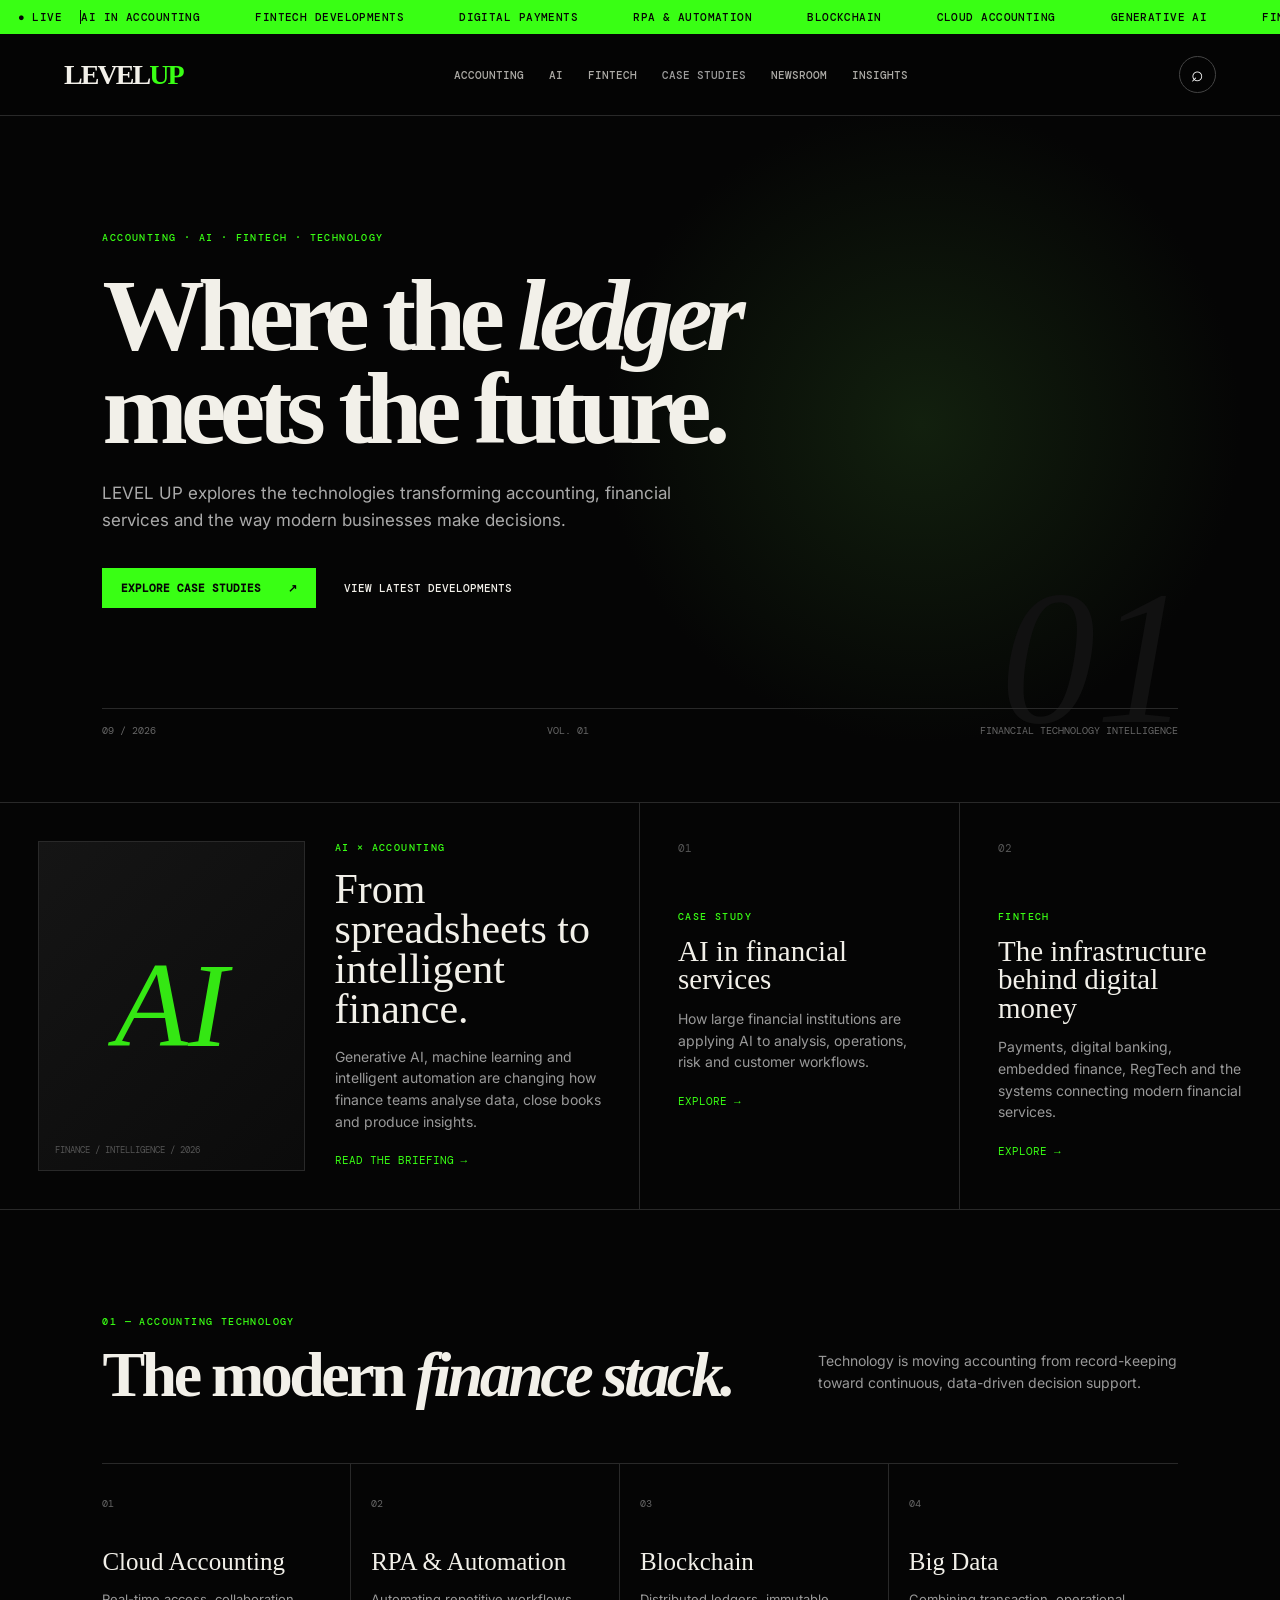
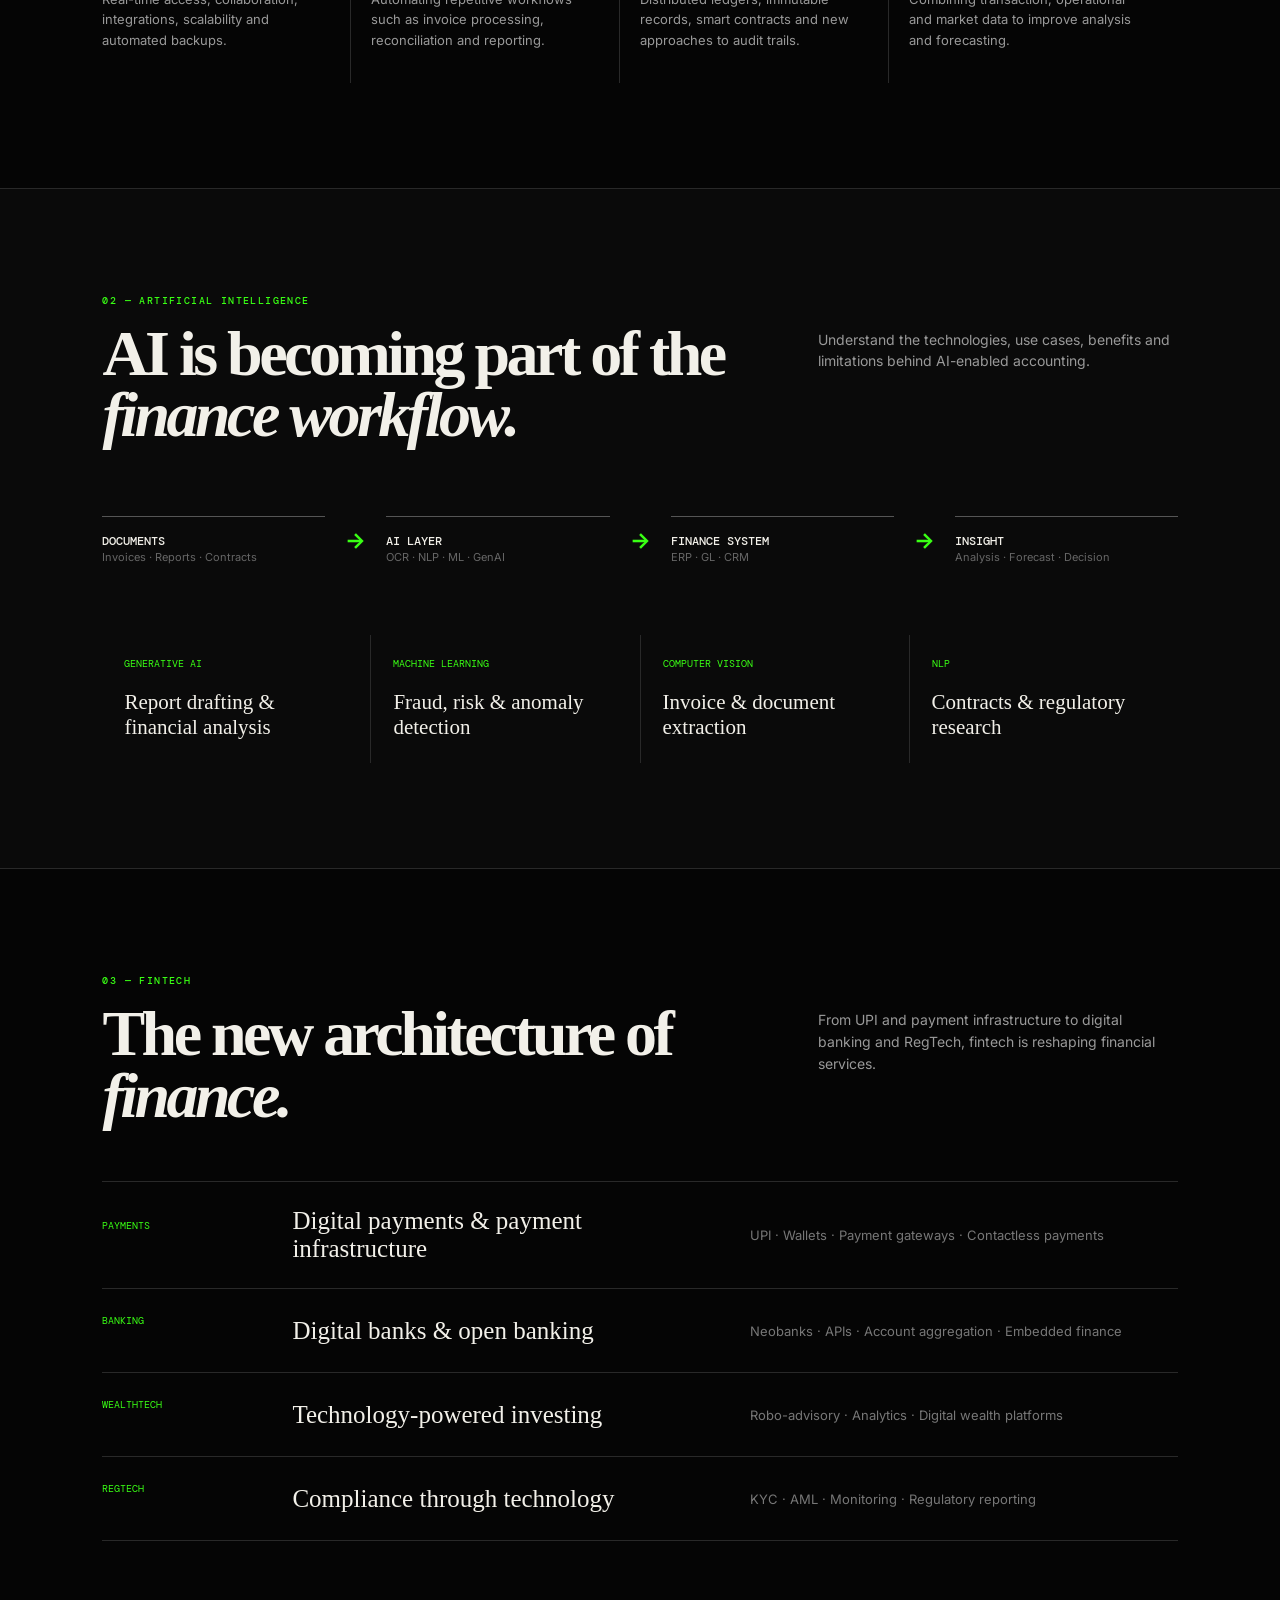
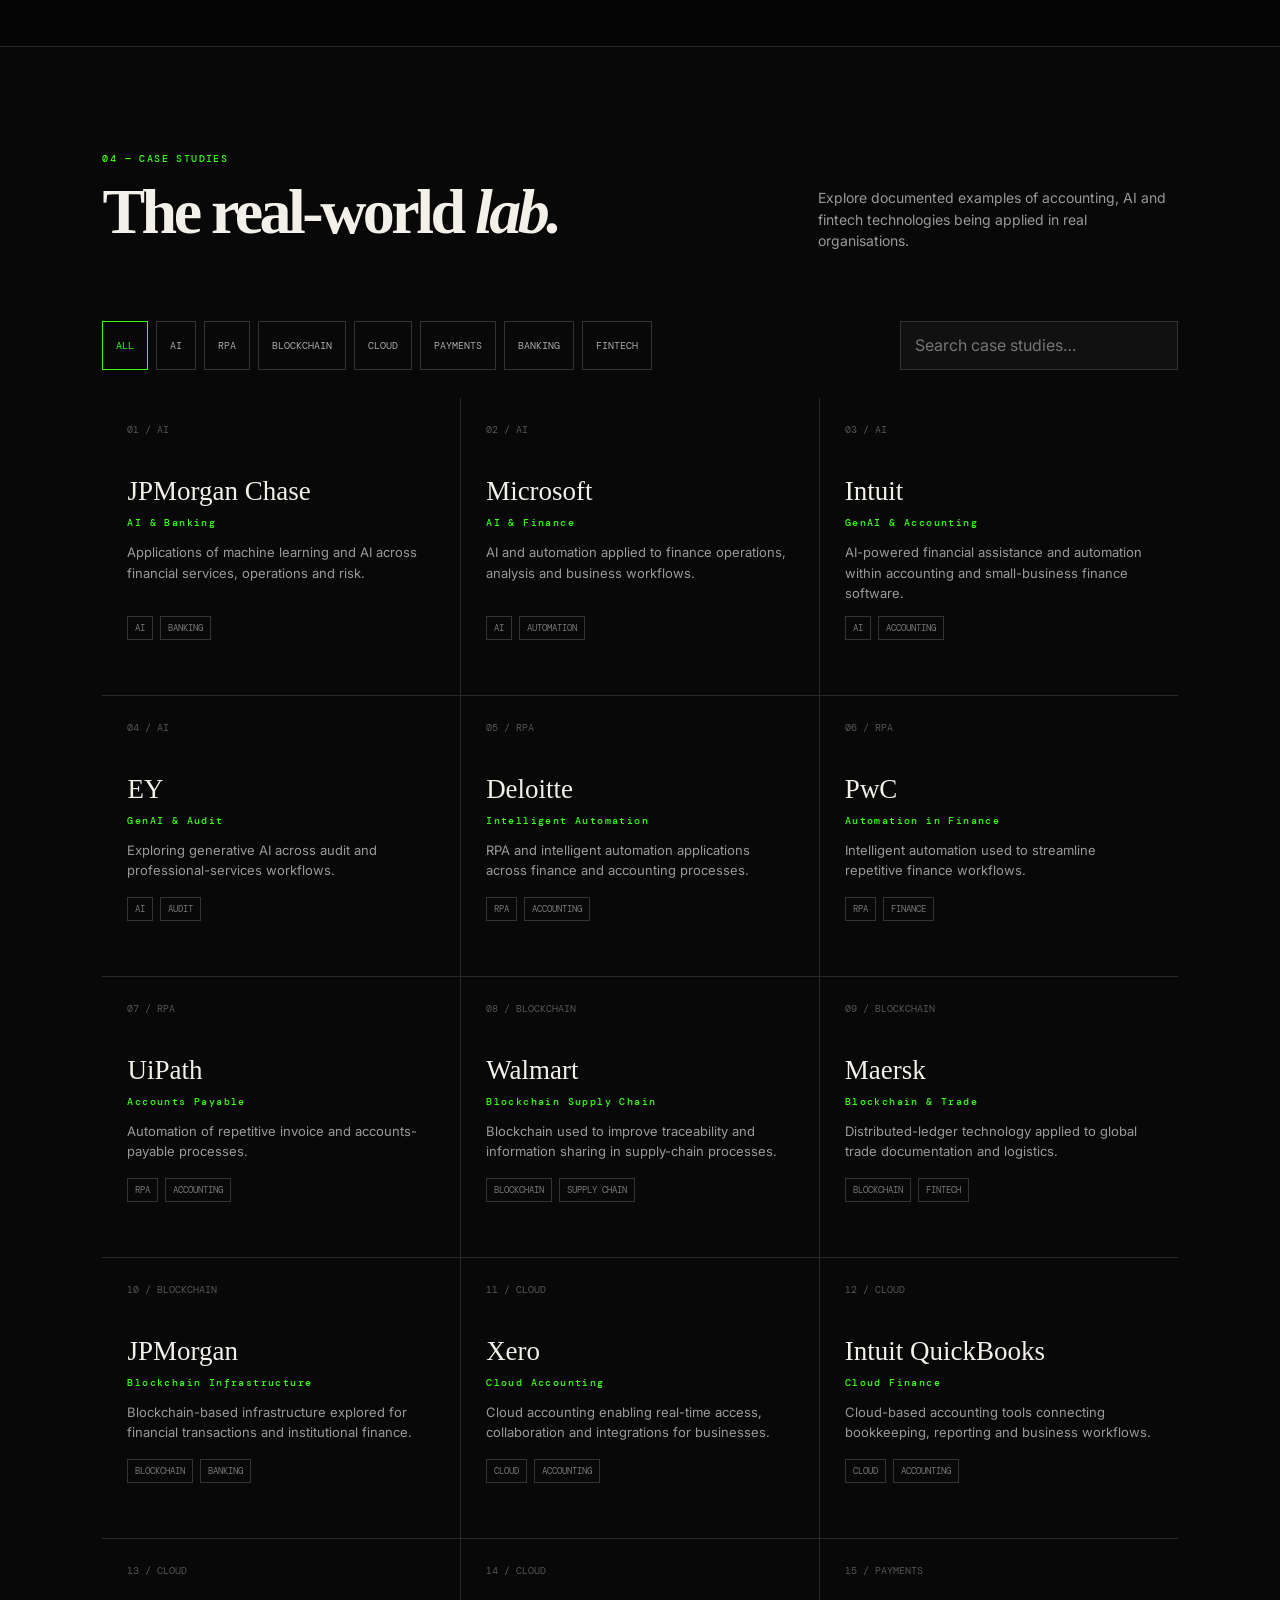
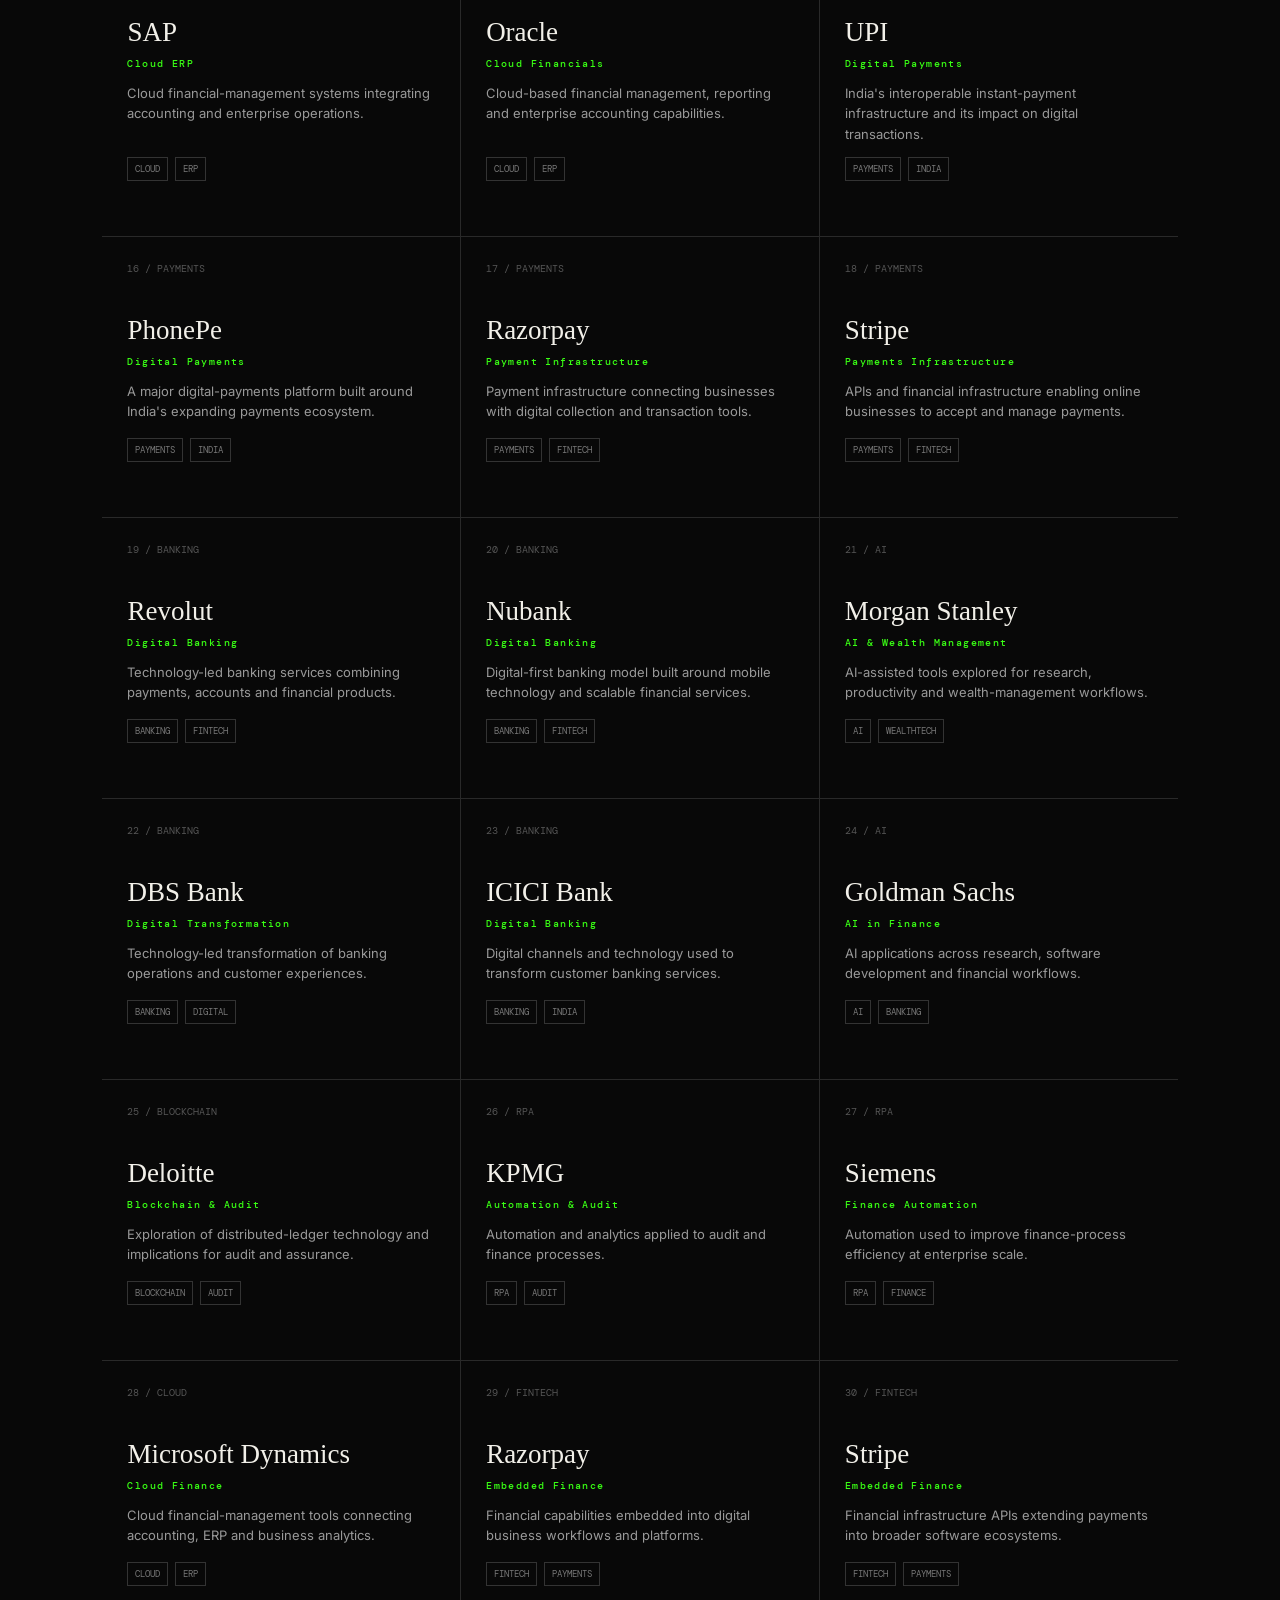
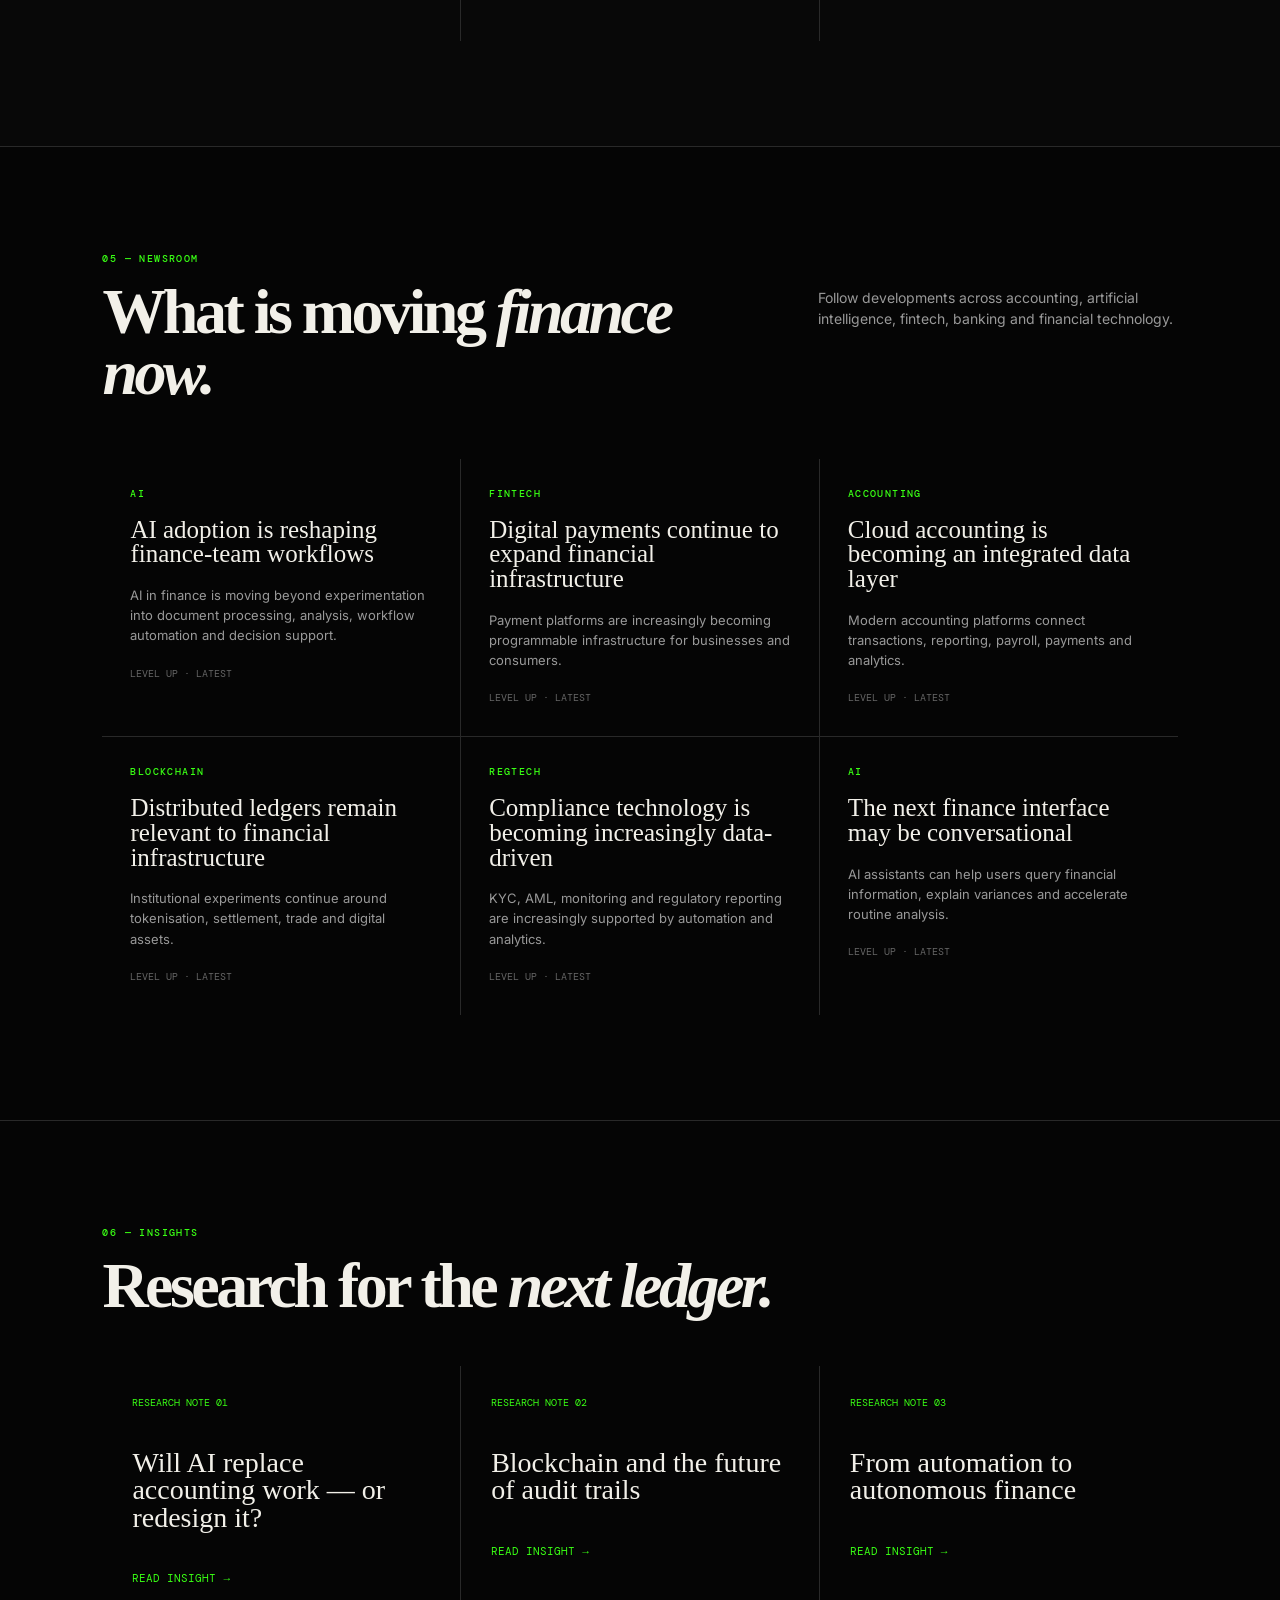
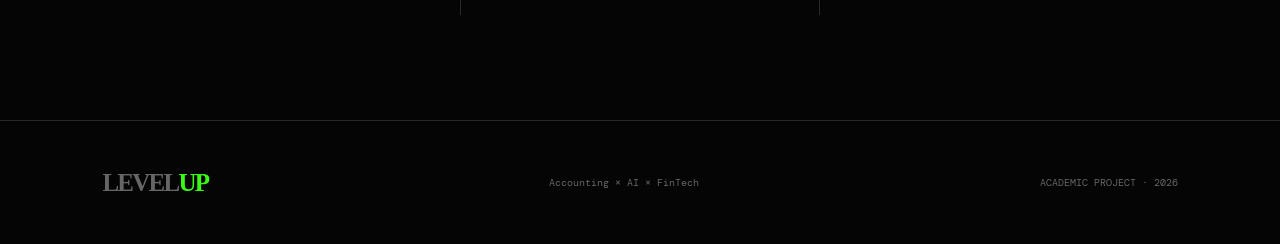
==== commit dcb11ff2: "Remove Commerce AI chatbot" ====
--- a/index.html
+++ b/index.html
@@ -101,28 +101,6 @@
         <div><span>COMPUTER VISION</span><strong>Invoice & document extraction</strong></div>
         <div><span>NLP</span><strong>Contracts & regulatory research</strong></div>
       </div>
-      <div class="ai-chat-panel" id="aiChatPanel" aria-label="LEVEL UP Commerce AI assistant">
-        <button class="ai-chat-pip-close" id="aiChatPipClose" type="button" aria-label="Close floating chat">×</button>
-        <div class="ai-chat-header">
-          <div>
-            <div class="eyebrow">LEVEL UP / AI DESK</div>
-            <h3>Ask the <em>Commerce Desk.</em></h3>
-          </div>
-          <span class="ai-chat-status">COMMERCE ONLY</span>
-        </div>
-        <p class="ai-chat-intro">Ask about accounting, economics, finance, business, taxation, banking, fintech, auditing, markets or commerce technology.</p>
-        <div class="ai-chat-messages" id="aiChatMessages" aria-live="polite">
-          <div class="ai-message ai-message-bot">
-            <span class="ai-message-label">LEVEL UP AI</span>
-            <p>Ask me anything related to commerce. I will keep the conversation focused on business, finance, accounting and related fields.</p>
-          </div>
-        </div>
-        <form class="ai-chat-form" id="aiChatForm">
-          <input id="aiChatInput" type="text" maxlength="1200" autocomplete="off" placeholder="Ask a commerce question…" aria-label="Ask a commerce question" required>
-          <button type="submit">ASK ↗</button>
-        </form>
-        <div class="ai-chat-note">Questions outside commerce are automatically filtered.</div>
-      </div>
     </section>
 
     <section class="section" id="fintech">
@@ -180,6 +158,5 @@
   </dialog>
 
   <script src="script.js"></script>
-  <script src="ai-chat.js"></script>
 </body>
 </html>
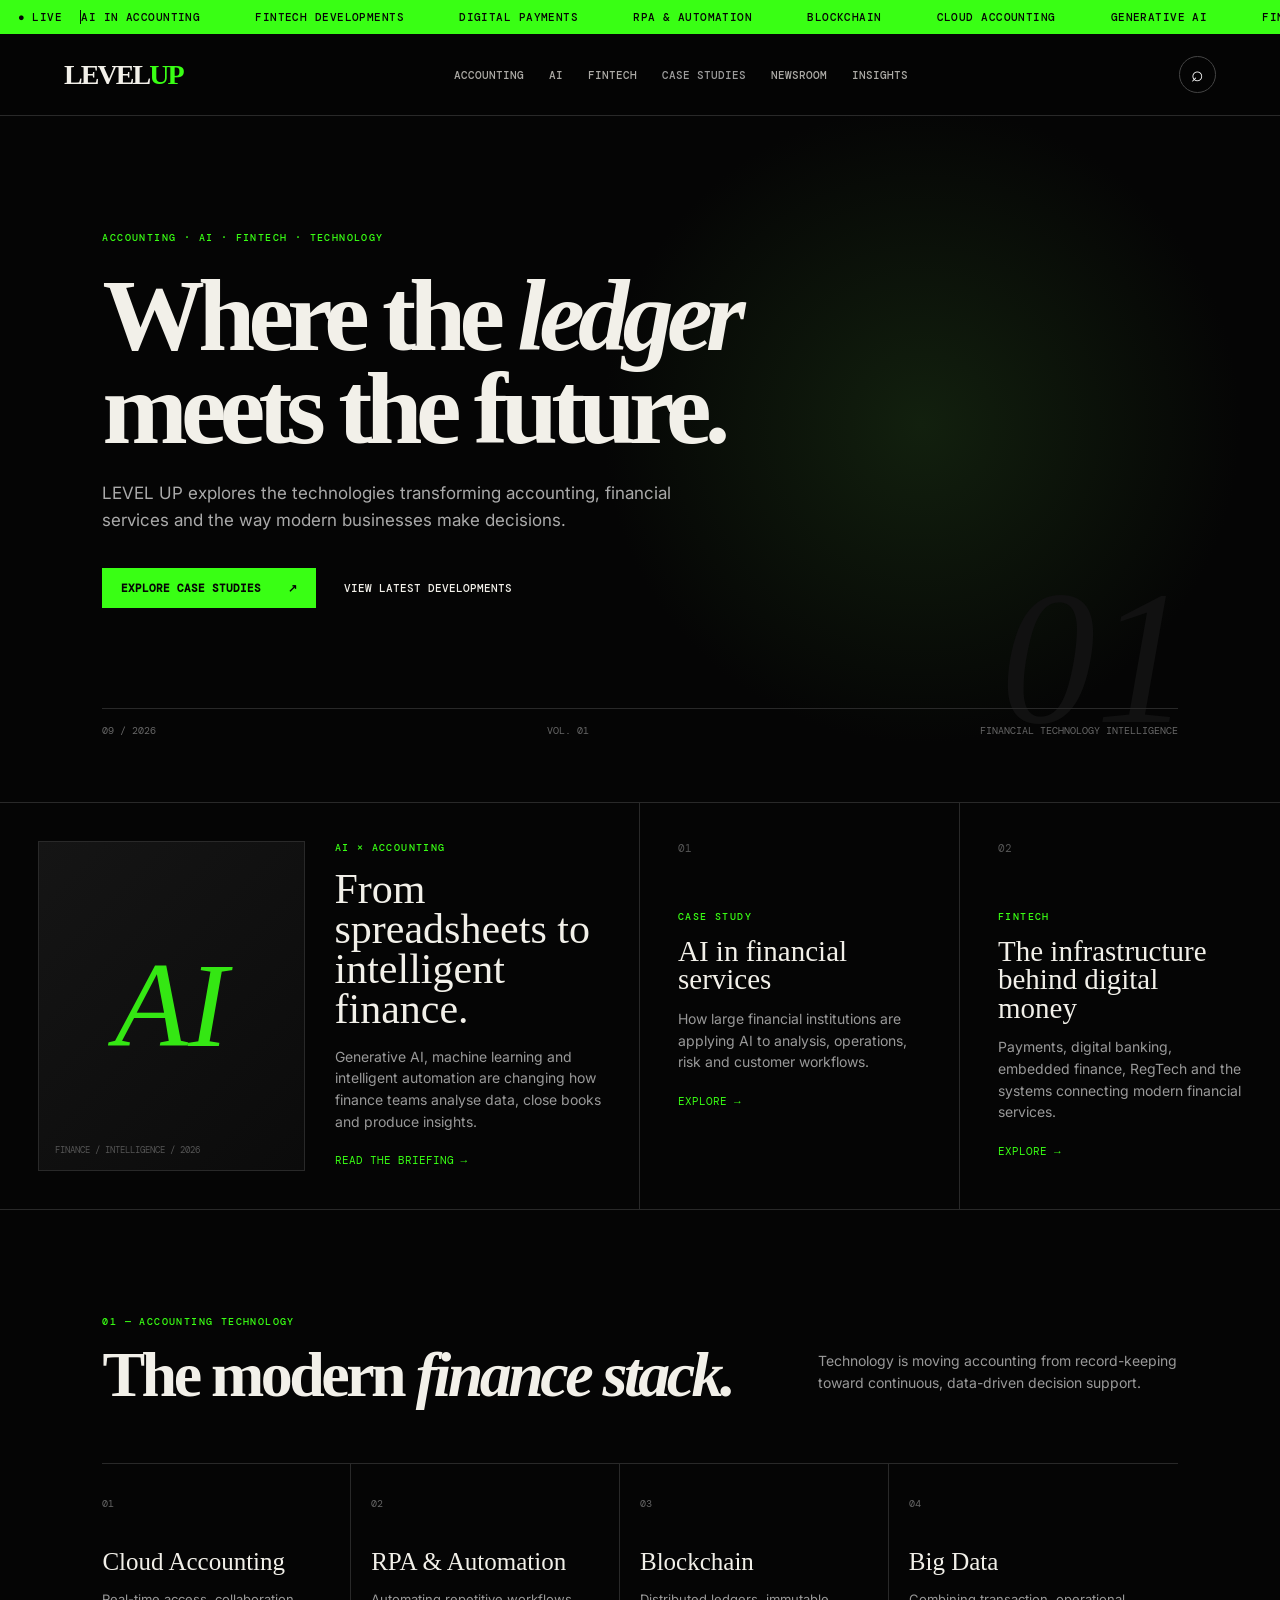
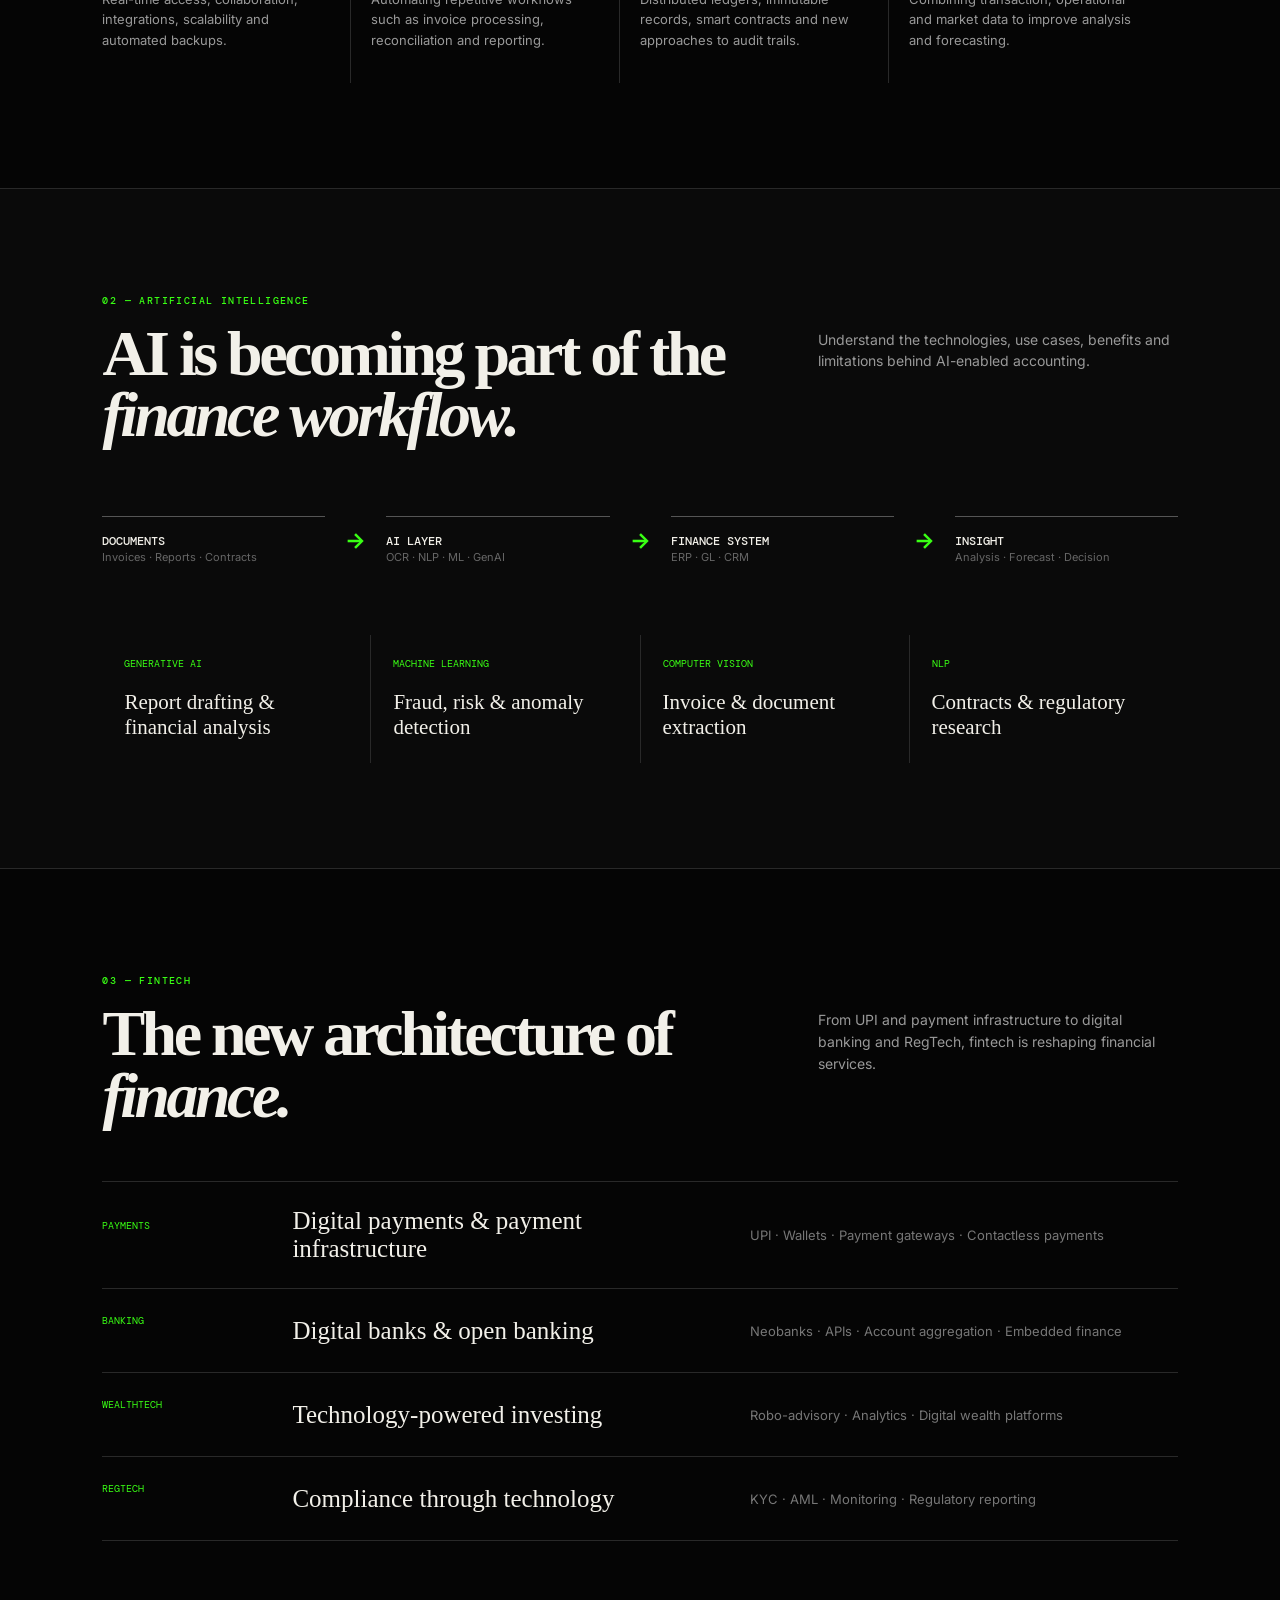
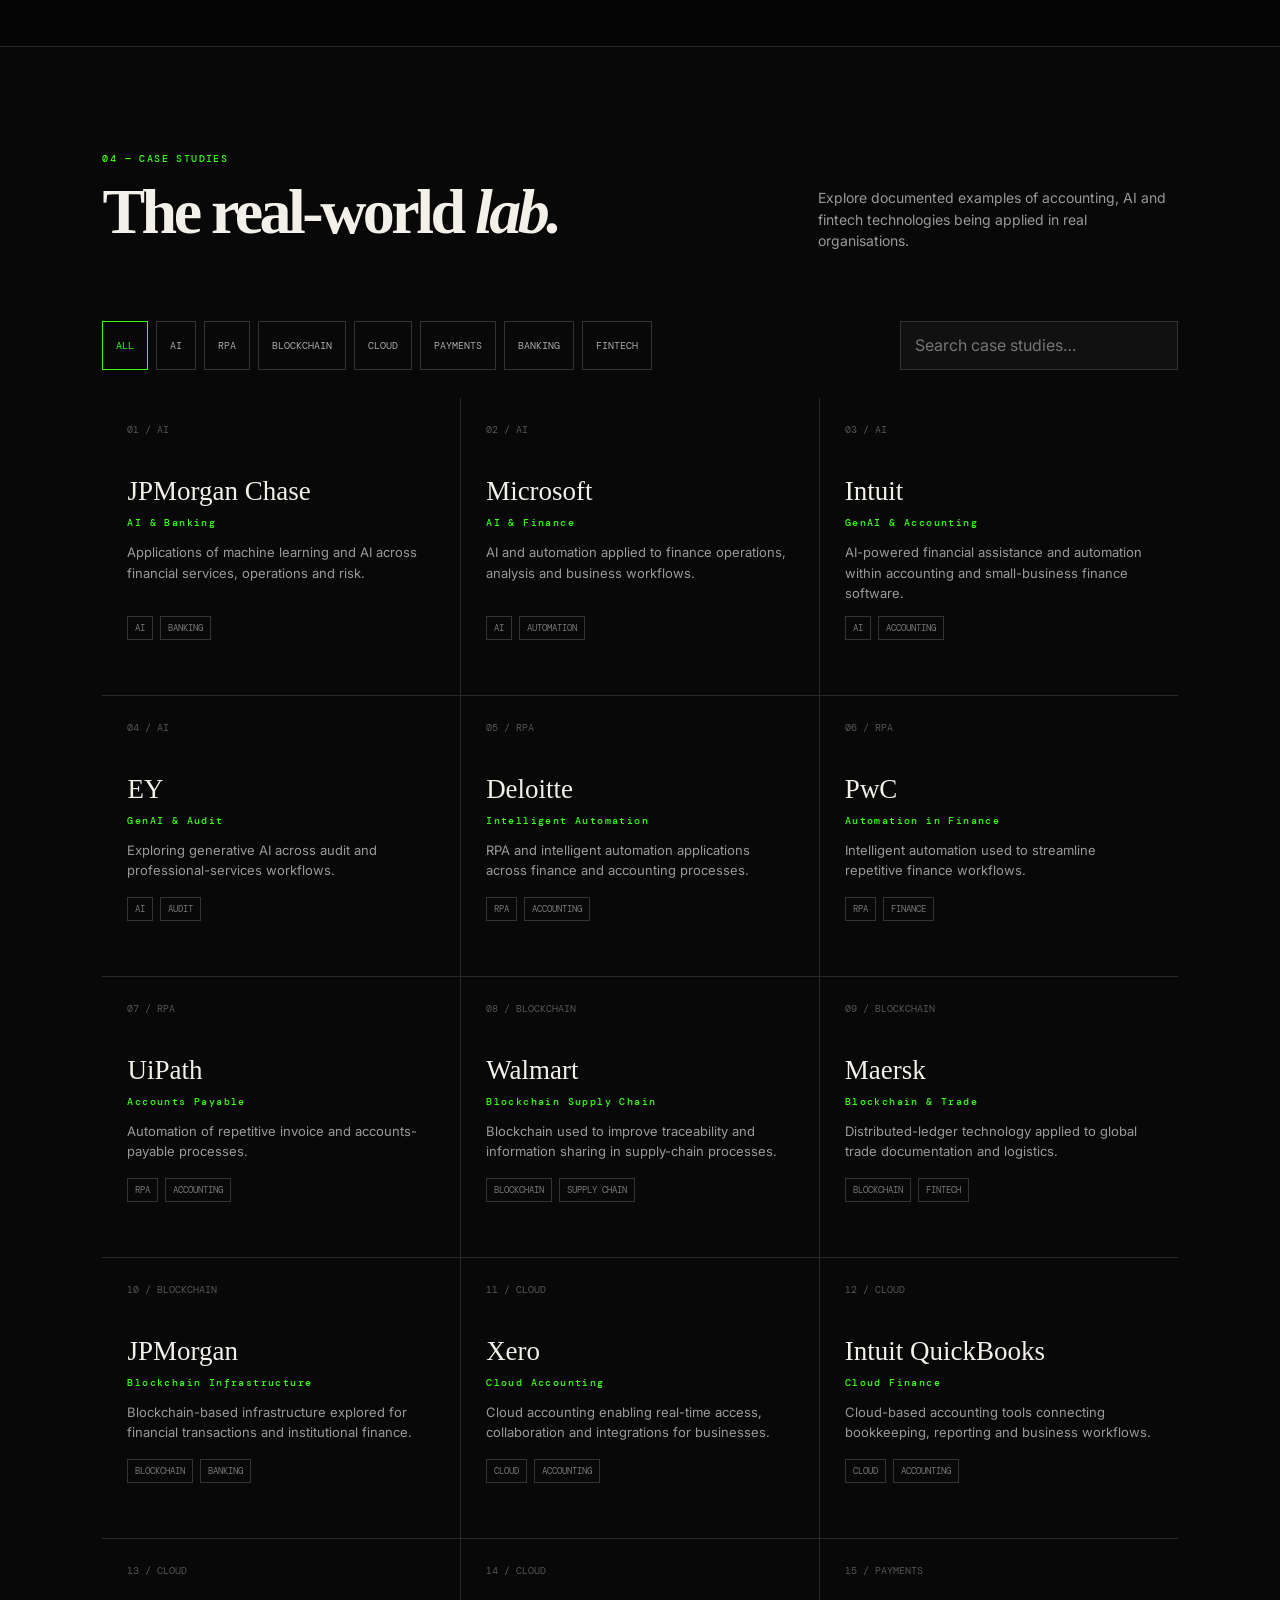
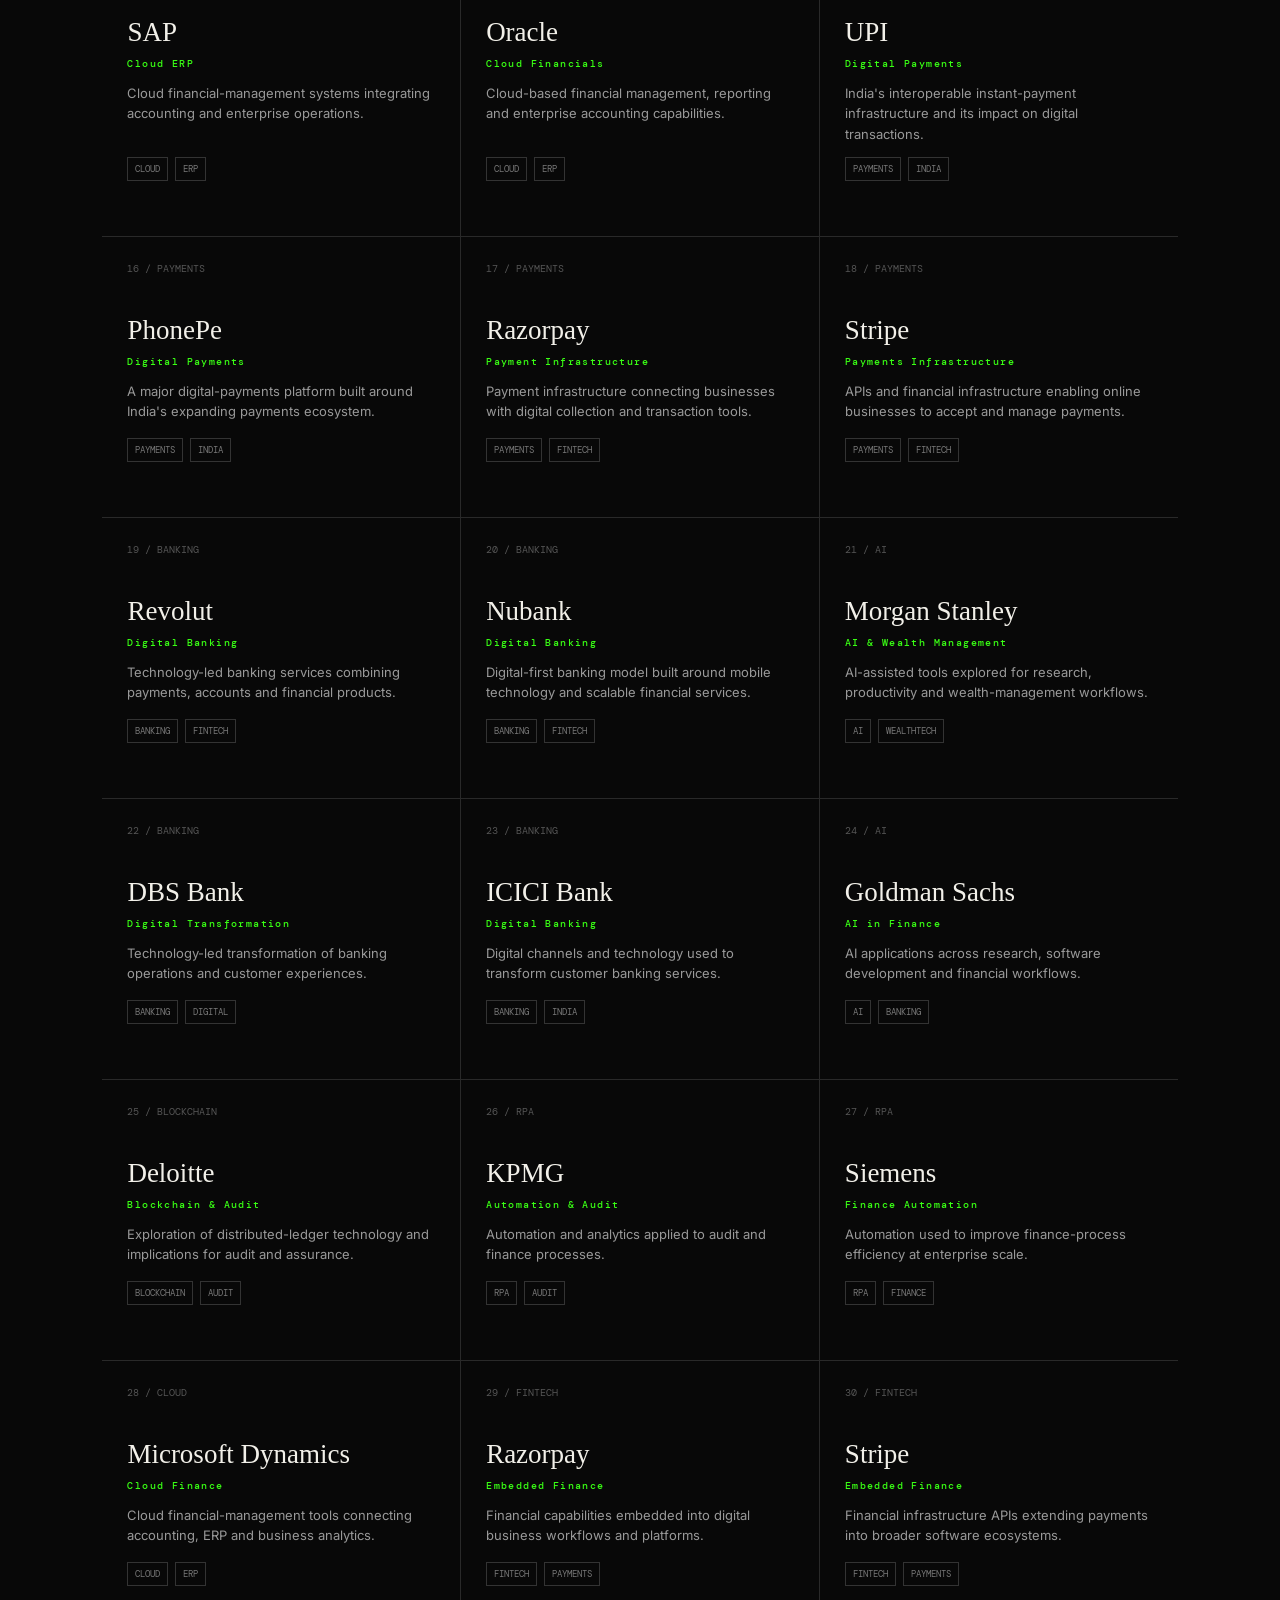
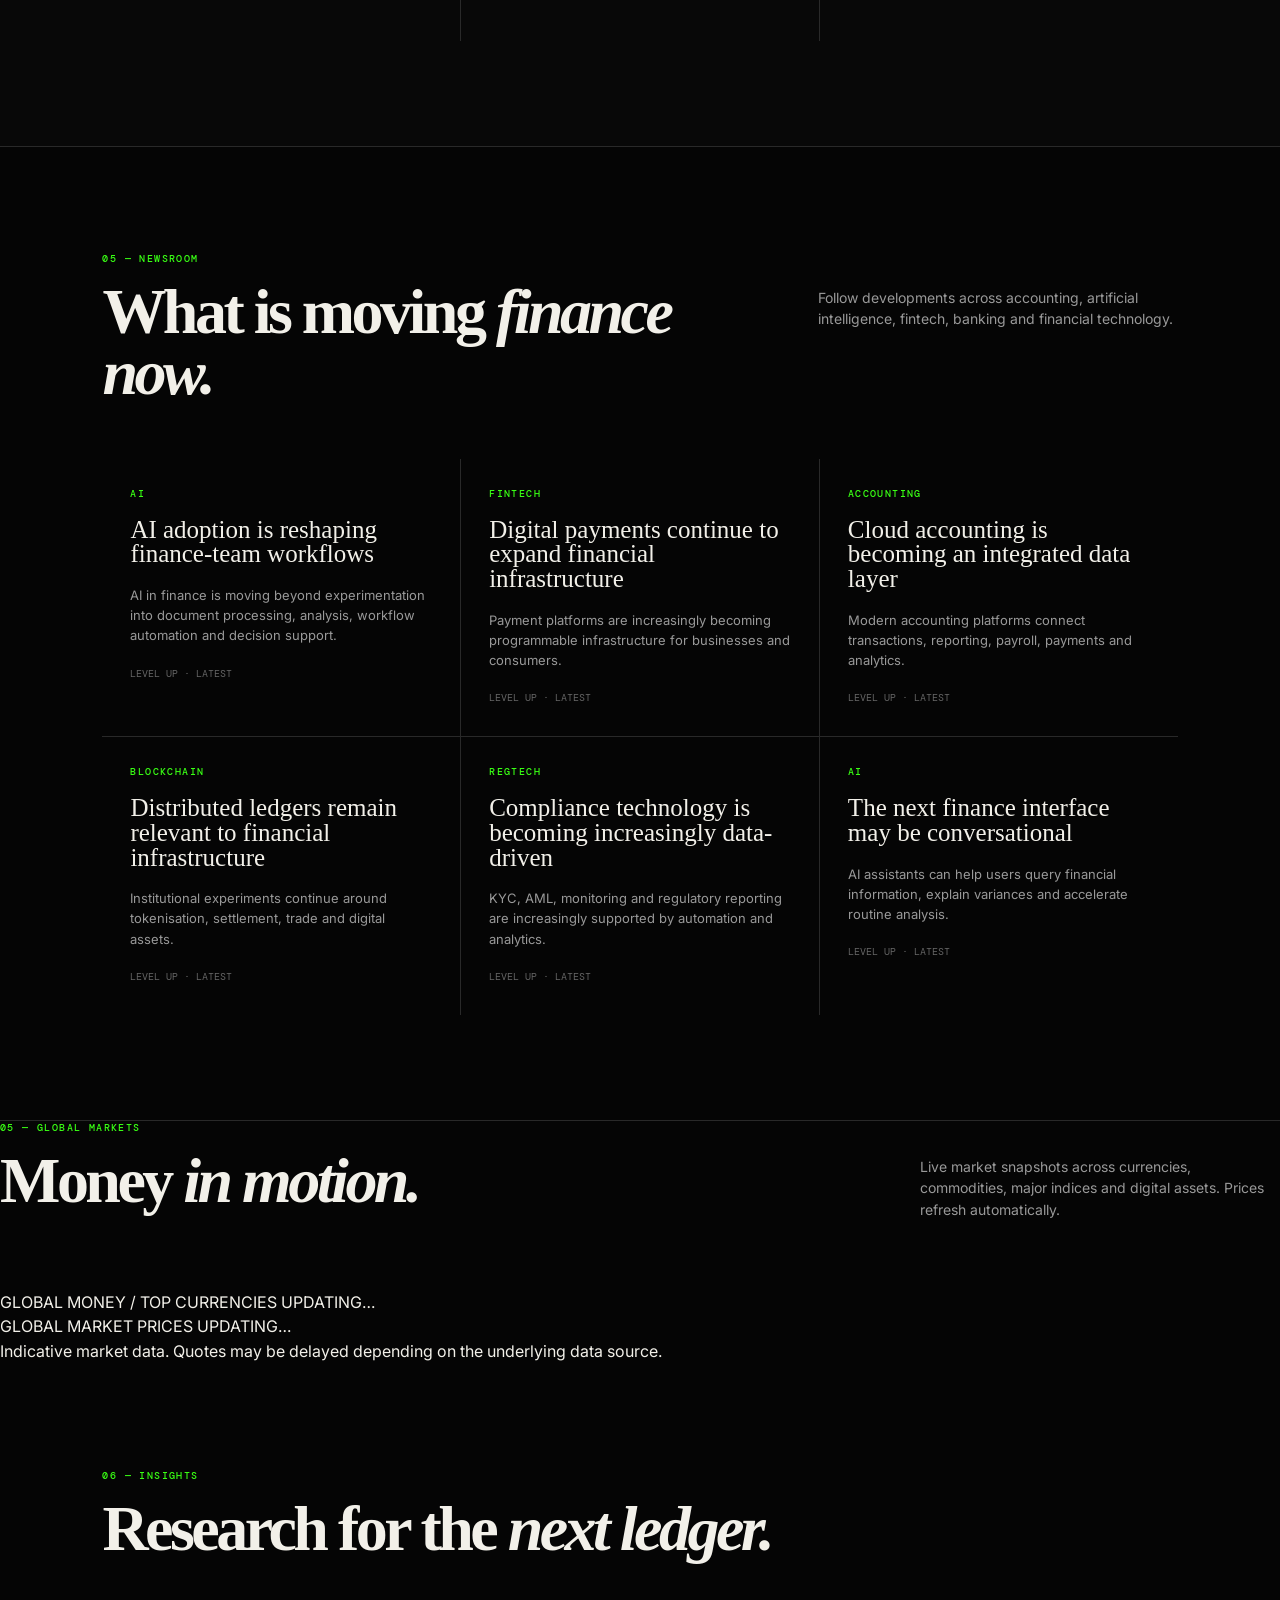
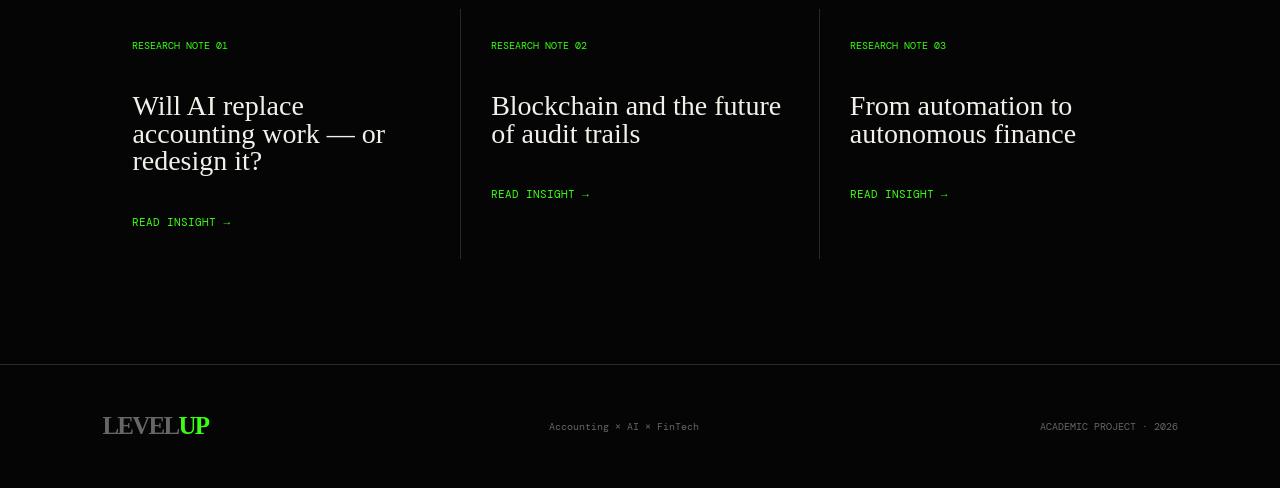
==== commit b2b7eb71: "Add live global markets to homepage" ====
--- a/index.html
+++ b/index.html
@@ -133,6 +133,30 @@
       <div class="news-grid" id="newsGrid"></div>
     </section>
 
+    
+    <section class="live-markets" id="markets">
+      <div class="section-head">
+        <div>
+          <div class="eyebrow">05 — GLOBAL MARKETS</div>
+          <h2>Money <em>in motion.</em></h2>
+        </div>
+        <p>Live market snapshots across currencies, commodities, major indices and digital assets. Prices refresh automatically.</p>
+      </div>
+
+      <div class="market-board-head">
+        <span>GLOBAL MONEY / TOP CURRENCIES</span>
+        <span id="moneyUpdated">UPDATING…</span>
+      </div>
+      <div class="money-grid" id="moneyGrid"></div>
+
+      <div class="market-board-head market-board-head-spaced">
+        <span>GLOBAL MARKET PRICES</span>
+        <span id="marketsUpdated">UPDATING…</span>
+      </div>
+      <div class="global-market-grid" id="globalMarketGrid"></div>
+      <div class="market-disclaimer">Indicative market data. Quotes may be delayed depending on the underlying data source.</div>
+    </section>
+
     <section class="section insights" id="insights">
       <div class="eyebrow">06 — INSIGHTS</div>
       <h2>Research for the <em>next ledger.</em></h2>
@@ -158,5 +182,6 @@
   </dialog>
 
   <script src="script.js"></script>
+  <script src="markets.js"></script>
 </body>
 </html>
--- a/style.css
+++ b/style.css
@@ -3,32 +3,7 @@
 ::selection{background:#39ff14;color:#050505}.site-header .brand{font-size:28px}.site-header nav a{transition:color .2s,opacity .2s}.site-header nav a[href="case-studies.html"]{color:#ddd}.hero{position:relative;overflow:hidden}.hero:after{content:"01";position:absolute;right:7vw;bottom:35px;font:italic 190px Georgia,serif;color:#111;z-index:0;pointer-events:none}.hero>*{position:relative;z-index:1}.hero h1{max-width:1000px}.feature{transition:background .25s}.feature:hover,.case-card:hover,.news-card:hover,.insight-grid article:hover{background:#0c0c0c}.feature-image{position:relative;overflow:hidden}.feature-image:after{content:"FINANCE / INTELLIGENCE / 2026";position:absolute;bottom:14px;left:16px;font:9px "DM Mono",monospace;color:#555}.case-card{cursor:pointer;transition:background .2s}.case-card:after{content:"VIEW CASE ↗";margin-top:18px;color:#39ff14;font:9px "DM Mono",monospace;letter-spacing:.12em;opacity:0;transition:.2s}.case-card:hover:after{opacity:1}.news-card{transition:background .2s;cursor:pointer}.market-grid div{position:relative;overflow:hidden}.market-grid strong{font-size:30px}.sparkline{position:absolute;right:18px;bottom:10px;width:58%;height:48px;opacity:.45}.sparkline polyline{fill:none;stroke:#050505;stroke-width:2}.insight-grid article{transition:background .2s}.reveal{opacity:0;transform:translateY(18px);transition:opacity .65s ease,transform .65s ease}.reveal.visible{opacity:1;transform:none}
 @media(max-width:900px){.hero:after{font-size:110px;right:15px}.market-grid div{min-height:155px}.sparkline{width:70%}}
 
-/* Commerce AI Desk */
-.ai-chat-panel{margin-top:55px;border-top:1px solid #292929;padding-top:38px}
-.ai-chat-header{display:flex;justify-content:space-between;gap:30px;align-items:flex-start}
-.ai-chat-header h3{font:600 clamp(34px,4vw,54px)/.95 Georgia,serif;letter-spacing:-.045em;margin:12px 0 0}
-.ai-chat-header h3 em{font-style:italic;color:#39FF14}
-.ai-chat-status{font:700 9px "DM Mono",monospace;letter-spacing:.14em;color:#39FF14;border:1px solid #294129;padding:8px 10px;white-space:nowrap}
-.ai-chat-intro{max-width:700px;color:#888;font-size:13px;margin:22px 0 28px}
-.ai-chat-messages{min-height:180px;max-height:390px;overflow:auto;border-top:1px solid #1f1f1f;border-bottom:1px solid #1f1f1f}
-.ai-message{padding:20px 0;border-bottom:1px solid #161616}
-.ai-message:last-child{border-bottom:0}
-.ai-message-label{display:block;color:#39FF14;font:700 9px "DM Mono",monospace;letter-spacing:.12em;margin-bottom:8px}
-.ai-message p{margin:0;color:#ddd;font-size:14px;line-height:1.7;white-space:pre-wrap}
-.ai-message-user p{color:#aaa}
-.ai-message-loading p{color:#666}
-.ai-chat-form{display:grid;grid-template-columns:minmax(0,1fr) auto;gap:10px;margin-top:18px}
-.ai-chat-form input{width:100%;background:#111;border:1px solid #333;color:#fff;padding:14px 15px;outline:none;font-size:13px}
-.ai-chat-form input:focus{border-color:#39FF14}
-.ai-chat-form button{background:#39FF14;border:0;color:#050505;padding:0 20px;font:700 10px "DM Mono",monospace;letter-spacing:.08em;cursor:pointer}
-.ai-chat-form button:disabled{opacity:.45;cursor:wait}
-.ai-chat-note{margin-top:10px;color:#555;font:9px "DM Mono",monospace;letter-spacing:.04em}
-@media(max-width:900px){.ai-chat-header{display:block}.ai-chat-status{display:inline-block;margin-top:18px}.ai-chat-form{grid-template-columns:1fr}.ai-chat-form button{height:44px}}
-
-/* Commerce AI picture-in-picture mode */
-.ai-chat-panel.chat-pip{position:fixed;right:24px;bottom:24px;width:min(430px,calc(100vw - 48px));max-height:min(650px,calc(100vh - 110px));margin:0;padding:22px;background:#080808;border:1px solid #333;box-shadow:0 24px 70px rgba(0,0,0,.65);z-index:1000;overflow:auto}
-.ai-chat-panel.chat-pip .ai-chat-messages{max-height:270px}
-.ai-chat-pip-close{display:none}
-.chat-pip .ai-chat-pip-close{display:block;position:absolute;right:16px;top:13px;border:0;background:none;color:#777;font-size:22px;cursor:pointer}
-.chat-pip .ai-chat-pip-close:hover{color:#39FF14}
-@media(max-width:900px){.ai-chat-panel.chat-pip{right:12px;bottom:12px;width:calc(100vw - 24px);max-height:calc(100vh - 80px)}.ai-chat-panel.chat-pip .ai-chat-messages{max-height:240px}}
+/* LEVEL UP custom pointer */
+body{cursor:url("cursor.svg") 8 8, auto}
+a,button,.button,.text-link,.case-card,.news-card,.filter,.search-btn{cursor:url("cursor-pointer.svg") 8 8, pointer}
+a:hover,button:hover,.button:hover,.text-link:hover,.case-card:hover,.news-card:hover,.filter:hover,.search-btn:hover{cursor:url("cursor-active.svg") 8 8, pointer}
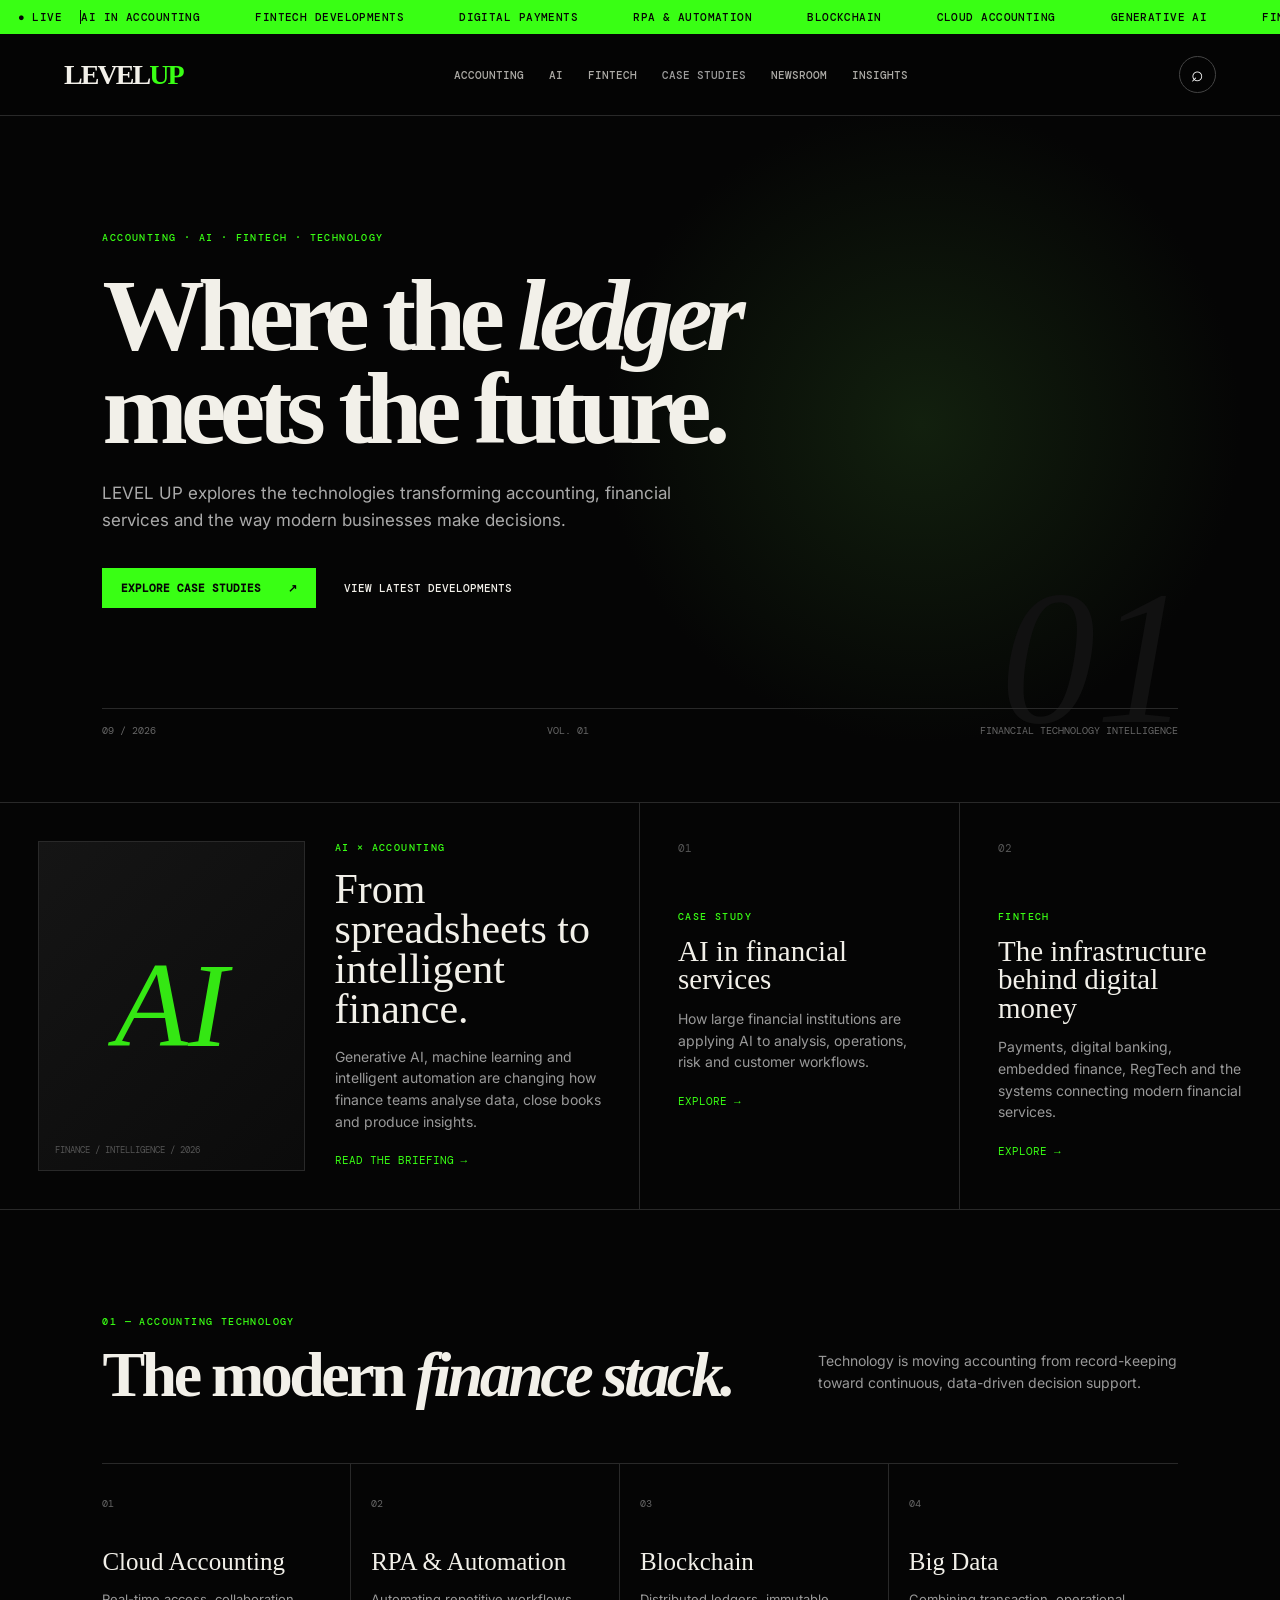
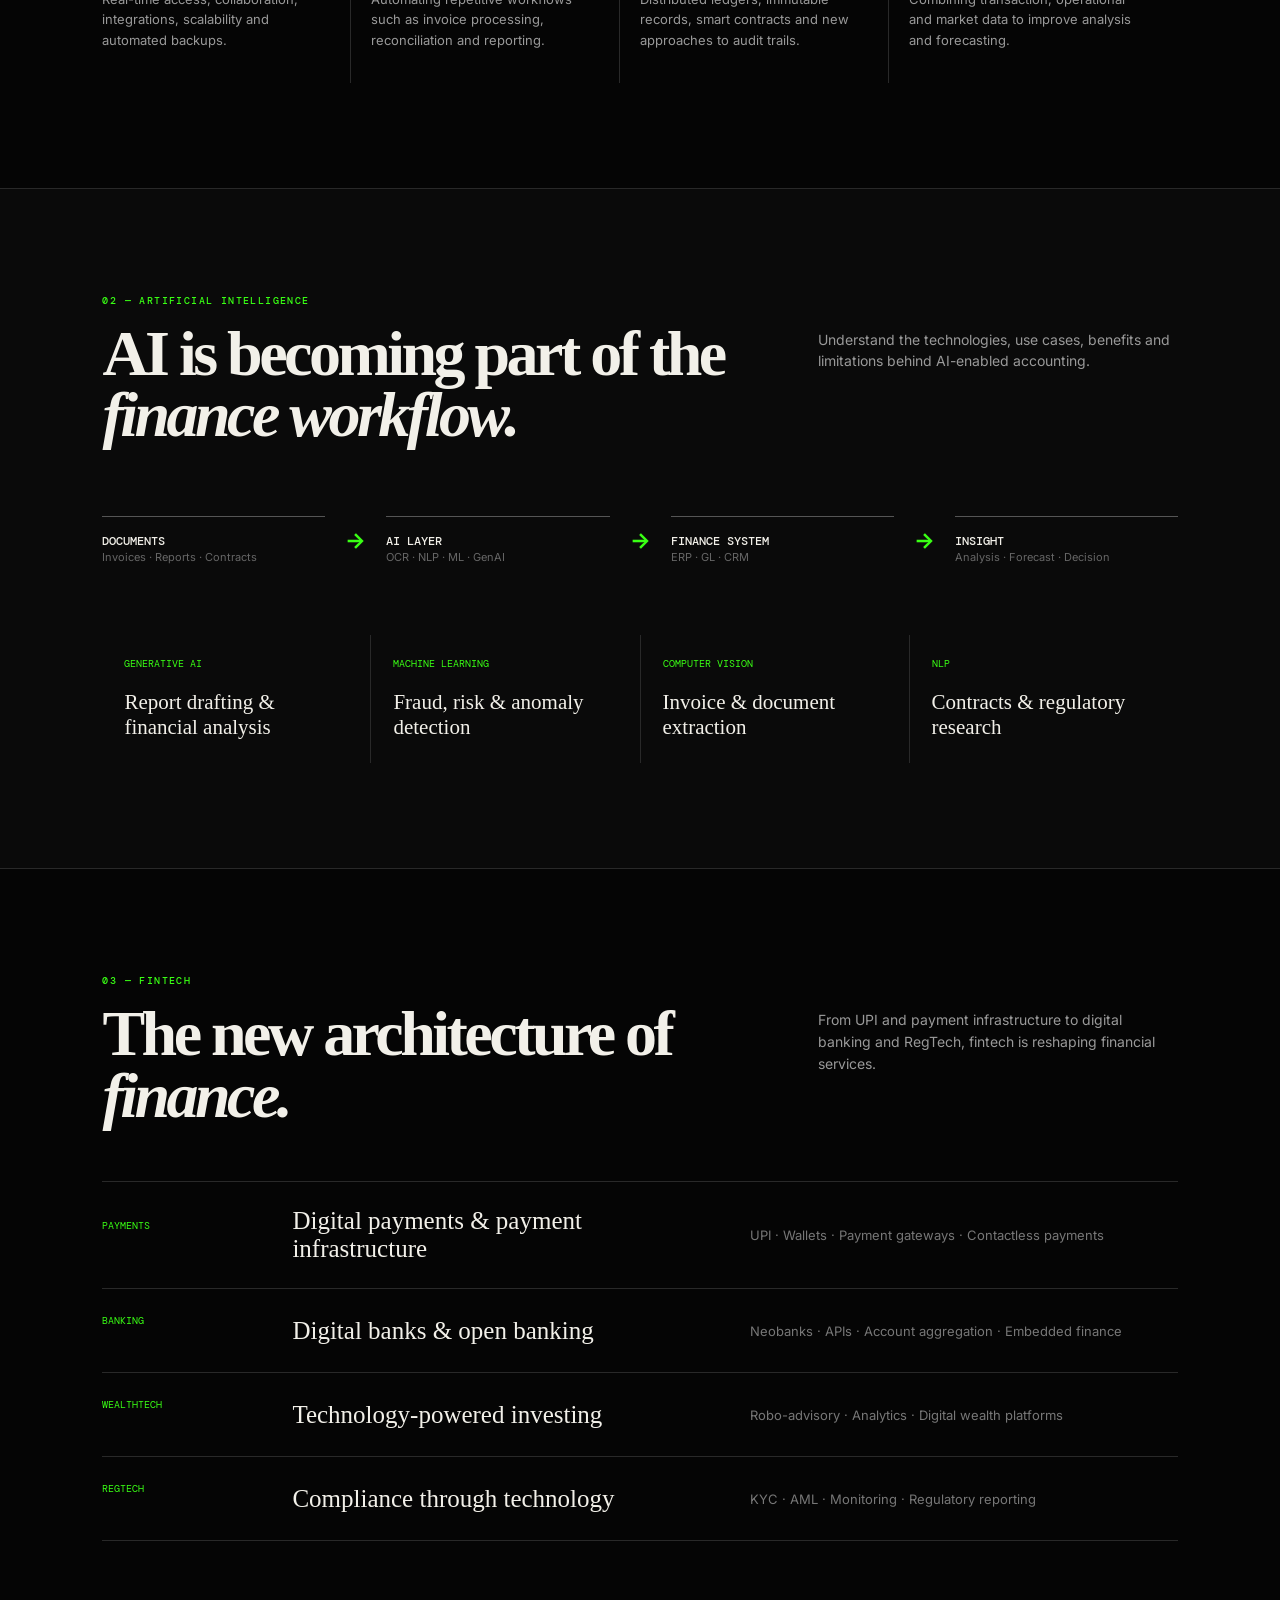
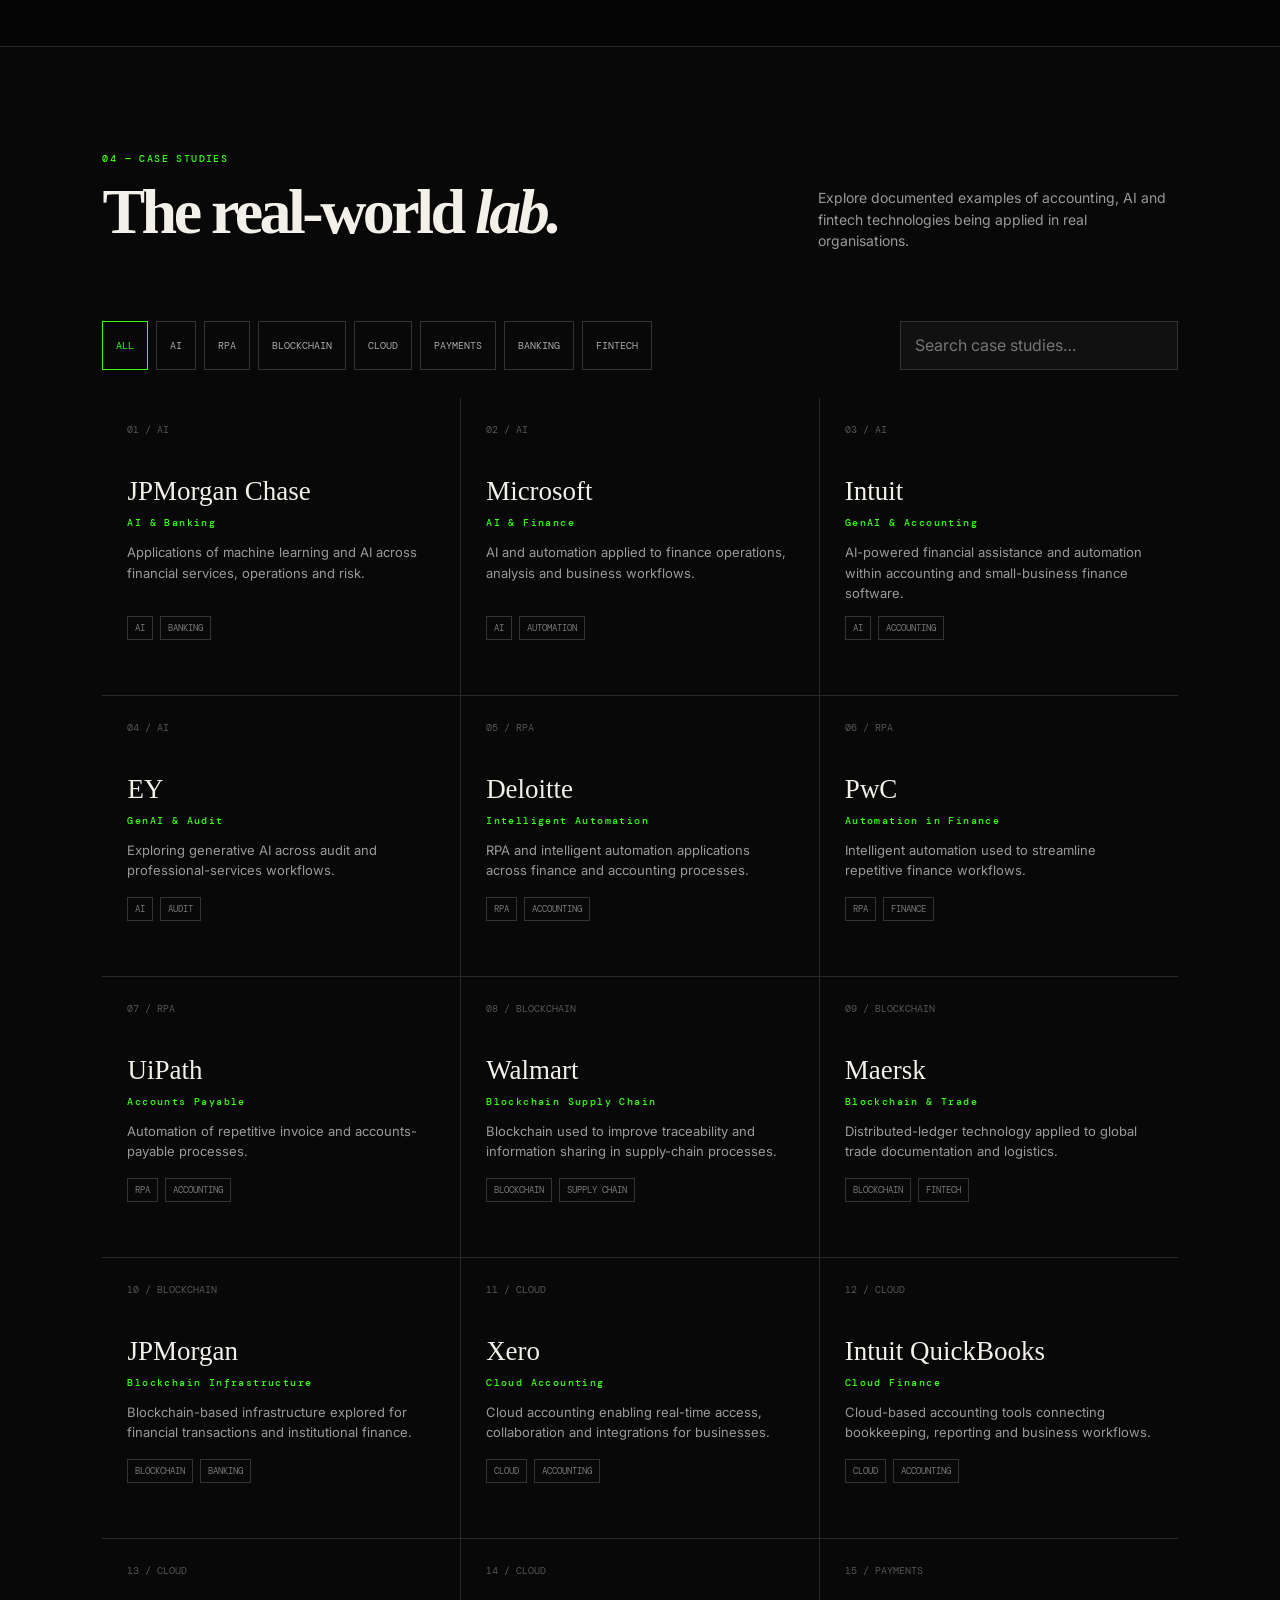
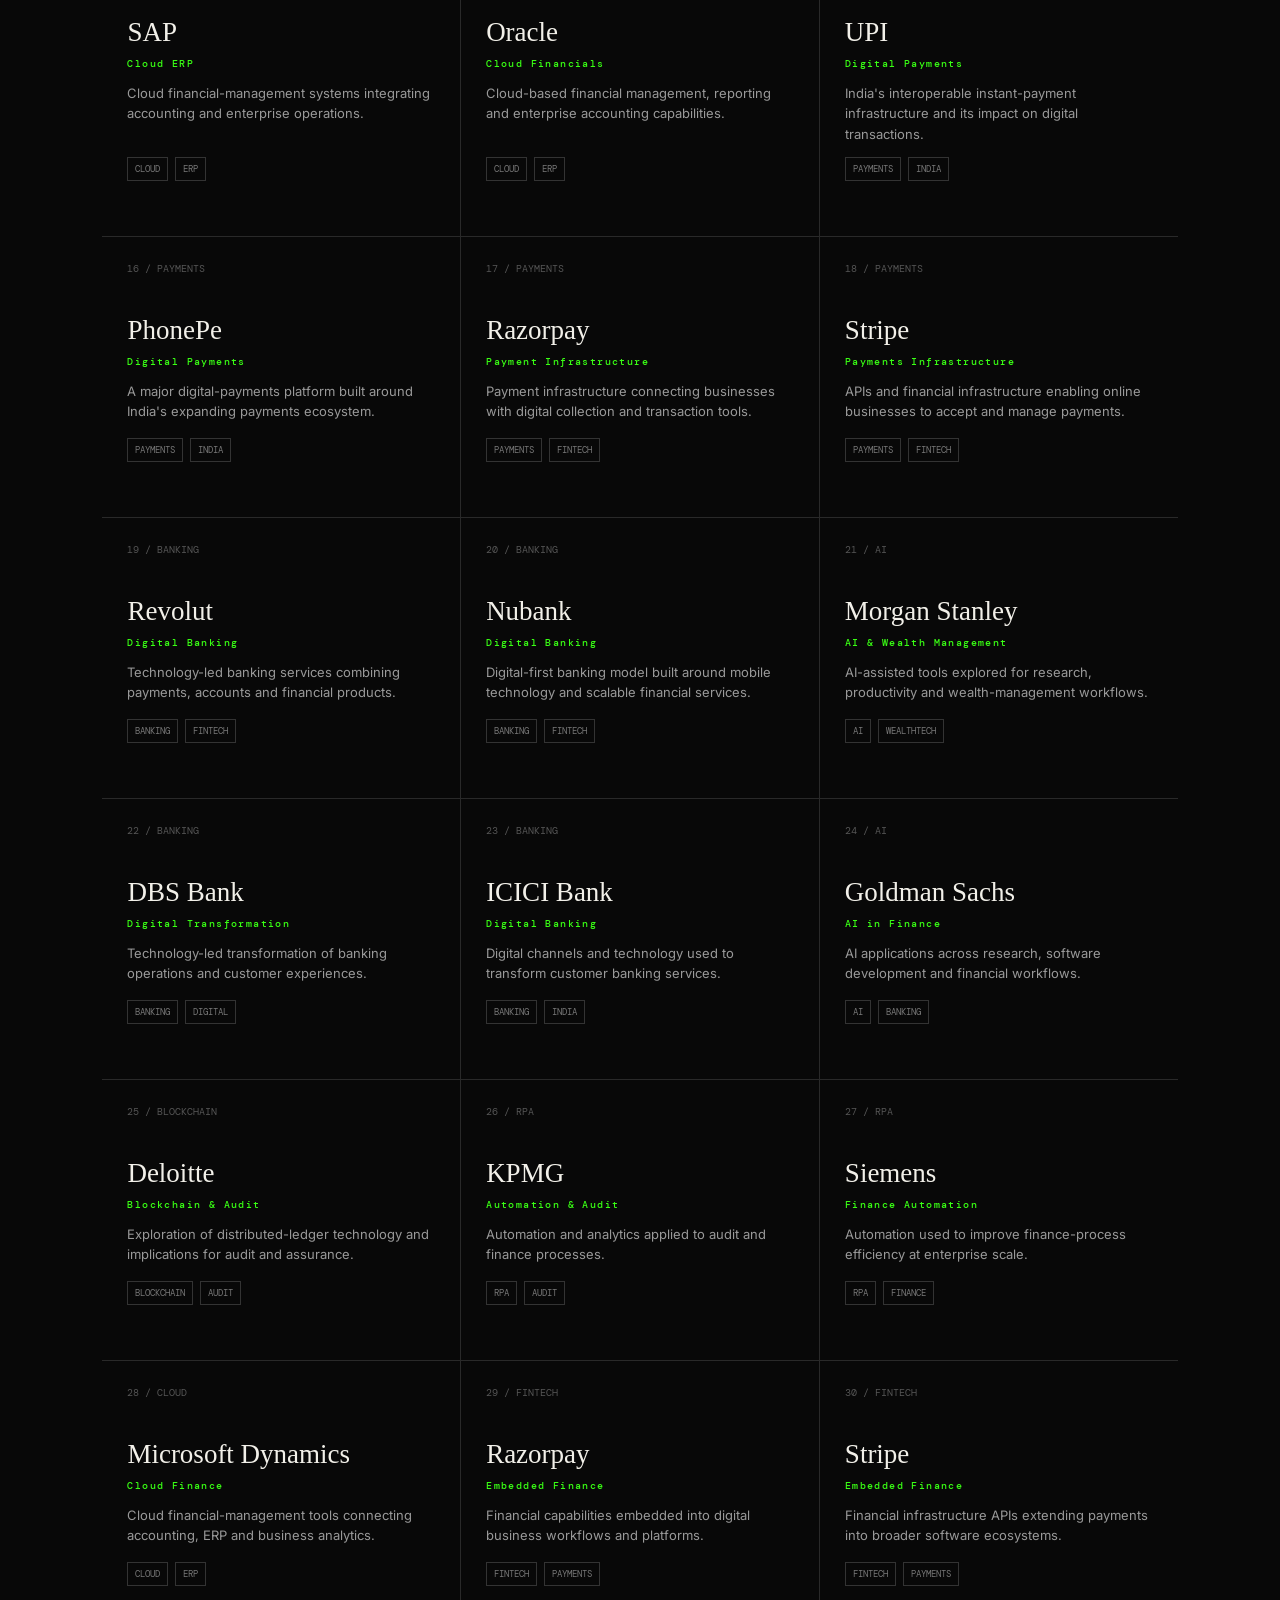
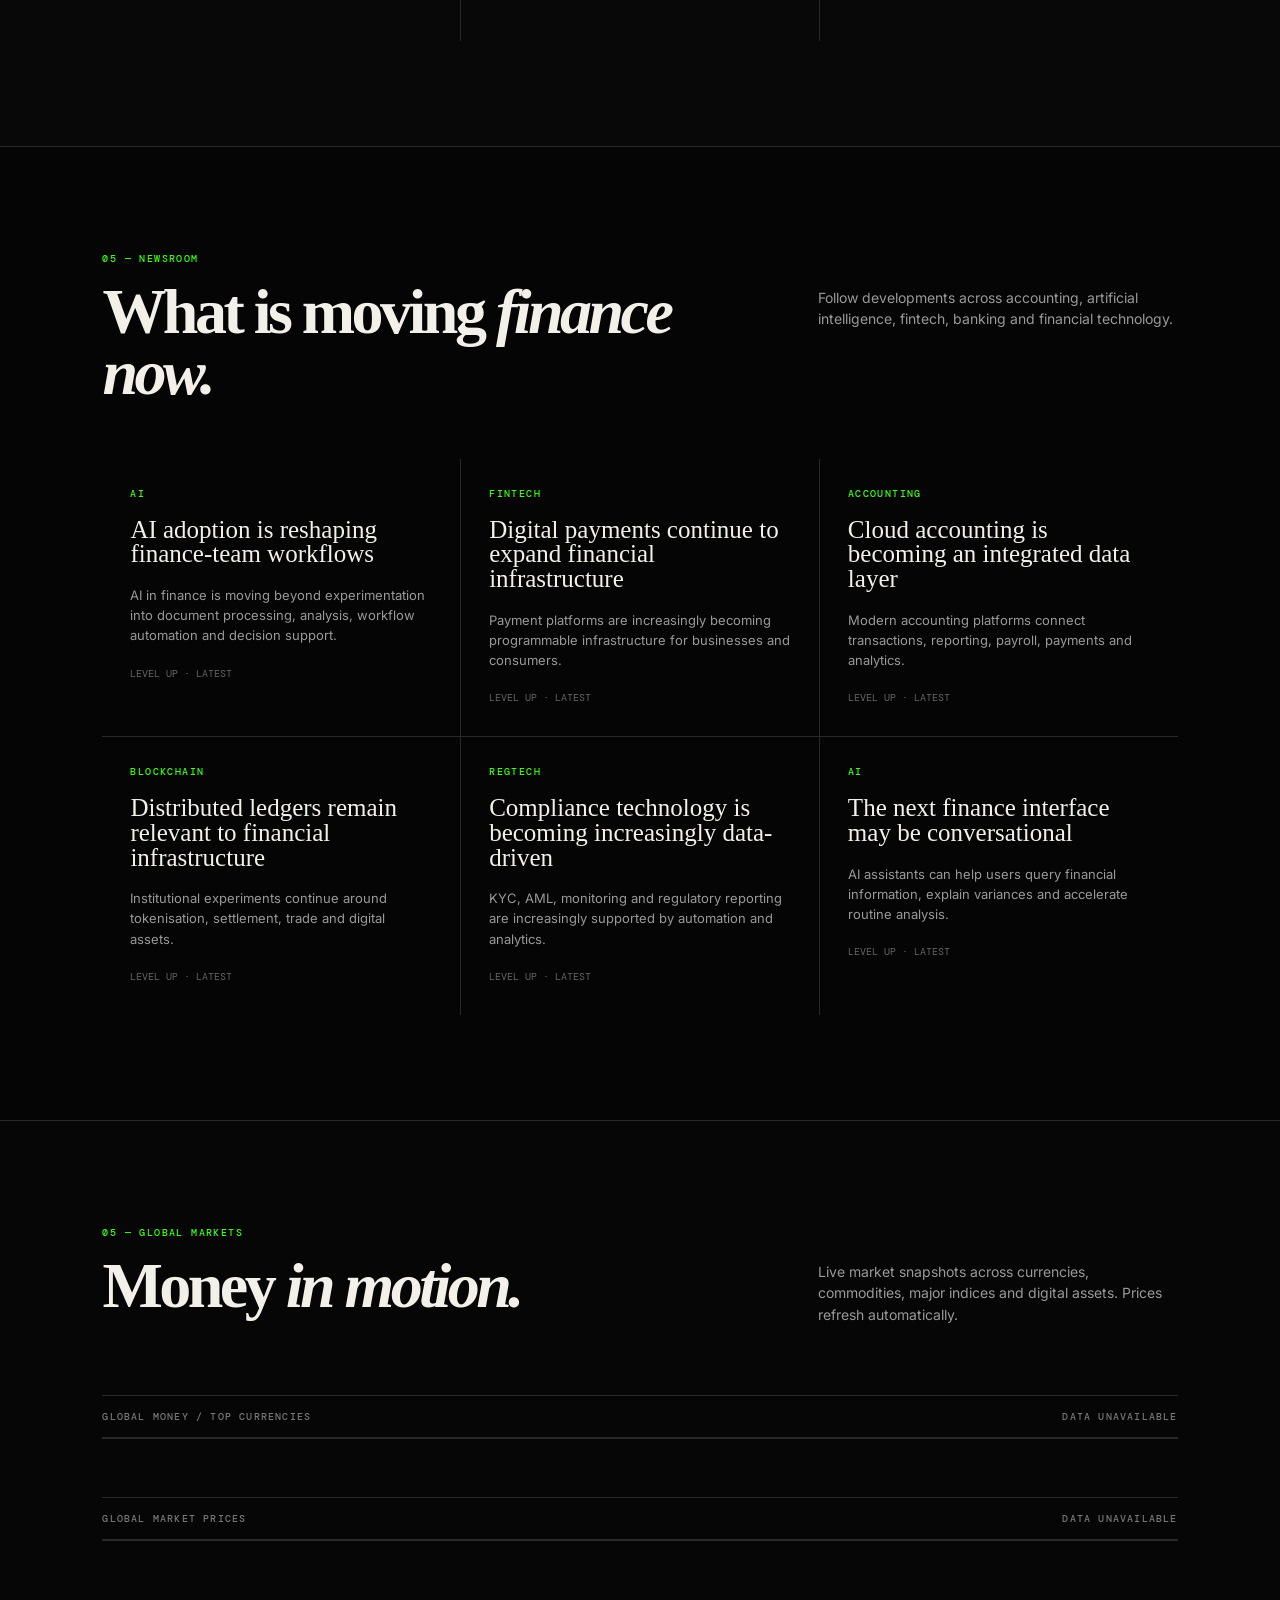
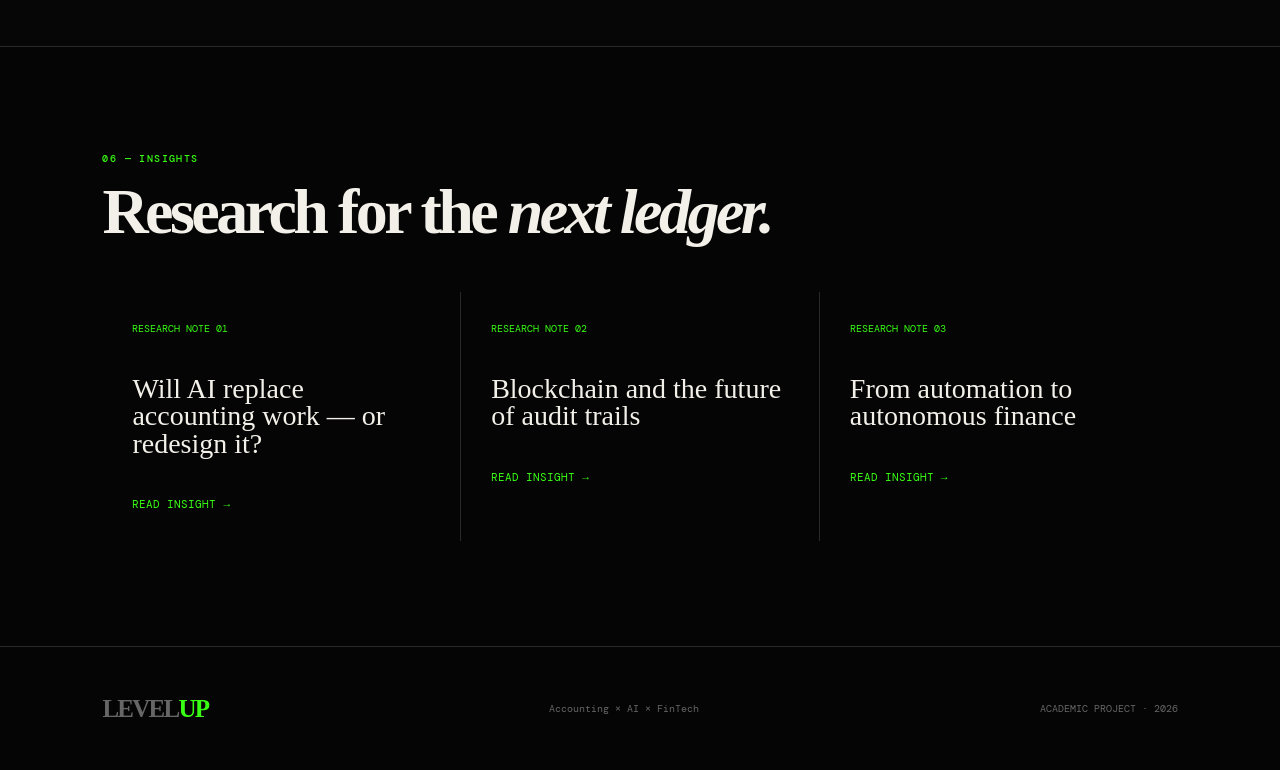
==== commit c0f01b2e: "Remove market data disclaimer" ====
--- a/index.html
+++ b/index.html
@@ -154,7 +154,7 @@
         <span id="marketsUpdated">UPDATING…</span>
       </div>
       <div class="global-market-grid" id="globalMarketGrid"></div>
-      <div class="market-disclaimer">Indicative market data. Quotes may be delayed depending on the underlying data source.</div>
+
     </section>
 
     <section class="section insights" id="insights">
--- a/style.css
+++ b/style.css
@@ -7,3 +7,32 @@
 body{cursor:url("cursor.svg") 8 8, auto}
 a,button,.button,.text-link,.case-card,.news-card,.filter,.search-btn{cursor:url("cursor-pointer.svg") 8 8, pointer}
 a:hover,button:hover,.button:hover,.text-link:hover,.case-card:hover,.news-card:hover,.filter:hover,.search-btn:hover{cursor:url("cursor-active.svg") 8 8, pointer}
+
+/* Live Global Markets */
+.live-markets{padding:105px 8vw;border-bottom:1px solid #292929;background:#060606}
+.market-board-head{display:flex;justify-content:space-between;align-items:center;border-top:1px solid #292929;border-bottom:1px solid #292929;padding:14px 0;color:#777;font:500 10px "DM Mono",monospace;letter-spacing:.12em}
+.market-board-head-spaced{margin-top:58px}
+.money-grid{display:grid;grid-template-columns:repeat(5,1fr);border-bottom:1px solid #292929}
+.money-card{min-height:155px;padding:22px 20px 20px 0;border-right:1px solid #292929;margin-right:20px;display:flex;flex-direction:column;justify-content:space-between}
+.money-card:nth-child(5n){border-right:0;margin-right:0}
+.money-card .money-top{display:flex;justify-content:space-between;gap:12px}
+.money-card .currency-name{font:500 10px "DM Mono",monospace;color:#777;letter-spacing:.06em}
+.money-card .currency-rank{font:10px "DM Mono",monospace;color:#444}
+.money-card h3{font:26px/.95 Georgia,serif;margin:18px 0 6px}
+.money-card .money-value{font:13px "DM Mono",monospace;color:#bbb}
+.money-card .money-change{font:700 11px "DM Mono",monospace;margin-top:9px}
+.money-card.up .money-change,.global-market-card.up .market-change{color:#39FF14}
+.money-card.down .money-change,.global-market-card.down .market-change{color:#ff4d4d}
+.money-card.up h3,.global-market-card.up .market-price{color:#f2f0e9}
+.money-card.down h3,.global-market-card.down .market-price{color:#ffb0b0}
+.global-market-grid{display:grid;grid-template-columns:repeat(4,1fr);border-bottom:1px solid #292929}
+.global-market-card{min-height:175px;padding:24px 20px 20px 0;border-right:1px solid #292929;margin-right:20px;display:flex;flex-direction:column}
+.global-market-card:nth-child(4n){border-right:0;margin-right:0}
+.global-market-card .market-type{font:10px "DM Mono",monospace;color:#39FF14;letter-spacing:.12em}
+.global-market-card h3{font:25px/.98 Georgia,serif;margin:28px 0 8px}
+.global-market-card .market-price{font:21px "DM Mono",monospace}
+.global-market-card .market-change{font:700 11px "DM Mono",monospace;margin-top:10px}
+.global-market-card .market-time{margin-top:auto;color:#555;font:9px "DM Mono",monospace}
+.market-disclaimer{padding-top:16px;color:#555;font:10px/1.5 "DM Mono",monospace}
+@media(max-width:1000px){.money-grid{grid-template-columns:repeat(2,1fr)}.money-card:nth-child(5n){border-right:1px solid #292929;margin-right:20px}.money-card:nth-child(2n){border-right:0;margin-right:0}.global-market-grid{grid-template-columns:repeat(2,1fr)}.global-market-card:nth-child(4n){border-right:1px solid #292929;margin-right:20px}.global-market-card:nth-child(2n){border-right:0;margin-right:0}}
+@media(max-width:900px){.live-markets{padding:80px 8vw}.money-grid,.global-market-grid{grid-template-columns:1fr}.money-card,.money-card:nth-child(n),.global-market-card,.global-market-card:nth-child(n){border-right:0;border-bottom:1px solid #292929;margin:0;padding-right:0}.money-card:last-child,.global-market-card:last-child{border-bottom:0}.market-board-head{gap:20px}.market-board-head span:last-child{white-space:nowrap}}
